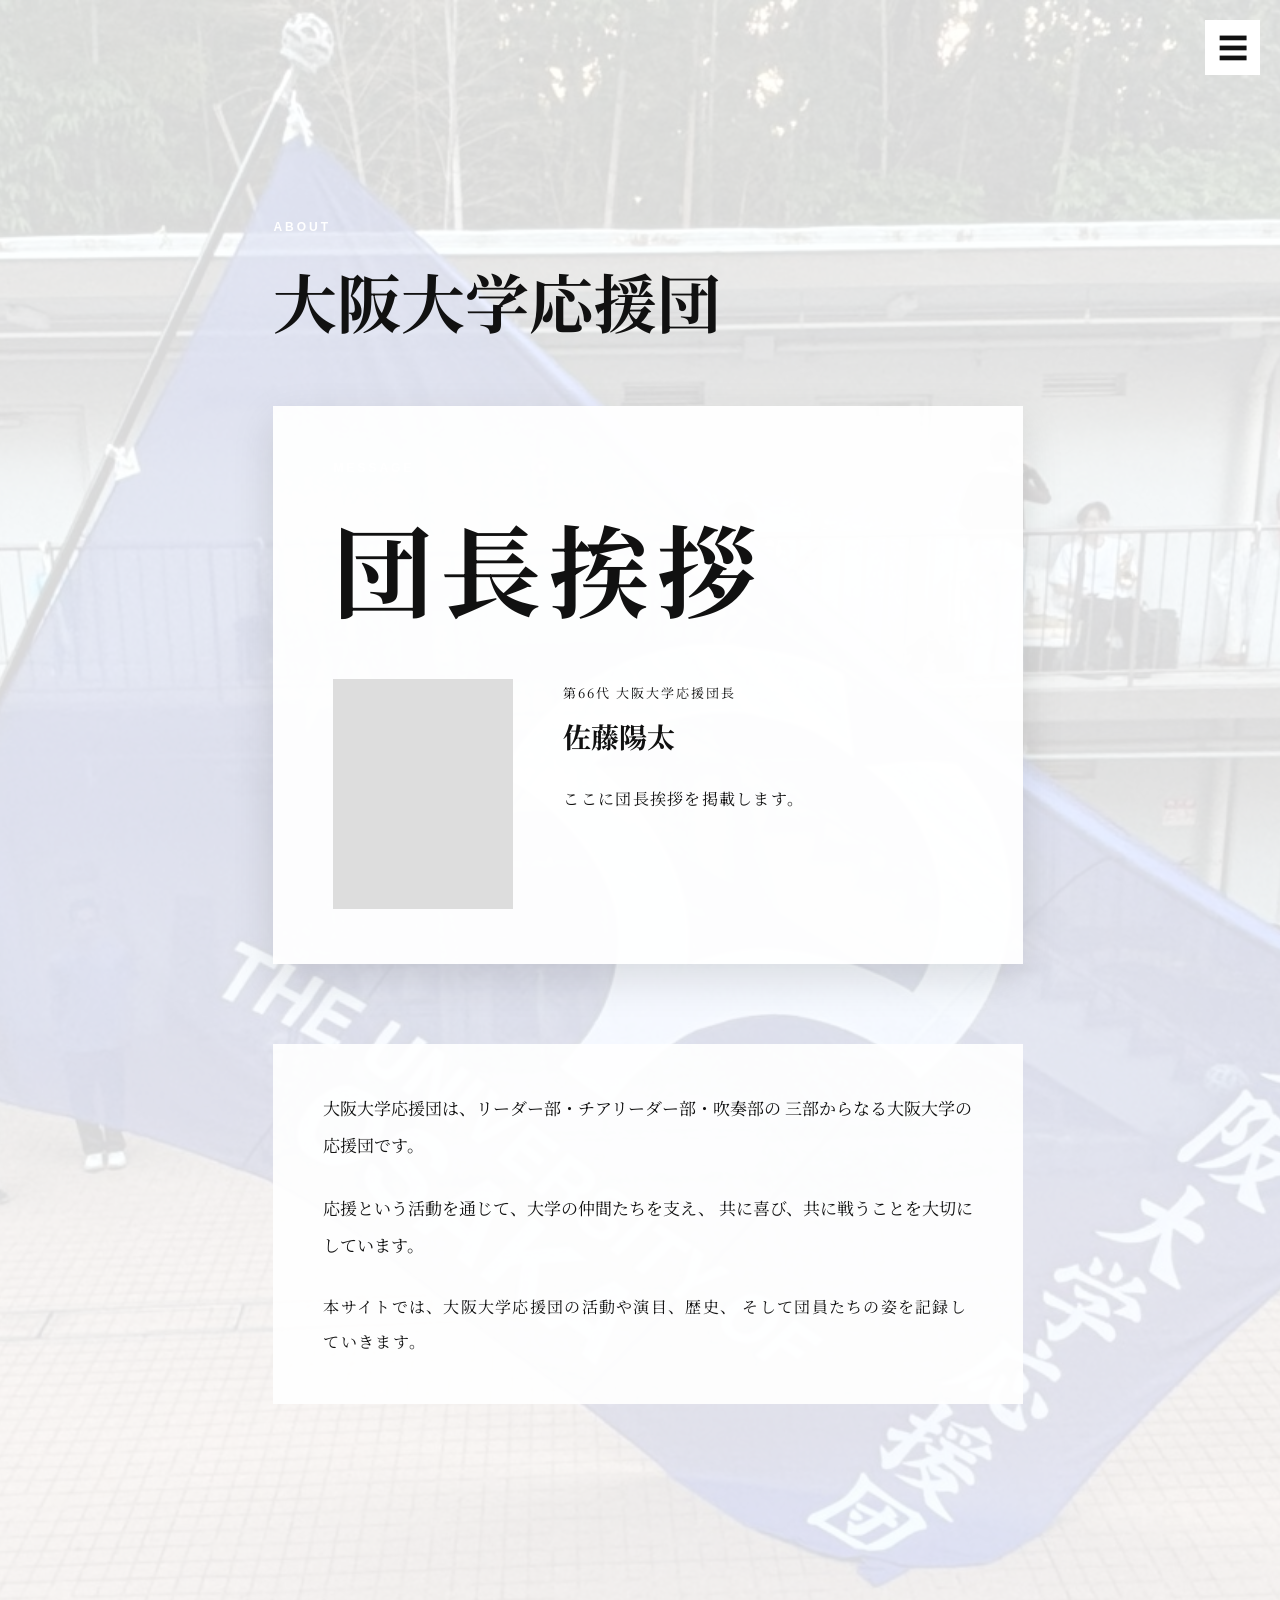
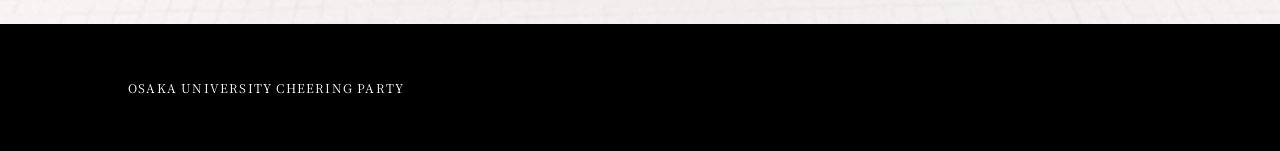
==== about.html @ f6fd3470 "Publish Osaka University Cheering Party site" ====
<!DOCTYPE html>
<html lang="ja">

<head>
    <meta charset="UTF-8">
    <meta name="viewport" content="width=device-width, initial-scale=1.0">

    <title>ABOUT | 大阪大学応援団 ARCHIVE</title>

    <link rel="stylesheet" href="css/style.css">

    <link rel="preconnect" href="https://fonts.googleapis.com">
    <link rel="preconnect" href="https://fonts.gstatic.com" crossorigin>
    <link href="https://fonts.googleapis.com/css2?family=Noto+Serif+JP:wght@400;500;600;700;800;900&display=swap" rel="stylesheet">
</head>

<body>

    <button class="menu-button" id="menuButton">
        ☰
    </button>

    <nav class="menu" id="menu" aria-label="サイトメニュー">
        <a href="index.html">HOME</a>
        <div class="menu-group">
            <button class="menu-submenu-toggle" type="button" aria-expanded="false" aria-controls="aboutSubmenu">ABOUT <span aria-hidden="true">＋</span></button>
            <div class="menu-submenu" id="aboutSubmenu" hidden>
                <a href="about.html">ABOUT</a>
                <a href="leader.html">LEADER</a>
                <a href="cheer.html">CHEER</a>
                <a href="band.html">BAND</a>
            </div>
        </div>
        <a href="member.html">MEMBER</a>
        <a href="performance.html">PERFORMANCE</a>
        <a href="history.html">HISTORY</a>
        <a href="activity.html">活動記録</a>
        <a href="welcome.html">高校生・新入生の方へ</a>
        <a href="links.html">LINKS</a>
        <a href="contact.html">CONTACT</a>
    </nav>

    <main>
<section class="about-hero">

    <img src="images/hata.jpg" alt="大阪大学応援団">

    <div class="about-content">

        <p class="section-label">ABOUT</p>

        <h1>大阪大学応援団</h1>


        <!-- 団長挨拶 -->

        <div class="leader-message">

            <div class="leader-message-header">

                <p class="section-label">MESSAGE</p>

                <h2>団長挨拶</h2>

            </div>


            <div class="leader-message-body">

                <div class="leader-message-photo">
                    <!--
                    <img src="images/leader.jpg" alt="第66代団長">
                    -->
                </div>


                <div class="leader-message-text">

                    <p class="leader-title">
                        第66代 大阪大学応援団長
                    </p>

                    <h3>佐藤陽太</h3>

                    <p>
                        ここに団長挨拶を掲載します。
                    </p>

                

                </div>

            </div>

        </div>


        <!-- ABOUT本文 -->

        <div class="about-description">

            <p>
                大阪大学応援団は、リーダー部・チアリーダー部・吹奏部の
                三部からなる大阪大学の応援団です。
            </p>

            <p>
                応援という活動を通じて、大学の仲間たちを支え、
                共に喜び、共に戦うことを大切にしています。
            </p>

            <p>
                本サイトでは、大阪大学応援団の活動や演目、歴史、
                そして団員たちの姿を記録していきます。
            </p>

        </div>

    </div>

</section>
      
    </main>

    <footer>
        <p>OSAKA UNIVERSITY CHEERING PARTY</p>
     
    </footer>

    <script src="js/script.js"></script>

</body>
</html>
---- css/style.css ----
* {
    box-sizing: border-box;
}

body {
    margin: 0;
    background-color: #ffffff;
    color: #111111;
    font-family: sans-serif;
}

/* ヘッダー */

header {
    position: absolute;
    top: 0;
    left: 0;
    width: 100%;
    padding: 30px 40px;
    z-index: 10;
}

.logo {
    font-size: 14px;
    font-weight: bold;
    letter-spacing: 2px;
    line-height: 1.5;
}

/* ハンバーガーメニュー */

.menu-button {
    position: fixed;
    top: 20px;
    right: 20px;
    z-index: 1000;
    font-size: 30px;
    background: none;
    border: none;
    color: white;
    cursor: pointer;

    /* 背景色に応じて自動的に反転 */
    mix-blend-mode: difference;
}

.menu {
    position: fixed;
    top: 0;
    right: 0;
    width: 300px;
    height: 100vh;
    z-index: 999;

   background-color: rgba(255, 255, 255, 0.12);
    backdrop-filter: blur(8px);

    display: flex;
    flex-direction: column;
    padding: 100px 40px;

    transform: translateX(100%);
    transition: transform 0.6s ease;
}

.menu.open {
    transform: translateX(0);
}

.menu a {
    color: black;
    text-decoration: none;
    font-size: 20px;
    margin-bottom: 30px;
    transition: color 0.2s ease;
}


.menu a:hover {
    opacity: 0.6;
}

/* メインビジュアル */

/* =========================
   HOME HERO
   ========================= */

.hero {
    position: relative;
    height: 100vh;
    min-height: 700px;
    overflow: hidden;

    background-color: #111111;
    color: white;
}


/* =========================
   背景写真
   ========================= */

.hero-background {
    position: absolute;

    inset: 0;

    background-image:
        linear-gradient(
            rgba(0, 0, 0, 0.58),
            rgba(0, 0, 0, 0.58)
        ),
        url("../images/ouendan.jpg");

    background-size: cover;
    background-position: center;

    opacity: 0.55;

    transform: scale(1.03);

    transition:
        opacity 1.2s ease,
        transform 1.5s ease;
}


/* =========================
   最初のタイトル
   ========================= */

.hero-intro {
    position: absolute;

    z-index: 2;

    left: 12%;
    top: 50%;

    transform: translateY(-50%);

    transition:
        opacity 0.8s ease,
        transform 1s ease;
}

.hero-small {
    font-size: 13px;
    letter-spacing: 5px;

    margin-bottom: 25px;
}

.hero-intro h1 {
    font-family: "Noto Serif JP", serif;

    font-size: 82px;
    line-height: 1.15;

    margin: 0;

    color: white;
}

.hero-scroll {
    margin-top: 60px;

    font-size: 11px;

    letter-spacing: 5px;

    opacity: 0.8;
}


/* =========================
   燦革
   ========================= */

.san-kaku {
    position: absolute;

    inset: 0;

    z-index: 3;

    display: flex;

    justify-content: center;
    align-items: center;

    opacity: 0;

    transform: scale(0.75);

    pointer-events: none;

    transition:
        opacity 1s ease,
        transform 1.2s cubic-bezier(0.2, 0.8, 0.2, 1);
}


/* スクロール後 */

.hero.scrolled .hero-background {
    opacity: 0.18;
    transform: scale(1);
}

.hero.scrolled .hero-intro {
    opacity: 0;

    transform:
        translateY(-65%);
}

.hero.scrolled .san-kaku {
    opacity: 1;

    transform: translateY(28px) scale(1);
}


/* =========================
   盾
   ========================= */

.shield {
    position: relative;

    width: 420px;
    height: 520px;

    display: flex;

    flex-direction: column;

    align-items: center;
    justify-content: center;

    color: #D4AF37;

    border: 3px solid #D4AF37;

    clip-path: polygon(
        8% 0,
        92% 0,
        100% 8%,
        100% 62%,
        94% 75%,
        82% 87%,
        50% 100%,
        18% 87%,
        6% 75%,
        0 62%,
        0 8%
    );

    background-color: rgba(20, 20, 20, 0.65);

    box-shadow:
        0 0 0 1px rgba(212, 175, 55, 0.25),
        0 30px 80px rgba(0, 0, 0, 0.4);
}


/* =========================
   盾の文字
   ========================= */

.shield-small {
    font-size: 12px;

    letter-spacing: 5px;

    margin: 0 0 15px;
}

.brush-text {
    font-family: "Yuji Boku", serif;

    font-size: 150px;

    line-height: 1;

    white-space: nowrap;

    text-shadow:
        3px 3px 0 rgba(0, 0, 0, 0.25);
}

.shield-reading {
    margin-top: 30px;

    font-size: 14px;

    letter-spacing: 8px;
}


/* =========================
   スマートフォン
   ========================= */

@media (max-width: 700px) {

    .hero.scrolled .san-kaku {
        transform: translateY(16px) scale(1);
    }

    .hero-intro {
        left: 8%;
    }

    .hero-intro h1 {
        font-size: 52px;
    }

    .hero-small {
        font-size: 10px;
        letter-spacing: 3px;
    }

    .shield {
        width: 290px;
        height: 380px;
    }

    .brush-text {
        font-size: 105px;
    }
}

/* ABOUTの三部サブメニュー */
.menu .menu-group {
    width: 100%;
    margin-bottom: 1.25rem;
}

.menu .menu-submenu-toggle {
    display: flex;
    align-items: center;
    justify-content: space-between;
    width: 100%;
    padding: 0;
    border: 0;
    background: transparent;
    color: #111111;
    font: inherit;
    font-size: 20px;
    text-align: left;
    cursor: pointer;
}

.menu .menu-submenu-toggle:hover {
    opacity: 0.5;
    transform: translateX(5px);
}

.menu .menu-submenu {
    display: flex;
    flex-direction: column;
    gap: 0.85rem;
    margin: 1rem 0 0 1rem;
    padding-left: 1rem;
    border-left: 1px solid #cccccc;
}

.menu .menu-submenu[hidden] {
    display: none;
}

.menu .menu-submenu a {
    margin: 0;
    font-size: 16px;
}

/* 各セクション */

.about,
.parts,
.performance,
.history {
    padding: 120px 10%;
}

.section-label {
    font-size: 12px;
    letter-spacing: 4px;
    font-weight: bold;
    margin-bottom: 20px;
}

section h2 {
    font-size: 48px;
    margin-top: 0;
    margin-bottom: 40px;
}

/* ABOUT */

.about {
    background-color: white;
}

.about p:not(.section-label) {
    max-width: 700px;
    line-height: 2;
    font-size: 17px;
}

/* PARTS */

.parts {
    background-color: #f2f2f2;
}

.parts-container {
    display: flex;
    gap: 30px;
}

.part {
    flex: 1;
    padding: 50px 30px;
    background-color: white;
    color: #111111;
    text-decoration: none;
    display: block;
    transition: 0.3s;
}

.part:hover {
    transform: translateY(-5px);
}

.part h3 {
    font-size: 28px;
    margin-top: 0;
    margin-bottom: 15px;
}

.part p {
    margin: 0;
    font-size: 16px;
}

/* PERFORMANCE */

.performance {
    background-color: black;
    color: white;
}

.performance p:not(.section-label) {
    max-width: 700px;
    line-height: 2;
    font-size: 17px;
}

/* HISTORY */

.history {
    background-color: white;
}

.history p:not(.section-label) {
    line-height: 2;
    font-size: 17px;
}

/* フッター */

footer {
    padding: 50px 10%;
    background-color: #111111;
    color: white;
    font-size: 12px;
}

footer p {
    margin: 5px 0;
}

/* スマホ */

@media (max-width: 700px) {

    .hero h1 {
        font-size: 50px;
    }

    section h2 {
        font-size: 36px;
    }

    .parts-container {
        flex-direction: column;
    }

    .about,
    .parts,
    .performance,
    .history {
        padding: 80px 7%;
    }

    .menu {
        width: 80%;
    }
}
/* 明朝体にする部分 */
h1,
h2,
h3,
.menu a {
    font-family: "Noto Serif JP", serif;
}
.about-hero {
    position: relative;
    min-height: 100vh;
    overflow: hidden;
    display: flex;
    align-items: center;
    padding: 120px 10%;
}

.about-hero > img {
    position: absolute;
    top: 0;
    left: 0;

    width: 100%;
    height: 100%;

    object-fit: cover;

    opacity: 0.15;

    z-index: 0;
}

.about-content {
    position: relative;
    z-index: 1;

    max-width: 800px;
}

.about-content h1 {
    font-family: "Noto Serif JP", serif;
    font-size: 60px;
    margin: 0 0 50px;
}

.about-content p:not(.section-label) {
    font-size: 17px;
    line-height: 2.2;
    margin-bottom: 25px;
}
.link-section {
    margin-top: 80px;
    max-width: 900px;
}

.link-category {
    font-family: "Noto Serif JP", serif;
    font-size: 32px;
    font-weight: 700;
    border-bottom: 2px solid #111;
    padding-bottom: 15px;
    margin-bottom: 0;
}

.link-item {
    display: flex;
    justify-content: space-between;
    align-items: center;
    padding: 25px 10px;
    border-bottom: 1px solid #ccc;
    color: #111;
    text-decoration: none;
    font-size: 17px;
}

.link-item:hover {
    opacity: 0.5;
}

.link-item span:last-child {
    font-size: 20px;
}
.links-page {
    padding-left: 15%;
}

/* 高校生・新入生向けページ */
.welcome-page {
    min-height: 100vh;
    background: #f4f2ed;
    color: #111;
}

.welcome-hero {
    padding: clamp(8rem, 17vw, 13rem) var(--page-gutter, 10%) clamp(4rem, 8vw, 6rem);
    background: #20251f;
    color: #fff;
}

.welcome-hero .section-label,
.welcome-section-heading .section-label {
    margin: 0 0 1rem;
    color: #d4af37;
    letter-spacing: 0.24em;
}

.welcome-hero h1 {
    max-width: 1000px;
    margin: 0;
    font-family: "Noto Serif JP", serif;
    font-size: clamp(2.6rem, 7vw, 6rem);
    line-height: 1.3;
    letter-spacing: 0.05em;
}

.welcome-hero > p:last-child {
    max-width: 720px;
    margin: 1.5rem 0 0;
    line-height: 2;
    letter-spacing: 0.05em;
}

.welcome-intro {
    display: grid;
    grid-template-columns: repeat(2, minmax(0, 1fr));
    gap: clamp(2rem, 8vw, 7rem);
    padding: clamp(4rem, 9vw, 7rem) var(--page-gutter, 10%);
    background: #fff;
}

.welcome-intro article + article {
    padding-left: clamp(1.5rem, 5vw, 4rem);
    border-left: 1px solid #c9c4b5;
}

.welcome-intro .section-label {
    margin: 0 0 1rem;
    color: #927928;
    font-size: 0.75rem;
    letter-spacing: 0.17em;
}

.welcome-intro h2,
.welcome-section-heading h2 {
    margin: 0;
    font-family: "Noto Serif JP", serif;
    font-size: clamp(1.7rem, 3vw, 2.6rem);
    line-height: 1.45;
}

.welcome-intro article > p:not(.section-label) {
    line-height: 2;
}

.welcome-text-link,
.welcome-post-link {
    display: inline-flex;
    gap: 0.8rem;
    align-items: center;
    margin-top: 0.75rem;
    color: #1b211b;
    font-weight: 700;
    text-decoration-thickness: 1px;
    text-underline-offset: 0.3em;
}

.welcome-posts-section {
    display: grid;
    grid-template-columns: minmax(12rem, 0.7fr) minmax(0, 1.3fr);
    gap: clamp(2rem, 7vw, 6rem);
    padding: clamp(4rem, 9vw, 7rem) var(--page-gutter, 10%);
}

.welcome-section-heading .section-label {
    color: #927928;
}

.welcome-posts {
    display: grid;
    gap: 1rem;
}

.welcome-empty,
.welcome-post-card {
    margin: 0;
    padding: clamp(1.3rem, 3vw, 2rem);
    border: 1px solid #d5d0c4;
    background: rgba(255, 255, 255, 0.76);
    line-height: 1.9;
}

.welcome-post-card h3 {
    margin: 0.35rem 0 0.7rem;
    font-family: "Noto Serif JP", serif;
    font-size: clamp(1.25rem, 2.5vw, 1.75rem);
}

.welcome-post-date,
.welcome-post-location {
    margin: 0;
    color: #746532;
    font-size: 0.9rem;
    font-weight: 700;
}

.welcome-post-body {
    margin: 0.75rem 0 0;
    white-space: pre-wrap;
    overflow-wrap: anywhere;
}

.welcome-admin {
    padding: 0 var(--page-gutter, 10%) 4rem;
    text-align: right;
}

.welcome-admin > button,
.welcome-admin-panel button {
    padding: 0.8rem 1.25rem;
    border: 1px solid #222;
    background: #222;
    color: #fff;
    font: inherit;
    cursor: pointer;
}

.welcome-admin-overlay {
    position: fixed;
    z-index: 10000;
    inset: 0;
    display: none;
    overflow-y: auto;
    padding: 1rem;
    background: rgba(0, 0, 0, 0.62);
}

.welcome-admin-overlay.open {
    display: grid;
    place-items: center;
}

.welcome-admin-panel {
    position: relative;
    width: min(100%, 760px);
    max-height: calc(100vh - 2rem);
    overflow-y: auto;
    padding: clamp(1.5rem, 5vw, 3rem);
    background: #fff;
}

.welcome-admin-panel h2,
.welcome-admin-panel h3 {
    font-family: "Noto Serif JP", serif;
}

.welcome-admin-panel h2 {
    margin-top: 0;
}

.welcome-admin-close {
    position: absolute;
    top: 0.75rem;
    right: 0.75rem;
    padding: 0.25rem 0.65rem !important;
    border: 0 !important;
    background: transparent !important;
    color: #111 !important;
    font-size: 2rem !important;
}

.welcome-admin-panel input,
.welcome-admin-panel textarea {
    box-sizing: border-box;
    display: block;
    width: 100%;
    margin: 0.45rem 0 1rem;
    padding: 0.8rem;
    border: 1px solid #c9c4b5;
    background: #fcfbf8;
    color: #111;
    font: inherit;
}

.welcome-admin-panel textarea {
    resize: vertical;
}

.welcome-admin-panel label {
    display: block;
    font-weight: 700;
}

.welcome-form-actions,
.welcome-admin-actions {
    display: flex;
    flex-wrap: wrap;
    gap: 0.6rem;
}

.welcome-form-actions button + button,
.welcome-admin-actions .welcome-delete-button {
    border-color: #9b3930;
    background: #fff;
    color: #9b3930;
}

.welcome-admin-message {
    min-height: 1.5em;
    color: #725d1b;
}

.welcome-admin-list-wrap {
    margin-top: 2rem;
    padding-top: 1.5rem;
    border-top: 1px solid #ddd;
}

.welcome-admin-post {
    display: flex;
    align-items: center;
    justify-content: space-between;
    gap: 1rem;
    padding: 0.85rem 0;
    border-bottom: 1px solid #e3e0d8;
}

.welcome-admin-post > span {
    overflow-wrap: anywhere;
}

.welcome-admin-actions button {
    padding: 0.5rem 0.75rem;
}

@media (max-width: 760px) {
    .welcome-intro,
    .welcome-posts-section {
        grid-template-columns: 1fr;
    }

    .welcome-intro article + article {
        padding: 2rem 0 0;
        border-top: 1px solid #c9c4b5;
        border-left: 0;
    }

    .welcome-admin-post {
        align-items: flex-start;
        flex-direction: column;
    }
}
/* 各部紹介ページを少し右にずらす */

.leader-page,
.leader-greeting,
.leader-activity,
.leader-training,
.leader-instagram,

.cheer-page,
.cheer-greeting,
.cheer-activity,
.cheer-training,
.cheer-instagram,

.band-page,
.band-greeting,
.band-activity,
.band-training,
.band-instagram {
    padding-left: 15%;
}
.member-page,
.member-year {
    padding-left: 12%;
}
/* =========================
   MEMBER
   ========================= */

.member-page {
    padding: 120px 10% 80px 12%;
}

.member-page h1 {
    font-family: "Noto Serif JP", serif;
    font-size: 60px;
    margin: 0 0 35px;
}

.member-intro {
    font-size: 17px;
    line-height: 2;
    max-width: 700px;
}


/* 学年ごとのセクション */

.member-year {
    padding: 80px 10% 100px 12%;
}

.member-year:nth-of-type(even) {
    background-color: #f2f2f2;
}

.member-year h2 {
    font-family: "Noto Serif JP", serif;
    font-size: 48px;
    margin: 0 0 50px;
}


/* 団員一覧 */

.member-list {
    max-width: 900px;
}


/* 一人分 */

.member-card {
    display: flex;
    align-items: center;
    gap: 40px;

    padding: 30px 0;

    border-bottom: 1px solid #d0d0d0;
}


/* 写真 */

.member-photo {
    width: 130px;
    height: 130px;

    flex-shrink: 0;

    background-color: #e8e8e8;

    overflow: hidden;
}


/* 写真が入った場合 */

.member-photo img {
    width: 100%;
    height: 100%;

    object-fit: cover;

    display: block;
}


/* 個人情報 */

.member-info {
    flex: 1;
}

.member-info h3 {
    font-family: "Noto Serif JP", serif;

    font-size: 27px;

    margin: 0 0 15px;
}

.member-info p {
    margin: 5px 0;

    font-size: 15px;

    line-height: 1.8;
}


/* スマートフォン */

@media (max-width: 700px) {

    .member-page {
        padding: 100px 7% 60px;
    }

    .member-page h1 {
        font-size: 42px;
    }

    .member-year {
        padding: 70px 7%;
    }

    .member-year h2 {
        font-size: 36px;
    }

    .member-card {
        gap: 25px;
    }

    .member-photo {
        width: 100px;
        height: 100px;
    }

    .member-info h3 {
        font-size: 22px;
    }

    .member-info p {
        font-size: 14px;
    }

}
/* =========================
   ABOUT
   ========================= */

.about-hero {
    position: relative;

    min-height: 100vh;

    overflow: hidden;

    padding: 140px 10% 140px 12%;
}


/* 背景写真 */

.about-hero > img {
    position: absolute;

    top: 0;
    left: 0;

    width: 100%;
    height: 100%;

    object-fit: cover;

    opacity: 0.15;

    z-index: 0;
}


/* ABOUT全体 */

.about-content {
    position: relative;

    z-index: 1;

    max-width: 1100px;
}


/* ABOUTタイトル */

.about-content > h1 {
    font-family: "Noto Serif JP", serif;

    font-size: 64px;

    margin: 0 0 60px;
}


/* =========================
   団長挨拶カード
   ========================= */

.leader-message {
    background-color: rgba(255, 255, 255, 0.95);

    color: #111111;

    padding: 55px 60px;

    margin-bottom: 80px;

    box-shadow: 0 15px 40px rgba(0, 0, 0, 0.12);
}


/* MESSAGEタイトル */

.leader-message-header {
    margin-bottom: 40px;
}

.leader-message-header .section-label {
    margin-bottom: 10px;
}

.leader-message-header h2 {
    font-family: "Noto Serif JP", serif;

    font-size: 40px;

    margin: 0;
}


/* 写真＋文章 */

.leader-message-body {
    display: flex;

    align-items: flex-start;

    gap: 50px;
}


/* 団長写真 */

.leader-message-photo {
    width: 180px;
    height: 230px;

    flex-shrink: 0;

    background-color: #dddddd;

    overflow: hidden;
}

.leader-message-photo img {
    width: 100%;
    height: 100%;

    object-fit: cover;

    display: block;
}


/* 団長挨拶本文 */

.leader-message-text {
    flex: 1;

    max-width: 650px;
}

.leader-title {
    font-size: 13px !important;

    letter-spacing: 2px;

    margin: 0 0 8px !important;
}

.leader-message-text h3 {
    font-family: "Noto Serif JP", serif;

    font-size: 28px;

    margin: 0 0 25px;
}

.leader-message-text p {
    font-size: 16px;

    line-height: 2;

    margin-bottom: 20px;
}


/* =========================
   ABOUT本文
   ========================= */

.about-description {
    max-width: 750px;

    color: #111111;

    background-color: rgba(255, 255, 255, 0.92);

    padding: 45px 50px;
}

.about-description p {
    font-size: 17px;

    line-height: 2.2;

    margin: 0 0 20px;
}

.about-description p:last-child {
    margin-bottom: 0;
}


/* =========================
   スマートフォン
   ========================= */

@media (max-width: 700px) {

    .about-hero {
        padding: 100px 7%;
    }

    .about-content > h1 {
        font-size: 44px;
    }

    .leader-message {
        padding: 35px 30px;

        margin-bottom: 50px;
    }

    .leader-message-header h2 {
        font-size: 32px;
    }

    .leader-message-body {
        flex-direction: column;

        gap: 30px;
    }

    .leader-message-photo {
        width: 150px;
        height: 190px;
    }

    .about-description {
        padding: 30px;
    }

}
/* =========================
   HISTORY
   ========================= */


/* =========================
   HISTORY HERO
   ========================= */

.history-hero {
    min-height: 75vh;

    display: flex;

    align-items: flex-end;

    padding: 120px 10% 100px 12%;

    background-color: #111111;

    color: white;
}

.history-hero-content {
    max-width: 900px;
}

.history-hero h1 {
    font-family: "Noto Serif JP", serif;

    font-size: 72px;

    line-height: 1.2;

    margin: 0 0 40px;
}

.history-lead {
    font-size: 17px;

    letter-spacing: 2px;
}



/* =========================
   HISTORY TIMELINE
   ========================= */

.history-timeline {
    padding: 120px 10% 140px 12%;
    background-color: #f2f2f2;
}

.history-title {
    margin-bottom: 80px;
}

.history-title h2 {
    font-family: "Noto Serif JP", serif;
    font-size: 52px;
    margin: 0;
}


/* タイムライン全体 */

.timeline {
    max-width: 1000px;
    position: relative;
    padding-left: 180px;
}


/* 縦線 */

.timeline::before {
    content: "";

    position: absolute;

    /* 点の位置に合わせる */
    left: 330px;
    top: 0;
    bottom: 0;

    width: 2px;

    background-color: #999999;
}


/* 1つの歴史 */

.timeline-item {
    position: relative;

    display: grid;
    grid-template-columns: 120px 1fr;

    gap: 50px;

    padding-bottom: 100px;

    /* 最初は少し下に隠す */
    opacity: 0;
    transform: translateY(50px);

    transition:
        opacity 0.8s ease,
        transform 0.8s ease;
}


/* スクロールで表示された後 */

.timeline-item.show {
    opacity: 1;
    transform: translateY(0);
}


/* 年 */

.timeline-year {
    font-family: "Noto Serif JP", serif;

    font-size: 30px;
    font-weight: 700;

    text-align: right;

    white-space: nowrap;
}


/* 丸 */

.timeline-item::before {
    content: "";

    position: absolute;

    left: 144px;
    top: 5px;

    width: 13px;
    height: 13px;

    background-color: #111111;

    border-radius: 50%;

    z-index: 2;
}


/* 内容 */

.timeline-content {
    padding-left: 20px;
}

.timeline-label {
    font-size: 11px !important;

    letter-spacing: 3px;

    font-weight: bold;

    margin: 0 0 12px !important;
}

.timeline-content h3 {
    font-family: "Noto Serif JP", serif;

    font-size: 30px;

    margin: 0 0 20px;
}

.timeline-content p {
    font-size: 16px;

    line-height: 2;

    max-width: 650px;
}


/* =========================
   ARCHIVE NOTE
   ========================= */

.history-note {
    padding: 120px 10% 140px 12%;

    background-color: white;
}

.history-note h2 {
    font-family: "Noto Serif JP", serif;

    font-size: 48px;

    margin: 0 0 40px;
}

.history-note p:not(.section-label) {
    max-width: 700px;

    font-size: 17px;

    line-height: 2.2;

    margin-bottom: 20px;
}


/* =========================
   MOBILE
   ========================= */

@media (max-width: 700px) {

    .history-timeline {
        padding: 90px 7% 100px;
    }

    .history-title h2 {
        font-size: 40px;
    }

    .timeline {
        padding-left: 95px;
    }

    .timeline::before {
        left: 70px;
        width: 2px;
    }

    .timeline-item {
        grid-template-columns: 80px 1fr;
        gap: 25px;
        padding-bottom: 70px;
    }

    .timeline-year {
        font-size: 21px;
    }

    .timeline-item::before {
        left: 70px;
        width: 12px;
        height: 12px;
        transform: translateX(-50%);
    }

    .timeline-content {
        padding-left: 10px;
    }

    .timeline-content h3 {
        font-size: 23px;
    }

    .history-note {
        padding: 90px 7%;
    }

    .history-note h2 {
        font-size: 38px;
    }
}

/* =========================
   HOME SECTION LINK
   ========================= */

.home-section-link {
    display: block;
    color: inherit;
    text-decoration: none;
}

.home-section-link:hover h2 {
    opacity: 0.6;
    transform: translateX(8px);
}

.home-section-link h2 {
    transition: 0.3s ease;
}
/* =========================
   PERFORMANCE PAGE
   ========================= */

.performance-page {
    padding: 140px 10% 100px 12%;
    background-color: white;
}

.performance-page h1 {
    font-family: "Noto Serif JP", serif;
    font-size: 64px;
    margin: 0 0 35px;
}

.performance-intro {
    max-width: 700px;
    font-size: 17px;
    line-height: 2;
}


/* =========================
   PERFORMANCE CATEGORY
   ========================= */

.performance-category {
    padding: 100px 10% 120px 12%;
    background-color: #f2f2f2;
}

.performance-category h2 {
    font-family: "Noto Serif JP", serif;
    font-size: 48px;
    margin: 0 0 60px;
}


/* =========================
   SONG LIST
   ========================= */

.song-item {
    width: 100%;
    display: flex;
    align-items: center;
    padding: 30px 10px;
    border: none;
    border-bottom: 1px solid #c8c8c8;
    background: transparent;
    color: #111;
    font-family: inherit;
    text-align: left;
    cursor: pointer;
    transition: 0.3s ease;
}

.lyrics-board {
    max-height: 0;
    overflow: hidden;
    margin-left: 80px;
    background-color: #eeeeeb;
    color: #222;
    padding: 0 50px;
    opacity: 0;
    border-left: 3px solid #222;
    transition:
        max-height 0.7s ease,
        padding 0.6s ease,
        opacity 0.4s ease;
}

.lyrics-board.open {
    padding: 45px 50px;
    opacity: 1;
}

.lyrics-title {
    font-family: "Noto Serif JP", serif;
    font-size: 24px;
    font-weight: 700;
    margin: 0 0 30px;
}

.lyrics {
    white-space: pre-line;
    font-size: 17px;
    line-height: 2.3;
    max-width: 700px;
}

.song-item.active .song-arrow {
    transform: rotate(90deg);
}

.song-item:hover {
    padding-left: 25px;
    background-color: white;
}

.song-item:hover .song-arrow {
    transform: translateX(8px);
}

.song-item.active {
    background-color: white;
}

/* =========================
   OTHER
   ========================= */

.performance-other {
    background-color: white;
}

.performance-other p:not(.section-label) {
    max-width: 700px;

    font-size: 17px;

    line-height: 2;
}


/* =========================
   MOBILE
   ========================= */

@media (max-width: 700px) {

    .performance-page {
        padding: 100px 7% 80px;
    }

    .performance-page h1 {
        font-size: 48px;
    }

    .performance-category {
        padding: 80px 7% 100px;
    }

    .performance-category h2 {
        font-size: 38px;
    }

    .song-number {
        width: 55px;
        font-size: 15px;
    }

    .song-info h3 {
        font-size: 21px;
    }

    .song-arrow {
        font-size: 20px;
    }
}
/* =========================
   LYRICS BOARD
   ========================= */

.song-item {
    width: 100%;
    border: none;
    font-family: inherit;
    text-align: left;
    cursor: pointer;
}

.lyrics-board {
    max-height: 0;
    overflow: hidden;
    background-color: #111111;
    color: white;

    /* 左側を少し削る */
    margin-left: 80px;

    padding: 0 50px;

    opacity: 0;
    transition:
        max-height 0.6s ease,
        padding 0.6s ease,
        opacity 0.4s ease;
}

.lyrics-board.open {
    max-height: 800px;
    padding: 45px 50px;
    opacity: 1;
}

.lyrics-board.open {
    max-height: 800px;

    padding: 45px 50px;

    opacity: 1;
}

.lyrics-title {
    font-family: "Noto Serif JP", serif;

    font-size: 24px;
    font-weight: 700;

    margin: 0 0 30px;
}

.lyrics {
    white-space: pre-line;

    font-size: 17px;

    line-height: 2.3;

    max-width: 700px;
}


/* 開いているときの矢印 */

.song-item.active .song-arrow {
    transform: rotate(90deg);
}

.song-item.active {
    background-color: white;
}


/* スマホ */

@media (max-width: 700px) {

    .lyrics-board.open {
        padding: 35px 25px;
    }

    .lyrics-title {
        font-size: 20px;
    }

    .lyrics {
        font-size: 15px;
        line-height: 2.1;
    }
}
.lyrics-credit {
    margin: -15px 0 30px;
    font-size: 14px;
    color: #777;
}

.youtube-link {
    display: inline-block;
    margin-top: 35px;
    padding: 12px 20px;
    border: 1px solid #777;
    color: white;
    text-decoration: none;
    font-size: 14px;
    transition: 0.3s ease;
}

.youtube-link:hover {
    background-color: white;
    color: #111;
}

/* =========================
   MEMBER 集合写真
   ========================= */

.member-photo-hero {
    position: relative;
    width: 100%;
    max-width: 1100px;
    height: 420px;
    margin-bottom: 70px;
    overflow: hidden;
}

.member-photo-hero img {
    width: 100%;
    height: 100%;
    object-fit: cover;
    display: block;
}

.member-photo-overlay {
    position: absolute;
    inset: 0;

    display: flex;
    flex-direction: column;
    justify-content: center;
    align-items: center;

    background: rgba(0, 0, 0, 0.38);
    color: white;

    text-align: center;
}

.member-photo-overlay .section-label {
    color: white;
    margin-bottom: 15px;
}

.member-photo-overlay h2 {
    margin: 0;
    font-family: "Noto Serif JP", serif;
    font-size: 64px;
    font-weight: 700;
}

/* 個人写真との間隔 */
.member-photo-hero + .member-list {
    margin-top: 0;
}


/* スマートフォン */
@media (max-width: 700px) {

    .member-photo-hero {
        height: 300px;
        margin-bottom: 50px;
    }

    .member-photo-overlay h2 {
        font-size: 44px;
    }

}
.member-ichikisei .member-photo-hero {
    overflow: hidden;
}

.member-ichikisei .member-photo-hero img {
    width: 120%;
    max-width: none;
    height: 100%;
    object-fit: cover;
    object-position: right top;
    transform: translateX(-16.67%);
}
/* =========================
   HOME PERFORMANCE
========================= */

.performance {
    position: relative;
    min-height: 600px;
    overflow: hidden;
    color: white;
}

.performance-background {
    position: absolute;
    inset: 0;

    background-image:
        linear-gradient(
            rgba(0, 0, 0, 0.45),
            rgba(0, 0, 0, 0.55)
        ),
        url("../images/ouentyuu.jpg");

    background-size: cover;
    background-position: center;
    background-repeat: no-repeat;

    transition: transform 0.8s ease;
}

.performance-content {
    position: relative;
    z-index: 2;

    min-height: 600px;

    display: flex;
    flex-direction: column;
    justify-content: center;

    padding: 80px 12%;
}

.home-about-link {
    display: block;
    color: inherit;
    text-decoration: none;
}

.home-about-link h2 {
    transition: transform 0.4s ease;
}

.home-about-link:hover h2 {
    transform: translateX(0.5rem);
}

.home-about-activity-link {
    display: inline-flex;
    align-items: center;
    gap: 1rem;
    align-self: flex-start;
    margin-top: 1.5rem;
    padding-bottom: 0.65rem;
    border-bottom: 1px solid rgba(255, 255, 255, 0.75);
    color: #fff;
    font-size: clamp(0.95rem, 2vw, 1.125rem);
    letter-spacing: 0.08em;
    text-decoration: none;
    transition: gap 0.3s ease, color 0.3s ease;
}

.home-about-activity-link:hover {
    gap: 1.4rem;
    color: #e0c76f;
}

.activity-page {
    min-height: 100vh;
    background: #f4f2ed;
    color: #111;
}

.activity-hero {
    position: relative;
    overflow: hidden;

    padding: clamp(7rem, 16vw, 12rem) var(--page-gutter, 10%) clamp(3rem, 8vw, 5rem);

    background:
        linear-gradient(
            rgba(0, 0, 0, 0.55),
            rgba(0, 0, 0, 0.65)
        ),
        url("../images/activity.jpg");

    background-size: cover;
    background-position: center;
    background-repeat: no-repeat;

    color: #fff;
}

.activity-hero .section-label {
    margin: 0 0 1.25rem;
    color: #d4af37;
    letter-spacing: 0.3em;
}

.activity-hero h1 {
    margin: 0;
    font-family: "Noto Serif JP", serif;
    font-size: clamp(3rem, 9vw, 7rem);
    line-height: 1.15;
    letter-spacing: 0.08em;
}

.activity-hero > p:last-child {
    margin: 1.5rem 0 0;
    font-size: clamp(0.95rem, 2vw, 1.125rem);
    line-height: 1.8;
    letter-spacing: 0.08em;
}

.activity-report-list {
    display: grid;
    grid-template-columns: minmax(12rem, 0.7fr) minmax(0, 1.3fr);
    gap: clamp(2rem, 7vw, 6rem);
    min-height: 340px;
    padding: clamp(4rem, 9vw, 7rem) var(--page-gutter, 10%);
    background: #f4f2ed;
}

.activity-report-heading .section-label {
    margin: 0 0 1rem;
    color: #927928;
    letter-spacing: 0.25em;
}

.activity-report-heading h2 {
    margin: 0;
    font-family: "Noto Serif JP", serif;
    font-size: clamp(2rem, 5vw, 3.5rem);
    line-height: 1.35;
}

.activity-report-empty {
    align-self: center;
    padding: 2rem 0 2rem clamp(1.5rem, 4vw, 3rem);
    border-left: 1px solid #b8aa83;
}

.activity-report-empty > span {
    color: #b8aa83;
    font-family: "Noto Serif JP", serif;
    font-size: 2rem;
}

.activity-report-empty p {
    margin: 1rem 0 0;
    line-height: 1.9;
    letter-spacing: 0.04em;
}

@media (max-width: 760px) {
    .activity-report-list {
        grid-template-columns: 1fr;
    }

    .activity-report-empty {
        padding-block: 1rem;
    }
}

.performance-content .section-label {
    color: white;
    margin-bottom: 20px;
}

.performance-content h2 {
    font-family: "Noto Serif JP", serif;
    font-size: clamp(55px, 8vw, 100px);
    margin: 0 0 25px;
    letter-spacing: 0.08em;

    transition: transform 0.4s ease;
}

.performance-content p:last-child {
    font-size: 16px;
    letter-spacing: 0.08em;
    margin: 0;
}


/* マウスを乗せたとき */

.performance:hover .performance-background {
    transform: scale(1.04);
}

.performance:hover .performance-content h2 {
    transform: translateX(10px);
}


/* スマホ */

@media (max-width: 700px) {

    .performance {
        min-height: 480px;
    }

    .performance-content {
        min-height: 480px;
        padding: 60px 10%;
    }

    .performance-content h2 {
        font-size: 55px;
    }

}
.history {
    position: relative;
    min-height: 600px;
    overflow: hidden;
    color: white;
}

.history-background {
    position: absolute;
    inset: 0;

    background-image:
        linear-gradient(
            rgba(0, 0, 0, 0.45),
            rgba(0, 0, 0, 0.55)
        ),
        url("../images/hata2.jpg");

    background-size: cover;
    background-position: center;
    background-repeat: no-repeat;

    transition: transform 0.8s ease;
}

.history-content {
    position: relative;
    z-index: 2;

    min-height: 600px;

    display: flex;
    flex-direction: column;
    justify-content: center;

    padding: 80px 12%;
}

.history-content .section-label {
    color: white;
    margin-bottom: 20px;
}

.history-content h2 {
    font-family: "Noto Serif JP", serif;
    font-size: clamp(55px, 8vw, 100px);
    margin: 0 0 25px;
    letter-spacing: 0.08em;

    transition: transform 0.4s ease;
}

.history-content p:last-child {
    font-size: 16px;
    letter-spacing: 0.08em;
    margin: 0;
}

.history:hover .history-background {
    transform: scale(1.04);
}

.history:hover .history-content h2 {
    transform: translateX(10px);
}


@media (max-width: 700px) {
    .history {
        min-height: 480px;
    }

    .history-content {
        min-height: 480px;
        padding: 60px 10%;
    }

    .history-content h2 {
        font-size: 55px;
    }
}
* {
    box-sizing: border-box;
}

body {
    margin: 0;
    background: #ffffff;
    color: #111111;
    font-family: "Noto Serif JP", serif;
}


/* =========================
   MENU
   ========================= */
   /* =========================
   ARCHIVE HOME BUTTON
   ========================= */

.archive-home {
    position: fixed;

    top: 28px;
    left: 30px;

    z-index: 1000;

    color: white;

    text-decoration: none;

    font-family: "Noto Serif JP", serif;

    font-size: 16px;
    font-weight: 700;

    letter-spacing: 0.12em;

    mix-blend-mode: difference;

    transition: opacity 0.2s ease;
}

.archive-home:hover {
    opacity: 0.6;
}

/* =========================
   共通ハンバーガーメニュー
   白背景＋黒文字
   ========================= */

.menu-button {
    position: fixed;
    top: 25px;
    right: 25px;
    z-index: 1000;

    width: 55px;
    height: 55px;

    background: #ffffff;
    color: #111111;

    border: none;
    font-size: 28px;
    line-height: 55px;
    text-align: center;

    cursor: pointer;
    mix-blend-mode: normal;
}


/* 開いたメニュー */

.menu {
    position: fixed;

    top: 0;
    right: 0;

    width: 300px;
    height: 100vh;

    z-index: 999;

    /* 白地 */
    background: #ffffff;

    /* 透過・ぼかしは使わない */
    backdrop-filter: none;

    display: flex;
    flex-direction: column;
    justify-content: center;

    padding: 80px 45px;

    transform: translateX(100%);

    transition: transform 0.5s ease;
}


/* 開いた状態 */

.menu.open {
    transform: translateX(0);
}


/* メニュー文字 */

.menu a {
    color: #111111 !important;
    text-decoration: none;
    font-size: 20px;
    margin-bottom: 30px;
    font-family: "Noto Serif JP", serif;
    transition: opacity 0.2s ease, transform 0.2s ease;

    /* メニュー内では常に黒 */
    mix-blend-mode: normal !important;
}

.menu a:hover {
    color: #111111 !important;
    opacity: 0.5;
    transform: translateX(5px);
}


/* マウスを乗せたとき */

.menu a:hover {
    opacity: 0.5;

    transform: translateX(5px);
}


/* =========================
   HERO
   ========================= */

.leader-hero {
    position: relative;

    height: 100vh;
    min-height: 650px;

    overflow: hidden;

    color: white;
}


/* 写真 */

.leader-hero-image {
    position: absolute;

    inset: 0;

    background-image: url("../images/ri-da-1.jpg");

    background-size: cover;
    background-position: center;

    transform: scale(1.02);
}


/* 黒いオーバーレイ */

.leader-hero-overlay {
    position: absolute;

    inset: 0;

    background:
        linear-gradient(
            to right,
            rgba(0, 0, 0, 0.75),
            rgba(0, 0, 0, 0.25)
        );
}


/* HERO文字 */

.leader-hero-content {
    position: absolute;

    left: 9%;
    bottom: 14%;

    z-index: 2;
}

.leader-label {
    margin: 0 0 20px;

    font-family: Arial, sans-serif;

    font-size: 13px;
    letter-spacing: 0.25em;
}

.leader-part {
    margin: 0;

    font-family: Arial, sans-serif;

    font-size: clamp(50px, 9vw, 130px);

    font-weight: 900;

    letter-spacing: 0.05em;

    line-height: 0.9;
}

.leader-hero h1 {
    margin: 35px 0 0;

    font-size: clamp(25px, 4vw, 55px);

    line-height: 1.5;

    font-weight: 700;
}


/* 目標 */

.leader-motto {
    margin-top: 45px;
}

.leader-motto p {
    margin: 0;

    font-size: clamp(32px, 5vw, 65px);

    font-weight: 900;

    letter-spacing: 0.15em;
}

.leader-motto span {
    display: block;

    margin-top: 8px;

    font-size: 18px;

    letter-spacing: 0.18em;
}


/* SCROLL */

.leader-scroll {
    position: absolute;

    right: 7%;
    bottom: 8%;

    z-index: 2;

    font-family: Arial, sans-serif;

    font-size: 11px;

    letter-spacing: 0.2em;
}

.leader-scroll span {
    display: block;

    margin-top: 10px;

    font-size: 20px;

    text-align: center;
}


/* =========================
   SECTIONS
   ========================= */

.leader-section {
    min-height: 600px;

    padding: 140px 12%;

    display: flex;
    flex-direction: column;
    justify-content: center;
}

.leader-section.dark {
    background: #111111;
    color: white;
}

.section-label {
    margin: 0 0 20px;

    font-family: Arial, sans-serif;

    font-size: 12px;

    letter-spacing: 0.25em;
}

.leader-section h2 {
    margin: 0;

    font-size: clamp(50px, 8vw, 100px);

    font-weight: 700;

    letter-spacing: 0.08em;
}

.section-text {
    margin-top: 35px;

    font-size: 18px;

    line-height: 2;

    letter-spacing: 0.08em;
}


/* =========================
   FOOTER
   ========================= */

footer {
    padding: 50px 10%;

    background: #000000;

    color: white;

    font-size: 12px;

    letter-spacing: 0.1em;
}


/* =========================
   MOBILE
   ========================= */

@media (max-width: 700px) {

    .leader-hero-content {
        left: 8%;
        right: 8%;
        bottom: 13%;
    }

    .leader-part {
        font-size: 55px;
    }

    .leader-hero h1 {
        font-size: 25px;
    }

    .leader-motto p {
        font-size: 36px;
    }

    .leader-motto span {
        font-size: 13px;
    }

    .leader-section {
        min-height: 500px;

        padding: 100px 8%;
    }

    .menu {
        width: 80%;
    }
}
.archive-home {
    top: 22px;
    left: 20px;
    font-size: 13px;
}
/* =========================
   HOME ABOUT / PARTS
========================= */

/* ABOUTとPARTSを左右半分ずつにする */
.about-parts {
    display: grid;
    grid-template-columns: 1fr 1fr;
    width: 100%;
}

/* 左：ABOUT */
.about-parts > .about {
    min-width: 0;
    min-height: 650px;
    padding: 0;
}

/* 右：PARTS */
.about-parts > .parts {
    min-width: 0;
    min-height: 650px;
    padding: 80px 40px;
}

/* 3つの部を横一列 */
.about-parts .parts-container {
    display: grid;
    grid-template-columns: repeat(3, minmax(0, 1fr));
    gap: 16px;
    width: 100%;
    margin-top: 40px;
}

/* 各部カード */
.about-parts .part {
    position: relative;
    width: 100%;
    min-width: 0;
    height: 360px;
    overflow: hidden;

    display: flex;
    align-items: flex-end;

    color: white;
    text-decoration: none;

    background-size: cover;
    background-position: center;

    transition: transform 0.4s ease;
}

/* 各部の写真 */

.part-leader {
    background-image: url("../images/ri-da-1.jpg");
}

.part-cheer {
    background-image: url("../images/tia1.jpg");
}

.part-band {
    background-image: url("../images/suisou1.jpg");
}

/* 写真の上の暗いフィルター */

.part-overlay {
    position: absolute;
    inset: 0;

    background: linear-gradient(
        to top,
        rgba(0, 0, 0, 0.75),
        rgba(0, 0, 0, 0.15)
    );

    transition: background 0.4s ease;
}

/* 文字 */

.part-content {
    position: relative;
    z-index: 2;

    padding: 30px;
}

.part-content h3 {
    margin: 0 0 8px;

    font-family: "Noto Serif JP", serif;
    font-size: 32px;
    letter-spacing: 0.08em;
}

.part-content p {
    margin: 0;
    font-size: 14px;
    letter-spacing: 0.1em;
}

/* ホバー */

.part:hover {
    transform: translateY(-5px);
}

.part:hover .part-overlay {
    background: linear-gradient(
        to top,
        rgba(0, 0, 0, 0.85),
        rgba(0, 0, 0, 0.25)
    );
}

/* スマホ */

@media (max-width: 700px) {
    .about-parts {
        grid-template-columns: 1fr;
    }

    .about-parts > .about,
    .about-parts > .parts {
        min-height: auto;
    }

    .about-parts > .parts {
        padding: 70px 7%;
    }

    .about-parts .parts-container {
        grid-template-columns: 1fr;
    }

    .about-parts .part {
        height: 280px;
    }
}
/* =========================
   PERFORMANCE HERO
========================= */

.performance-hero {
    position: relative;
    min-height: 650px;
    overflow: hidden;
    color: white;
}

.performance-hero-background {
    position: absolute;
    inset: 0;

    background-image:
        linear-gradient(
            rgba(0, 0, 0, 0.4),
            rgba(0, 0, 0, 0.6)
        ),
        url("../images/daiti-nana.png" );

    background-size: cover;
    background-position: center;
    background-repeat: no-repeat;

    transition: transform 0.8s ease;
}

.performance-hero-content {
    position: relative;
    z-index: 2;

    min-height: 650px;

    display: flex;
    flex-direction: column;
    justify-content: center;

    padding: 80px 12%;
}

.performance-hero-content .section-label {
    color: white;
    margin-bottom: 20px;
}

.performance-hero-content h1 {
    margin: 0 0 25px;

    font-family: "Noto Serif JP", serif;
    font-size: clamp(70px, 10vw, 140px);
    letter-spacing: 0.08em;
}

.performance-hero-content p:last-child {
    margin: 0;

    font-size: 16px;
    letter-spacing: 0.08em;
}

.performance-hero:hover .performance-hero-background {
    transform: scale(1.04);
}
.about {
    position: relative;
    min-height: 600px;
    overflow: hidden;
    color: white;
}

.about-background {
    position: absolute;
    inset: 0;

    background-image:
        linear-gradient(
            rgba(0, 0, 0, 0.4),
            rgba(0, 0, 0, 0.6)
        ),
        url("../images/daisan1.png");

    background-size: cover;
    background-position: center;
    background-repeat: no-repeat;

    transition: transform 0.8s ease;
}

.about-content {
    position: relative;
    z-index: 2;

    min-height: 600px;

    display: flex;
    flex-direction: column;
    justify-content: center;

    padding: 80px 12%;
}

.about-content .section-label {
    color: white;
    margin-bottom: 20px;
}

.about-content h2 {
    font-family: "Noto Serif JP", serif;
    font-size: clamp(55px, 8vw, 100px);
    margin: 0 0 25px;
    letter-spacing: 0.08em;

    transition: transform 0.4s ease;
}

.about-content p:last-child {
    font-size: 16px;
    letter-spacing: 0.08em;
    margin: 0;
}

.about:hover .about-background {
    transform: scale(1.04);
}

.about:hover .about-content h2 {
    transform: translateX(10px);
}
/* =========================================================
   CHEER PAGE
========================================================= */


/* =========================
   HERO
========================= */

.cheer-page {
    position: relative;
    min-height: 100vh;
    overflow: hidden;
    color: white;
}

.cheer-hero-background {
    position: absolute;
    inset: 0;

    background-image:
        linear-gradient(
            rgba(0, 0, 0, 0.42),
            rgba(0, 0, 0, 0.68)
        ),
        url("../images/tia1.jpg");

    background-size: cover;
    background-position: center;
    background-repeat: no-repeat;

    transform: scale(1.02);

    transition: transform 0.8s ease;
}

.cheer-page:hover .cheer-hero-background {
    transform: scale(1.05);
}


.cheer-hero-content {
    position: relative;
    z-index: 2;

    min-height: 100vh;

    display: flex;
    flex-direction: column;
    justify-content: flex-end;

    padding: 100px 12% 120px;
}


.cheer-hero-content .section-label {
    color: white;
    margin-bottom: 20px;
}


.cheer-hero-content h1 {
    margin: 0;

    font-family: "Noto Serif JP", serif;

    font-size: clamp(
        55px,
        8vw,
        110px
    );

    font-weight: 700;

    letter-spacing: 0.08em;

    line-height: 1.2;
}


/* 活動目標 */

.cheer-motto {
    margin-top: 45px;
}


.cheer-motto span {
    display: block;

    font-size: 12px;

    letter-spacing: 0.25em;

    margin-bottom: 8px;
}


.cheer-motto strong {
    display: block;

    font-family: "Noto Serif JP", serif;

    font-size: clamp(
        65px,
        9vw,
        120px
    );

    line-height: 1;

    font-weight: 700;

    letter-spacing: 0.08em;
}


.cheer-intro {
    margin: 35px 0 0;

    font-size: 16px;

    letter-spacing: 0.08em;
}


/* =========================
   共通セクション
========================= */

.cheer-section-inner {
    max-width: 1100px;

    margin: 0 auto;

    padding: 130px 0;
}


.cheer-section-inner h2 {
    font-family: "Noto Serif JP", serif;

    font-size: clamp(
        45px,
        6vw,
        72px
    );

    margin: 0 0 70px;

    letter-spacing: 0.08em;
}


/* =========================
   MESSAGE
========================= */

.cheer-greeting {
    background: #ffffff;

    color: #111111;
}


.cheer-message {
    display: grid;

    grid-template-columns: 280px 1fr;

    gap: 70px;

    align-items: center;
}


.cheer-message-photo {
    width: 280px;
    height: 360px;

    background: #eeeeee;

    display: flex;

    align-items: center;

    justify-content: center;

    color: #999999;

    font-size: 12px;

    letter-spacing: 0.2em;
}


.cheer-message-text {
    max-width: 650px;
}


.cheer-message-text p {
    font-size: 17px;

    line-height: 2.2;

    margin: 0 0 25px;
}


.cheer-placeholder {
    font-size: 18px !important;
}


.cheer-note {
    color: #888888;

    font-size: 13px !important;

    letter-spacing: 0.05em;
}


/* =========================
   MOTTO
========================= */

.cheer-motto-section {
    min-height: 600px;

    background: #111111;

    color: white;

    display: flex;

    align-items: center;
}


.cheer-motto-inner {
    width: 100%;

    max-width: 1100px;

    margin: 0 auto;

    padding: 120px 0;
}


.cheer-motto-inner .section-label {
    margin-bottom: 25px;
}


.cheer-motto-inner h2 {
    margin: 0;

    font-family: "Noto Serif JP", serif;

    font-size: clamp(
        120px,
        20vw,
        280px
    );

    line-height: 0.9;

    font-weight: 700;

    letter-spacing: 0.05em;
}


.cheer-motto-inner > p:last-child {
    margin-top: 45px;

    font-size: 16px;

    letter-spacing: 0.12em;
}


/* =========================
   ACTIVITY
========================= */

.cheer-activity {
    background: #f2f2f2;

    color: #111111;
}


.cheer-activity-grid {
    display: grid;

    grid-template-columns: 1.2fr 0.8fr;

    gap: 70px;

    align-items: center;
}


.cheer-activity-photo {
    width: 100%;

    height: 500px;

    overflow: hidden;
}


.cheer-activity-photo img {
    width: 100%;

    height: 100%;

    object-fit: cover;

    display: block;

    transition: transform 0.8s ease;
}


.cheer-activity-photo:hover img {
    transform: scale(1.04);
}


.cheer-activity-text {
    max-width: 500px;
}


.cheer-activity-text p {
    font-size: 17px;

    line-height: 2.2;
}


/* =========================
   TRAINING
========================= */

.cheer-training {
    background: white;

    color: #111111;
}


.training-list {
    border-top: 1px solid #cccccc;
}


.training-item {
    display: grid;

    grid-template-columns: 100px 1fr;

    gap: 40px;

    padding: 45px 0;

    border-bottom: 1px solid #cccccc;
}


.training-number {
    font-family: Arial, sans-serif;

    font-size: 13px;

    letter-spacing: 0.15em;

    color: #777777;
}


.training-item h3 {
    margin: 0 0 15px;

    font-family: "Noto Serif JP", serif;

    font-size: 28px;
}


.training-item p {
    margin: 0;

    font-size: 16px;

    line-height: 2;
}


/* =========================
   INSTAGRAM
========================= */

.cheer-instagram {
    background: #111111;

    color: white;
}


.cheer-instagram-inner {
    max-width: 1100px;

    margin: 0 auto;

    padding: 130px 0;
}


.cheer-instagram-inner h2 {
    margin: 0 0 60px;

    font-family: "Noto Serif JP", serif;

    font-size: clamp(
        50px,
        7vw,
        85px
    );

    letter-spacing: 0.08em;
}


.instagram-link {
    display: flex;

    justify-content: space-between;

    align-items: center;

    max-width: 800px;

    padding: 25px 0;

    border-top: 1px solid #666666;

    border-bottom: 1px solid #666666;

    color: white;

    text-decoration: none;

    font-size: 16px;

    letter-spacing: 0.08em;

    transition:
        opacity 0.3s ease,
        padding 0.3s ease;
}


.instagram-link:hover {
    opacity: 0.6;

    padding-left: 10px;
}


.instagram-arrow {
    font-size: 25px;

    transition: transform 0.3s ease;
}


.instagram-link:hover .instagram-arrow {
    transform: translateX(8px);
}


/* =========================
   MOBILE
========================= */

@media (max-width: 700px) {

    .cheer-hero-content {
        padding: 80px 8% 90px;
    }


    .cheer-hero-content h1 {
        font-size: 52px;
    }


    .cheer-motto strong {
        font-size: 80px;
    }


    .cheer-section-inner {
        padding: 90px 8%;
    }


    .cheer-section-inner h2 {
        font-size: 42px;

        margin-bottom: 50px;
    }


    .cheer-message {
        grid-template-columns: 1fr;

        gap: 35px;
    }


    .cheer-message-photo {
        width: 180px;

        height: 230px;
    }


    .cheer-motto-inner {
        padding: 100px 8%;
    }


    .cheer-motto-inner h2 {
        font-size: 150px;
    }


    .cheer-activity-grid {
        grid-template-columns: 1fr;

        gap: 40px;
    }


    .cheer-activity-photo {
        height: 350px;
    }


    .training-item {
        grid-template-columns: 55px 1fr;

        gap: 20px;
    }


    .training-item h3 {
        font-size: 23px;
    }


    .cheer-instagram-inner {
        padding: 90px 8%;
    }


    .cheer-instagram-inner h2 {
        font-size: 50px;
    }

}
/* =========================================================
   BAND PAGE
========================================================= */


/* =========================
   HERO
========================= */

.band-page {
    position: relative;
    min-height: 100vh;
    overflow: hidden;
    color: white;
}

.band-hero-background {
    position: absolute;
    inset: 0;

    background-image:
        linear-gradient(
            rgba(0, 0, 0, 0.42),
            rgba(0, 0, 0, 0.68)
        ),
        url("../images/suisou1.jpg");

    background-size: cover;
    background-position: center;
    background-repeat: no-repeat;

    transform: scale(1.02);

    transition: transform 0.8s ease;
}

.band-page:hover .band-hero-background {
    transform: scale(1.05);
}


.band-hero-content {
    position: relative;
    z-index: 2;

    min-height: 100vh;

    display: flex;
    flex-direction: column;
    justify-content: flex-end;

    padding: 100px 12% 120px;
}


.band-hero-content .section-label {
    color: white;
    margin-bottom: 20px;
}


.band-hero-content h1 {
    margin: 0;

    font-family: "Noto Serif JP", serif;

    font-size: clamp(
        55px,
        8vw,
        110px
    );

    font-weight: 700;

    letter-spacing: 0.08em;

    line-height: 1.2;
}


/* =========================
   活動目標
========================= */

.band-motto {
    margin-top: 45px;
}


.band-motto span {
    display: block;

    font-size: 12px;

    letter-spacing: 0.25em;

    margin-bottom: 8px;
}


.band-motto strong {
    display: block;

    font-family: "Noto Serif JP", serif;

    font-size: clamp(
        65px,
        9vw,
        120px
    );

    line-height: 1;

    font-weight: 700;

    letter-spacing: 0.08em;
}


.band-intro {
    margin: 35px 0 0;

    font-size: 16px;

    letter-spacing: 0.08em;
}


/* =========================
   共通セクション
========================= */

.band-section-inner {
    max-width: 1100px;

    margin: 0 auto;

    padding: 130px 0;
}


.band-section-inner h2 {
    font-family: "Noto Serif JP", serif;

    font-size: clamp(
        45px,
        6vw,
        72px
    );

    margin: 0 0 70px;

    letter-spacing: 0.08em;
}


/* =========================
   MESSAGE
========================= */

.band-greeting {
    background: #ffffff;

    color: #111111;
}


.band-message {
    display: grid;

    grid-template-columns: 280px 1fr;

    gap: 70px;

    align-items: center;
}


.band-message-photo {
    width: 280px;
    height: 360px;

    background: #eeeeee;

    display: flex;

    align-items: center;

    justify-content: center;

    color: #999999;

    font-size: 12px;

    letter-spacing: 0.2em;
}


.band-message-text {
    max-width: 650px;
}


.band-message-text p {
    font-size: 17px;

    line-height: 2.2;

    margin: 0 0 25px;
}


.band-note {
    color: #888888;

    font-size: 13px !important;

    letter-spacing: 0.05em;
}


/* =========================
   MOTTO
========================= */

.band-motto-section {
    min-height: 600px;

    background: #111111;

    color: white;

    display: flex;

    align-items: center;
}


.band-motto-inner {
    width: 100%;

    max-width: 1100px;

    margin: 0 auto;

    padding: 120px 0;
}


.band-motto-inner .section-label {
    margin-bottom: 25px;
}


.band-motto-inner h2 {
    margin: 0;

    font-family: "Noto Serif JP", serif;

    font-size: clamp(
        150px,
        25vw,
        330px
    );

    line-height: 0.9;

    font-weight: 700;

    letter-spacing: 0.05em;
}


.band-motto-inner > p:last-child {
    margin-top: 45px;

    font-size: 16px;

    letter-spacing: 0.12em;
}


/* =========================
   ACTIVITY
========================= */

.band-activity {
    background: #f2f2f2;

    color: #111111;
}


.band-activity-grid {
    display: grid;

    grid-template-columns: 1.2fr 0.8fr;

    gap: 70px;

    align-items: center;
}


.band-activity-photo {
    width: 100%;

    height: 500px;

    overflow: hidden;
}


.band-activity-photo img {
    width: 100%;

    height: 100%;

    object-fit: cover;

    display: block;

    transition: transform 0.8s ease;
}


.band-activity-photo:hover img {
    transform: scale(1.04);
}


.band-activity-text {
    max-width: 500px;
}


.band-activity-text p {
    font-size: 17px;

    line-height: 2.2;
}


/* =========================
   TRAINING
========================= */

.band-training {
    background: white;

    color: #111111;
}


.band-training-list {
    border-top: 1px solid #cccccc;
}


.band-training-item {
    display: grid;

    grid-template-columns: 100px 1fr;

    gap: 40px;

    padding: 45px 0;

    border-bottom: 1px solid #cccccc;
}


.band-training-number {
    font-family: Arial, sans-serif;

    font-size: 13px;

    letter-spacing: 0.15em;

    color: #777777;
}


.band-training-item h3 {
    margin: 0 0 15px;

    font-family: "Noto Serif JP", serif;

    font-size: 28px;
}


.band-training-item p {
    margin: 0;

    font-size: 16px;

    line-height: 2;
}


/* =========================
   INSTAGRAM
========================= */

.band-instagram {
    background: #111111;

    color: white;
}


.band-instagram-inner {
    max-width: 1100px;

    margin: 0 auto;

    padding: 130px 0;
}


.band-instagram-inner h2 {
    margin: 0 0 60px;

    font-family: "Noto Serif JP", serif;

    font-size: clamp(
        50px,
        7vw,
        85px
    );

    letter-spacing: 0.08em;
}


.band-instagram-link {
    display: flex;

    justify-content: space-between;

    align-items: center;

    max-width: 800px;

    padding: 25px 0;

    border-top: 1px solid #666666;

    border-bottom: 1px solid #666666;

    color: white;

    text-decoration: none;

    font-size: 16px;

    letter-spacing: 0.08em;

    transition:
        opacity 0.3s ease,
        padding 0.3s ease;
}


.band-instagram-link:hover {
    opacity: 0.6;

    padding-left: 10px;
}


.band-instagram-arrow {
    font-size: 25px;

    transition: transform 0.3s ease;
}


.band-instagram-link:hover .band-instagram-arrow {
    transform: translateX(8px);
}


/* =========================
   MOBILE
========================= */

@media (max-width: 700px) {

    .band-hero-content {
        padding: 80px 8% 90px;
    }


    .band-hero-content h1 {
        font-size: 52px;
    }


    .band-motto strong {
        font-size: 80px;
    }


    .band-section-inner {
        padding: 90px 8%;
    }


    .band-section-inner h2 {
        font-size: 42px;

        margin-bottom: 50px;
    }


    .band-message {
        grid-template-columns: 1fr;

        gap: 35px;
    }


    .band-message-photo {
        width: 180px;

        height: 230px;
    }


    .band-motto-inner {
        padding: 100px 8%;
    }


    .band-motto-inner h2 {
        font-size: 180px;
    }


    .band-activity-grid {
        grid-template-columns: 1fr;

        gap: 40px;
    }


    .band-activity-photo {
        height: 350px;
    }


    .band-training-item {
        grid-template-columns: 55px 1fr;

        gap: 20px;
    }


    .band-training-item h3 {
        font-size: 23px;
    }


    .band-instagram-inner {
        padding: 90px 8%;
    }


    .band-instagram-inner h2 {
        font-size: 50px;
    }

}
/* =========================
   RELATED LINKS
========================= */

.links-related {
    padding: 50px 12%;
}

.links-related h2 {
    font-family: "Noto Serif JP", serif;
    font-size: 32px;
    margin: 2em 0 25px;
    letter-spacing: 0.08em;
}

.related-links-list {
    display: flex;
    gap: 15px;
}

.related-link {
    display: flex;
    align-items: center;
    justify-content: center;
    width: 150px;
    height: 60px;
    border: 1px solid #222;
    color: #111;
    text-decoration: none;
    font-family: "Noto Serif JP", serif;
    font-size: 16px;
    letter-spacing: 0.05em;
    transition: all 0.3s ease;
}

.related-link:hover {
    background: #111;
    color: #fff;
}

@media (max-width: 700px) {

    .links-related {
        padding: 40px 7%;
    }

    .related-links-list {
        flex-direction: column;
        gap: 10px;
    }

    .related-link {
        width: 100%;
        height: 55px;
    }

}
/* =========================
   CONTACT PAGE
========================= */

.contact-page {
    padding: 160px 12% 100px;
    min-height: 70vh;
}

.contact-page h1 {
    font-family: "Noto Serif JP", serif;
    font-size: 42px;
    margin: 0 0 50px;
    letter-spacing: 0.08em;
}

.contact-details {
    display: flex;
    gap: 100px;
    border-top: 1px solid #222;
    padding-top: 40px;
}

.contact-item h2 {
    font-family: "Noto Serif JP", serif;
    font-size: 18px;
    margin: 0 0 15px;
}

.contact-item p {
    margin: 0;
    font-size: 15px;
    line-height: 2;
}

.contact-email {
    color: inherit;
    text-underline-offset: 0.2em;
}

.contact-email:hover {
    opacity: 0.65;
}


@media (max-width: 700px) {

    .contact-page {
        padding: 120px 7% 70px;
    }

    .contact-page h1 {
        font-size: 34px;
        margin-bottom: 40px;
    }

    .contact-details {
        flex-direction: column;
        gap: 40px;
    }

}/* =========================================================
   RESPONSIVE LAYOUT LAYER
   Fluid sizing with breakpoint-based layout changes.
   ========================================================= */

:root {
    --page-gutter: clamp(1.25rem, 6vw, 7.5rem);
}


body {
    overflow-x: clip;
}

img,
video {
    max-width: 100%;
}

.menu {
    width: min(300px, 88vw);
    max-height: 100vh;
    max-height: 100dvh;
    overflow-y: auto;
    padding: clamp(5rem, 12vh, 7rem) clamp(1.5rem, 7vw, 2.5rem);
}

.menu-button {
    top: clamp(0.75rem, 2.5vw, 1.25rem);
    right: clamp(0.75rem, 2.5vw, 1.25rem);
    font-size: clamp(1.5rem, 6vw, 1.875rem);
}



@media (max-width: 760px) {
    /* Replace legacy desktop offsets on narrow screens. */
    .links-page,
    .leader-page,
    .leader-greeting,
    .leader-activity,
    .leader-training,
    .leader-instagram,
    .cheer-page,
    .cheer-greeting,
    .cheer-activity,
    .cheer-training,
    .cheer-instagram,
    .band-page,
    .band-greeting,
    .band-activity,
    .band-training,
    .band-instagram {
        padding-left: 0;
    }

    .links-page {
        padding-inline: var(--page-gutter);
    }

    header {
        padding: 1.25rem var(--page-gutter);
    }

    .hero {
        height: 100svh;
        min-height: 34rem;
    }

    .hero-intro {
        left: var(--page-gutter);
        right: var(--page-gutter);
        width: auto;
    }

    .hero-intro h1 {
        font-size: clamp(2.75rem, 12vw, 4.5rem);
        line-height: 1.05;
    }

    .hero-scroll {
        margin-top: clamp(1.5rem, 6vh, 3.75rem);
    }

    .about-hero,
    .history-hero,
    .performance-hero,
    .cheer-page,
    .band-page {
        min-height: 100svh;
    }

    .cheer-hero-content h1,
    .band-hero-content h1 {
        font-size: clamp(2.75rem, 12vw, 4.5rem);
    }

    .cheer-motto-inner h2,
    .band-motto-inner h2 {
        font-size: clamp(6rem, 28vw, 11rem);
        letter-spacing: 0.02em;
    }
    .about-content,
    .history-hero-content,
    .performance-hero-content,
    .cheer-hero-content,
    .band-hero-content {
        width: 100%;
        padding: clamp(5rem, 12vh, 7rem) var(--page-gutter);
    }

    .about-parts,
    .about-parts-grid,
    .about-values,
    .member-grid,
    .performance-grid {
        grid-template-columns: minmax(0, 1fr);
    }

    .member-card {
        gap: clamp(1rem, 4vw, 1.5rem);
    }

    .member-photo {
        flex: 0 0 clamp(5.5rem, 24vw, 8rem);
        width: clamp(5.5rem, 24vw, 8rem);
        height: clamp(5.5rem, 24vw, 8rem);
    }

    .timeline {
        margin-left: 0;
    }

    .timeline-item {
        grid-template-columns: minmax(4.5rem, 0.25fr) minmax(0, 1fr);
        gap: clamp(0.75rem, 3vw, 1.25rem);
    }

    .contact-details {
        flex-direction: column;
        gap: clamp(1.5rem, 5vw, 2.5rem);
    }

    .related-links-list {
        flex-wrap: wrap;
    }

    .related-link {
        flex: 1 1 10rem;
        min-width: 0;
    }

    .leader-page,
    .cheer-page,
    .band-page {
        min-height: 100svh;
    }

    .leader-greeting,
    .leader-activity,
    .leader-training,
    .leader-instagram,
    .cheer-greeting,
    .cheer-activity,
    .cheer-training,
    .cheer-instagram,
    .band-greeting,
    .band-activity,
    .band-training,
    .band-instagram {
        padding-block: clamp(3.5rem, 10vw, 6rem);
        padding-inline: var(--page-gutter);
    }

    .section-label {
        font-size: clamp(0.6875rem, 2.6vw, 0.8125rem);
        letter-spacing: clamp(0.12em, 0.8vw, 0.25em);
    }

    footer {
        padding: 2rem var(--page-gutter);
        overflow-wrap: break-word;
    }
}

@media (max-width: 480px) {
    :root {
        --page-gutter: 1.25rem;
    }

    .menu a {
        font-size: clamp(1rem, 5vw, 1.25rem);
        margin-bottom: clamp(1rem, 5vw, 1.5rem);
    }

    .member-card {
        align-items: flex-start;
    }

    .member-info h3 {
        font-size: clamp(1.125rem, 5vw, 1.5rem);
    }

    .timeline-item {
        grid-template-columns: 3.75rem minmax(0, 1fr);
    }

    .related-link {
        flex-basis: 100%;
    }

    .performance-category,
    .links-page,
    .contact-page {
        overflow-wrap: break-word;
    }
}







/* =========================================================
   TEXT FIT AND NATURAL WRAPPING
   ========================================================= */

html {
    line-break: strict;
}

body {
    word-break: normal;
    overflow-wrap: break-word;
}

main,
main * {
    min-width: 0;
}

h1,
h2,
h3,
h4,
p,
li,
a,
button {
    max-width: 100%;
    word-break: normal;
    line-break: strict;
    overflow-wrap: break-word;
}

@media (max-width: 760px) {
    .hero-intro h1,
    .about-content h1,
    .history-title h2,
    .history-hero h1,
    .performance-content h2,
    .history-content h2,
    .performance-page h1,
    .performance-category h2,
    .member-page h1,
    .member-year h2,
    .member-photo-overlay h2,
    .contact-page h1 {
        font-size: clamp(1.875rem, 8.5vw, 3.5rem);
        line-height: 1.2;
        letter-spacing: clamp(0.01em, 0.6vw, 0.06em);
    }

    .part-content h3 {
        font-size: clamp(1.125rem, 5.5vw, 1.75rem);
        line-height: 1.25;
    }

    .link-item {
        gap: 0.75rem;
    }

    .link-item span:first-child {
        flex: 1 1 auto;
    }

    .link-item span:last-child {
        flex: 0 0 auto;
    }

    .cheer-section-inner h2,
    .band-section-inner h2,
    .cheer-instagram-inner h2,
    .band-instagram-inner h2 {
        font-size: clamp(1.875rem, 8.5vw, 3.125rem);
        line-height: 1.2;
    }
}

@media (max-width: 480px) {
    .shield {
        width: min(290px, 86vw);
    }

    .brush-text {
        font-size: clamp(3.5rem, 25vw, 5.8rem);
        white-space: nowrap;
    }

    .shield-reading {
        letter-spacing: 0.35em;
    }
}
/* =========================================================
   PAGE-SPECIFIC ALIGNMENT AND SMALL-SCREEN FIXES
   ========================================================= */

/* Keep each song row on the same three-column alignment. */
.song-item {
    display: grid;
    grid-template-columns: 3.5rem minmax(0, 1fr) 1.5rem;
    gap: clamp(0.75rem, 3vw, 1.5rem);
    align-items: center;
}

.song-number {
    width: auto;
    flex: none;
    text-align: left;
}

.song-info {
    min-width: 0;
}

.song-info .song-type {
    margin: 0 0 0.35rem;
    font-size: 0.8125rem;
    line-height: 1.4;
}

.song-info h3 {
    margin: 0;
    font-size: clamp(1rem, 2vw, 1.35rem);
    line-height: 1.5;
}

.song-arrow {
    justify-self: end;
}

@media (min-width: 701px) {
    .timeline {
        --timeline-year-width: 7.5rem;
        --timeline-column-gap: 3.25rem;
        padding-left: 0;
    }

    .timeline::before {
        left: calc(var(--timeline-year-width) + var(--timeline-column-gap) / 2);
    }

    .timeline-item {
        grid-template-columns: var(--timeline-year-width) minmax(0, 1fr);
        gap: var(--timeline-column-gap);
    }

    .timeline-item::before {
        left: calc(var(--timeline-year-width) + var(--timeline-column-gap) / 2 - 11px);
        top: 0.1rem;
        width: 22px;
        height: 22px;
        background-color: transparent;
        background-image: url("../images/ityou.svg");
        background-repeat: no-repeat;
        background-position: center;
        background-size: contain;
        border-radius: 0;
    }

    .timeline-content {
        padding-left: 1.25rem;
    }
}

@media (max-width: 760px) {
    .cheer-hero-content h1 {
        max-width: 100%;
        white-space: nowrap;
        font-size: clamp(1.75rem, 8vw, 3.5rem);
        letter-spacing: 0.04em;
    }

    .leader-message-header h2 {
        max-width: 100%;
        white-space: nowrap;
        font-size: clamp(1.125rem, 8vw, 2rem);
        line-height: 1.25;
    }

    .song-item {
        grid-template-columns: 2.75rem minmax(0, 1fr) 1.25rem;
        gap: clamp(0.5rem, 3vw, 1rem);
        padding-inline: 0.25rem;
    }

    .song-info h3 {
        font-size: clamp(0.9375rem, 4.2vw, 1.25rem);
        line-height: 1.45;
    }

    .song-item:hover {
        padding-left: 0.25rem;
    }

    .lyrics-board {
        width: 100%;
        margin-left: 0;
        padding-inline: clamp(1rem, 5vw, 1.5rem);
    }

    .lyrics-board.open {
        padding: 1.5rem clamp(1rem, 5vw, 1.5rem);
    }

    .lyrics-title {
        font-size: clamp(1.125rem, 5vw, 1.375rem);
        line-height: 1.5;
    }

    .lyrics {
        max-width: 100%;
        font-size: clamp(0.72rem, 3.4vw, 0.88rem);
        line-height: 2;
        letter-spacing: 0;
        white-space: pre-line;
        overflow-wrap: anywhere;
    }

    .history-timeline {
        padding: clamp(4rem, 12vw, 5.5rem) var(--page-gutter);
    }

    .history-title {
        margin-bottom: clamp(2rem, 8vw, 3.5rem);
    }

    .timeline {
        padding-left: 0;
        margin-left: 0;
    }

    .timeline::before {
        left: calc(-1 * var(--page-gutter) + 0.4rem);
    }

    .timeline-item {
        grid-template-columns: minmax(0, 1fr);
        gap: 0.5rem;
        padding-bottom: clamp(2rem, 8vw, 3rem);
    }

    .timeline-item::before {
        left: calc(-1 * var(--page-gutter) + 0.4rem - 11px);
        top: 0.1rem;
        transform: none;
    }

    .timeline-year {
        text-align: left;
        font-size: clamp(1.125rem, 5vw, 1.375rem);
        line-height: 1.4;
    }

    .timeline-content {
        padding-left: 0;
    }

    .timeline-content h3 {
        font-size: clamp(1.125rem, 5vw, 1.5rem);
        line-height: 1.45;
        margin-bottom: 0.75rem;
    }

    .timeline-content p {
        font-size: 0.9375rem;
        line-height: 1.8;
    }
}


/* =========================================================
   MEMBER PHOTO POPUPS
   ========================================================= */

.member-photo-hero {
    cursor: pointer;
}

.member-photo-overlay {
    appearance: none;
    width: 100%;
    padding: 1rem;
    border: 0;
    font: inherit;
    cursor: pointer;
    transition: background-color 0.25s ease;
}

.member-photo-hero:hover .member-photo-overlay {
    background-color: rgba(0, 0, 0, 0.52);
}

.member-photo-overlay:focus-visible {
    outline: 4px solid #d4af37;
    outline-offset: -8px;
}

.member-photo-overlay .section-label {
    display: block;
}

.member-photo-overlay-title {
    display: block;
    font-family: "Noto Serif JP", serif;
    font-size: clamp(2.75rem, 7vw, 4rem);
    font-weight: 700;
    line-height: 1.25;
}

.member-modal[hidden] {
    display: none;
}

.member-modal {
    position: fixed;
    inset: 0;
    z-index: 2000;
    display: grid;
    place-items: center;
    padding: clamp(0.75rem, 3vw, 2rem);
}

.member-modal-backdrop {
    position: absolute;
    inset: 0;
    background: rgba(0, 0, 0, 0.72);
    backdrop-filter: blur(3px);
}

.member-modal-dialog {
    position: relative;
    z-index: 1;
    display: flex;
    flex-direction: column;
    width: min(900px, 100%);
    max-height: 90vh;
    max-height: 90dvh;
    overflow: hidden;
    background: #fff;
    color: #111;
    box-shadow: 0 24px 80px rgba(0, 0, 0, 0.35);
}

.member-modal-header {
    display: flex;
    flex: 0 0 auto;
    align-items: center;
    justify-content: space-between;
    gap: 1rem;
    padding: 1rem clamp(1rem, 3vw, 2rem);
    border-bottom: 1px solid #ddd;
    background: #fff;
}

.member-modal-header h2 {
    margin: 0;
    font-family: "Noto Serif JP", serif;
    font-size: clamp(1.25rem, 4vw, 2rem);
    line-height: 1.35;
}

.member-modal-close {
    display: grid;
    flex: 0 0 2.75rem;
    place-items: center;
    width: 2.75rem;
    height: 2.75rem;
    padding: 0;
    border: 0;
    border-radius: 50%;
    background: #111;
    color: #fff;
    font-size: 1.75rem;
    line-height: 1;
    cursor: pointer;
}

.member-modal-close:hover {
    background: #444;
}

.member-modal-close:focus-visible {
    outline: 3px solid #d4af37;
    outline-offset: 3px;
}

.member-modal-scroll {
    min-height: 0;
    overflow-y: auto;
    overscroll-behavior: contain;
    -webkit-overflow-scrolling: touch;
    padding: 0 clamp(1rem, 3vw, 2rem);
}

.member-modal-scroll .member-list {
    width: 100%;
    max-width: 900px;
    margin: 0 auto;
}

body.member-modal-open {
    overflow: hidden;
}

/* HOME: 演目セクションのトーンで三つの部を縦に見せる */
.hero,
.about,
.parts,
.performance,
.history {
    border-bottom: 7px solid #0a1b36;
}

.parts {
    padding: 0;
    overflow: hidden;
    background: #111;
    color: #fff;
}

.parts > .section-label {
    margin: 0;
    padding: 5.5rem 12% 1rem;
    color: #d4af37;
    text-align: center;
}

.parts > .home-parts-title {
    margin: 0;
    padding: 0 12% 3rem;
    font-family: "Noto Serif JP", serif;
    font-size: clamp(2.5rem, 6vw, 4.5rem);
    letter-spacing: 0.08em;
    text-align: center;
}

.home-parts-reveal {
    display: grid;
    gap: 3px;
    overflow: hidden;
    border: 6px solid #0a1b36;
    background: #0a1b36;
}

.home-part-panel {
    position: relative;
    display: flex;
    min-height: 560px;
    align-items: center;
    justify-content: center;
    overflow: hidden;
    padding: clamp(3rem, 9vw, 8rem) 12%;
    text-align: center;
    color: #fff;
    text-decoration: none;
    isolation: isolate;
    opacity: 0;
    transition:
        opacity 0.9s ease,
        transform 1s cubic-bezier(0.2, 0.75, 0.25, 1),
        filter 0.9s ease;
    filter: blur(5px);
    will-change: opacity, transform, filter;
}

.home-part-panel:nth-child(odd) {
    transform: translateX(-7%);
}

.home-part-panel:nth-child(even) {
    transform: translateX(7%);
}

.home-part-panel:nth-child(2) {
    transition-delay: 0.12s;
}

.home-part-panel:nth-child(3) {
    transition-delay: 0.24s;
}

.home-part-panel.show {
    opacity: 1;
    transform: translateX(0);
    filter: blur(0);
}

.home-part-background,
.home-part-overlay {
    position: absolute;
    inset: 0;
    z-index: -1;
}

.home-part-background {
    background-size: cover;
    background-position: center;
    transition: transform 1.1s cubic-bezier(0.2, 0.75, 0.25, 1);
}

.part-leader .home-part-background {
    background-image: url("../images/ri-da-1.jpg");
    background-position: center 38%;
}

/* 歌詞ボード末尾のYouTubeリンクが切れないよう下余白を確保 */
.lyrics-board.open {
    padding-bottom: 4rem;
}

@media (max-width: 760px) {
    .lyrics-board.open {
        padding-bottom: 3rem;
    }
}

.part-cheer .home-part-background {
    background-image: url("../images/tia1.jpg");
}

.part-band .home-part-background {
    background-image: url("../images/suisou1.jpg");
}

.home-part-panel.part-leader,
.home-part-panel.part-cheer,
.home-part-panel.part-band {
    background-image: none;
}

.home-part-overlay {
    background: linear-gradient(90deg, rgba(0, 0, 0, 0.76), rgba(0, 0, 0, 0.2));
    transition: background 0.4s ease;
}

.home-part-panel:nth-child(even) .home-part-overlay {
    background: linear-gradient(270deg, rgba(0, 0, 0, 0.76), rgba(0, 0, 0, 0.2));
}

.home-part-content {
    position: relative;
    z-index: 1;
}

.home-part-content .section-label {
    margin: 0 0 1.5rem;
    color: #e0c76f;
    font-size: 0.75rem;
    letter-spacing: 0.32em;
}

.home-part-content h3 {
    margin: 0;
    font-family: "Noto Serif JP", serif;
    font-size: clamp(4rem, 10vw, 9rem);
    font-weight: 800;
    line-height: 0.98;
    letter-spacing: 0.04em;
    transition: transform 0.45s ease;
}

.home-part-content > p:last-child {
    margin: 1.4rem 0 0;
    font-size: clamp(1rem, 2vw, 1.25rem);
    letter-spacing: 0.2em;
}

.home-part-arrow {
    position: absolute;
    left: 50%;
    bottom: 3rem;
    z-index: 1;
    color: #e0c76f;
    font-size: 2rem;
    transition: transform 0.35s ease;
    transform: translateX(-50%);
}

.home-part-panel:hover .home-part-background {
    transform: scale(1.045);
}

.home-part-panel:hover .home-part-content h3 {
    transform: translateX(0.4rem);
}

.home-part-panel:hover .home-part-arrow {
    transform: translate(-50%, -0.3rem);
}

@media (max-width: 760px) {
    .parts > .section-label {
        padding: 4rem var(--page-gutter) 0.75rem;
    }

    .parts > h2 {
        padding: 0 var(--page-gutter) 2rem;
    }

    .home-part-panel {
        min-height: 430px;
        padding: 3rem var(--page-gutter);
    }

    .home-part-content h3 {
        font-size: clamp(3.5rem, 16vw, 6rem);
    }

    .home-part-arrow {
        left: 50%;
        bottom: 2rem;
    }
}

@media (prefers-reduced-motion: reduce) {
    .home-part-panel,
    .home-part-panel:nth-child(odd),
    .home-part-panel:nth-child(even) {
        opacity: 1;
        transform: none;
        filter: none;
        transition: none;
        will-change: auto;
    }
}

.home-social-links {
    display: flex;
    flex-wrap: wrap;
    gap: 1rem 2.5rem;
    margin-bottom: 2rem;
}

.home-social-links a {
    display: inline-flex;
    align-items: center;
    gap: 1.25rem;
    padding-bottom: 0.6rem;
    border-bottom: 1px solid rgba(255, 255, 255, 0.5);
    color: #fff;
    font-size: 0.9rem;
    letter-spacing: 0.12em;
    text-decoration: none;
    transition: color 0.25s ease, gap 0.25s ease;
}

.home-social-links a:hover {
    gap: 1.65rem;
    color: #e0c76f;
}

@media (max-width: 700px) {
    .member-modal {
        padding: 0.75rem;
    }

    .member-modal-dialog {
        max-height: 92vh;
        max-height: 92dvh;
    }

    .member-modal-header {
        padding-block: 0.75rem;
    }

    .member-modal-scroll {
        padding-inline: 1rem;
    }
}
/* =========================
   ACTIVITY ADMIN
   ========================= */

.activity-admin {
    padding: 50px 12% 80px;
    text-align: right;
}

.activity-admin > button {
    padding: 12px 28px;
    border: 1px solid #222;
    background: transparent;
    color: #222;
    font-family: "Noto Serif JP", serif;
    font-size: 15px;
    letter-spacing: 0.12em;
    cursor: pointer;
    transition: 0.3s ease;
}

.activity-admin > button:hover {
    background: #222;
    color: white;
}


/* オーバーレイ */

.activity-admin-overlay {
    position: fixed;
    inset: 0;
    z-index: 2000;

    display: flex;
    align-items: center;
    justify-content: center;

    padding: 30px;

    background: rgba(0, 0, 0, 0.65);

    opacity: 0;
    visibility: hidden;

    transition:
        opacity 0.3s ease,
        visibility 0.3s ease;
}

.activity-admin-overlay.open {
    opacity: 1;
    visibility: visible;
}


/* 管理パネル */

.activity-admin-panel {
    position: relative;

    width: min(700px, 100%);
    max-height: 90vh;

    overflow-y: auto;

    padding: 60px;

    background: white;
    color: #111;
}


.activity-admin-panel h2 {
    margin: 0 0 25px;

    font-family: "Noto Serif JP", serif;
    font-size: 36px;
    letter-spacing: 0.08em;
}


.activity-admin-panel > div > p:not(.section-label) {
    line-height: 1.9;
}


/* 閉じるボタン */

.activity-admin-close {
    position: absolute;

    top: 18px;
    right: 20px;

    width: 45px;
    height: 45px;

    border: none;
    background: transparent;

    font-size: 30px;
    color: #111;

    cursor: pointer;
}


/* 入力 */

.activity-admin-panel label {
    display: block;

    margin:
        25px 0 8px;

    font-family: "Noto Serif JP", serif;
    font-size: 15px;
    letter-spacing: 0.08em;
}


.activity-admin-panel input,
.activity-admin-panel textarea {
    box-sizing: border-box;

    width: 100%;

    padding: 14px;

    border: 1px solid #ccc;

    background: #fafafa;

    color: #111;

    font-family: inherit;
    font-size: 16px;

    outline: none;
}


.activity-admin-panel textarea {
    resize: vertical;
    line-height: 1.8;
}


.activity-admin-panel input:focus,
.activity-admin-panel textarea:focus {
    border-color: #111;
    background: white;
}


/* ボタン */

.activity-admin-panel button:not(
    .activity-admin-close
) {
    margin-top: 25px;

    padding: 14px 32px;

    border: 1px solid #111;

    background: #111;
    color: white;

    font-family: "Noto Serif JP", serif;
    font-size: 15px;

    letter-spacing: 0.1em;

    cursor: pointer;

    transition: 0.3s ease;
}


.activity-admin-panel button:not(
    .activity-admin-close
):hover {
    background: white;
    color: #111;
}


/* メッセージ */

.activity-admin-error {
    color: #a00000;
}


.activity-admin-message {
    margin-top: 20px;

    line-height: 1.8;
}


/* スマホ */

@media (max-width: 700px) {

    .activity-admin {
        padding:
            40px 7% 60px;
    }

    .activity-admin-panel {
        padding: 45px 25px;
    }

    .activity-admin-panel h2 {
        font-size: 28px;
    }

}
.activity-report-admin-controls {
    display: flex;
    gap: 10px;
    margin-top: 25px;
}

.activity-report-admin-controls button {
    padding: 10px 20px;
    border: 1px solid #222;
    background: #fff;
    color: #222;
    cursor: pointer;
    font-family: "Noto Serif JP", serif;
    transition: 0.2s ease;
}

.activity-report-admin-controls button:hover {
    background: #222;
    color: #fff;
}

.activity-report-delete-button {
    border-color: #999 !important;
}

.activity-report-delete-button:hover {
    background: #555 !important;
}
/* =========================
   ACTIVITY REPORT
========================= */

.activity-report-card {
    border: 1px solid #d8d8d8;
    background: #ffffff;
    padding: 35px;
    margin-bottom: 30px;
}

.activity-report-card:hover {
    border-color: #999999;
}


/* 過去の活動記録 */

.past-activity-reports-button {
    display: block;
    margin: 50px auto 20px;
    padding: 18px 35px;
    background: transparent;
    border: 1px solid #222222;
    color: #222222;
    font-family: "Noto Serif JP", serif;
    font-size: 15px;
    letter-spacing: 0.08em;
    cursor: pointer;
    transition:
        background 0.3s ease,
        color 0.3s ease;
}

.past-activity-reports-button:hover {
    background: #222222;
    color: #ffffff;
}


@media (max-width: 700px) {

    .activity-report-card {
        padding: 25px 20px;
        margin-bottom: 20px;
    }

    .past-activity-reports-button {
        width: 100%;
        margin-top: 35px;
    }

}
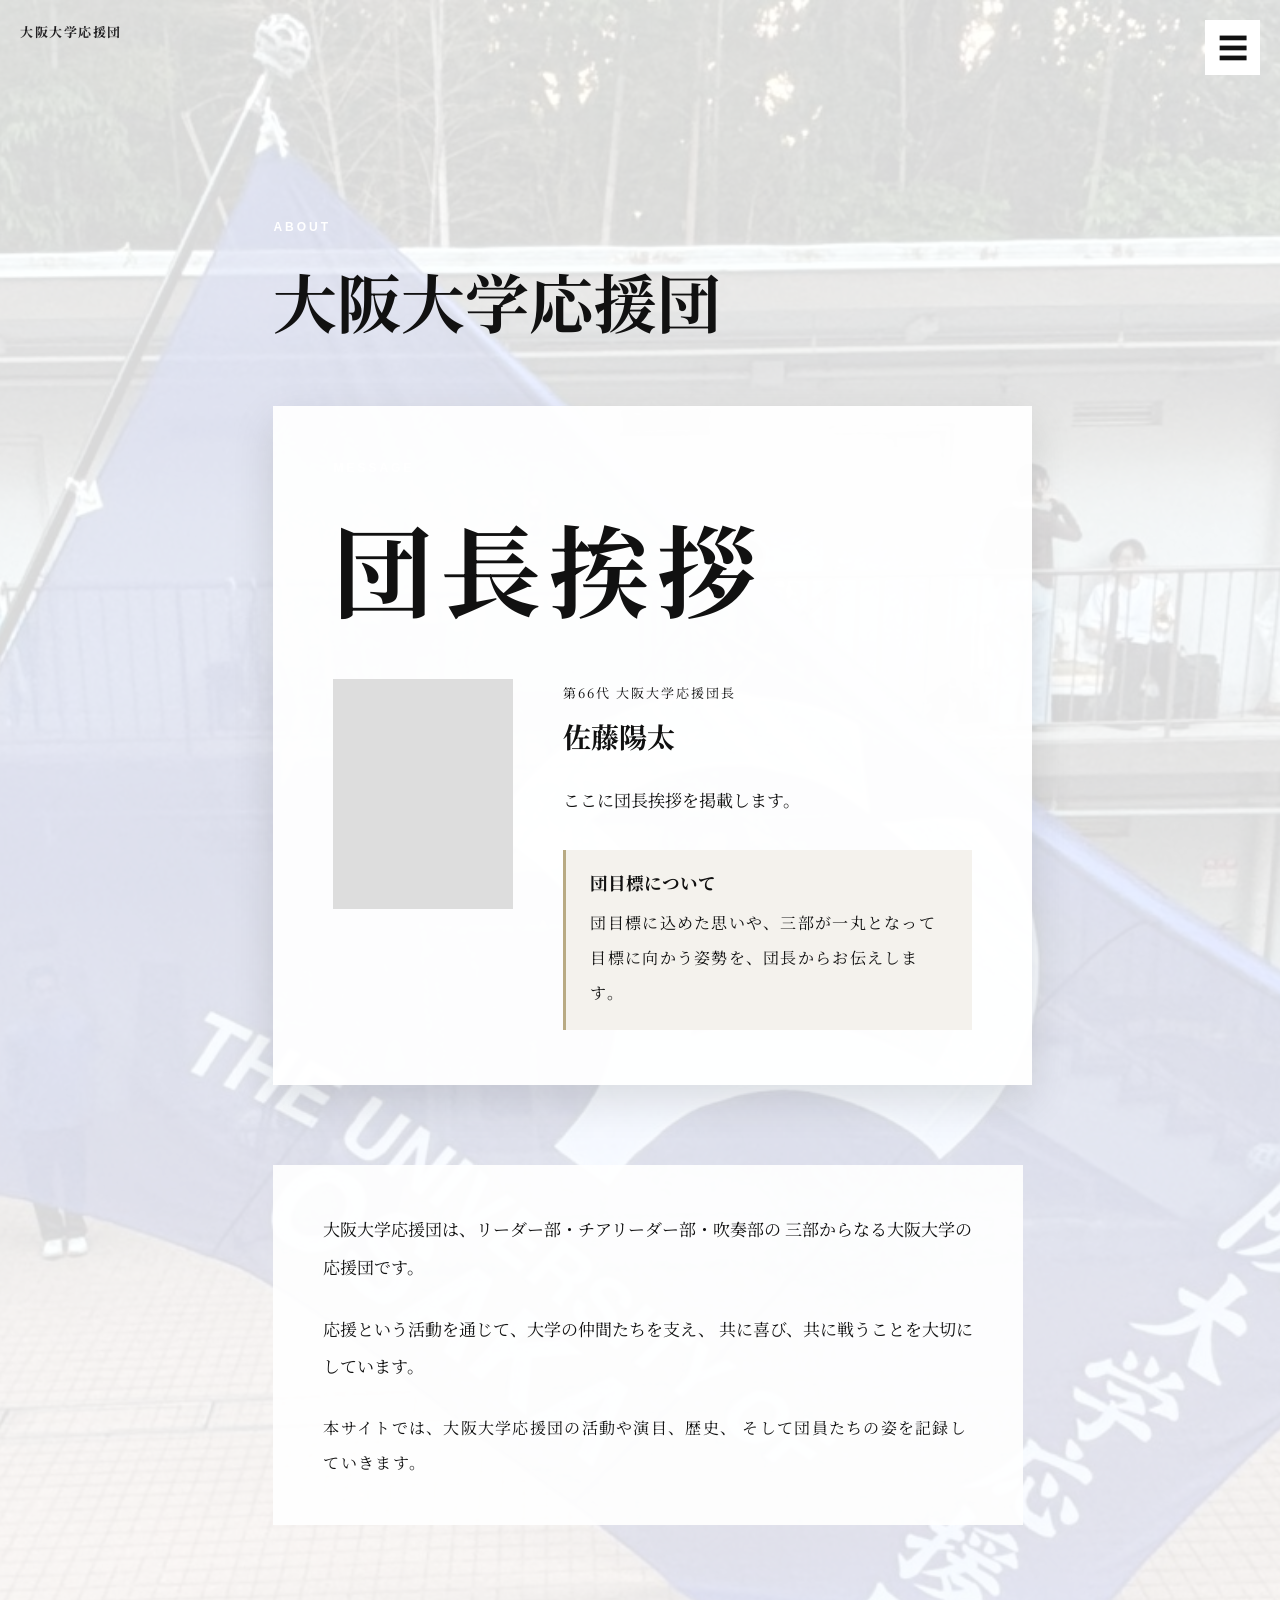
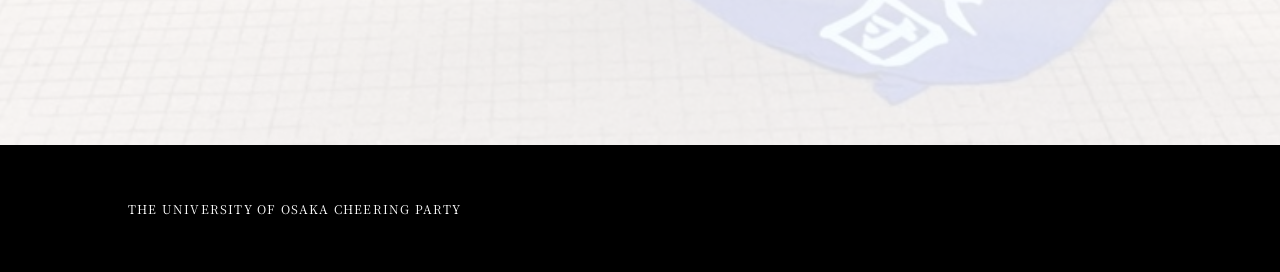
==== commit 04e47149: "サイト更新を保存" ====
--- a/about.html
+++ b/about.html
@@ -15,6 +15,7 @@
 </head>
 
 <body>
+    <a href="index.html" class="archive-home" aria-label="ホームのトップへ戻る">大阪大学応援団</a>
 
     <button class="menu-button" id="menuButton">
         ☰
@@ -27,15 +28,15 @@
             <div class="menu-submenu" id="aboutSubmenu" hidden>
                 <a href="about.html">ABOUT</a>
                 <a href="leader.html">LEADER</a>
-                <a href="cheer.html">CHEER</a>
-                <a href="band.html">BAND</a>
+                <a href="cheer.html">CHEER LEADER</a>
+                <a href="band.html">BRASS</a>
             </div>
         </div>
         <a href="member.html">MEMBER</a>
         <a href="performance.html">PERFORMANCE</a>
         <a href="history.html">HISTORY</a>
         <a href="activity.html">活動記録</a>
-        <a href="welcome.html">高校生・新入生の方へ</a>
+        <a href="welcome.html">新入生・入団希望の皆様へ</a>
         <a href="links.html">LINKS</a>
         <a href="contact.html">CONTACT</a>
     </nav>
@@ -52,7 +53,7 @@
         <h1>大阪大学応援団</h1>
 
 
-        <!-- 団長挨拶 -->
+        
 
         <div class="leader-message">
 
@@ -68,9 +69,7 @@
             <div class="leader-message-body">
 
                 <div class="leader-message-photo">
-                    <!--
-                    <img src="images/leader.jpg" alt="第66代団長">
-                    -->
+                    
                 </div>
 
 
@@ -86,6 +85,11 @@
                         ここに団長挨拶を掲載します。
                     </p>
 
+                    <div class="leader-message-goal">
+                        <h4>団目標について</h4>
+                        <p>団目標に込めた思いや、三部が一丸となって目標に向かう姿勢を、団長からお伝えします。</p>
+                    </div>
+
                 
 
                 </div>
@@ -95,7 +99,7 @@
         </div>
 
 
-        <!-- ABOUT本文 -->
+        
 
         <div class="about-description">
 
@@ -123,7 +127,7 @@
     </main>
 
     <footer>
-        <p>OSAKA UNIVERSITY CHEERING PARTY</p>
+        <p>THE UNIVERSITY OF OSAKA CHEERING PARTY</p>
      
     </footer>
 
--- a/css/style.css
+++ b/css/style.css
@@ -9,7 +9,7 @@
     font-family: sans-serif;
 }
 
-/* ヘッダー */
+
 
 header {
     position: absolute;
@@ -27,7 +27,7 @@
     line-height: 1.5;
 }
 
-/* ハンバーガーメニュー */
+
 
 .menu-button {
     position: fixed;
@@ -40,7 +40,7 @@
     color: white;
     cursor: pointer;
 
-    /* 背景色に応じて自動的に反転 */
+    
     mix-blend-mode: difference;
 }
 
@@ -80,11 +80,9 @@
     opacity: 0.6;
 }
 
-/* メインビジュアル */
-
-/* =========================
-   HOME HERO
-   ========================= */
+
+
+
 
 .hero {
     position: relative;
@@ -97,9 +95,7 @@
 }
 
 
-/* =========================
-   背景写真
-   ========================= */
+
 
 .hero-background {
     position: absolute;
@@ -111,14 +107,14 @@
             rgba(0, 0, 0, 0.58),
             rgba(0, 0, 0, 0.58)
         ),
-        url("../images/ouendan.jpg");
+        url("../images/hata3.jpg");
 
     background-size: cover;
-    background-position: center;
+    background-position: center 55%;
 
     opacity: 0.55;
 
-    transform: scale(1.03);
+    transform: scale(1.3);
 
     transition:
         opacity 1.2s ease,
@@ -126,9 +122,7 @@
 }
 
 
-/* =========================
-   最初のタイトル
-   ========================= */
+
 
 .hero-intro {
     position: absolute;
@@ -174,9 +168,7 @@
 }
 
 
-/* =========================
-   燦革
-   ========================= */
+
 
 .san-kaku {
     position: absolute;
@@ -202,11 +194,18 @@
 }
 
 
-/* スクロール後 */
+
 
 .hero.scrolled .hero-background {
     opacity: 0.18;
-    transform: scale(1);
+    transform: scale(1.3);
+}
+
+@media (min-width: 761px) {
+    .hero-background,
+    .hero.scrolled .hero-background {
+        transform: scale(1.55);
+    }
 }
 
 .hero.scrolled .hero-intro {
@@ -223,9 +222,7 @@
 }
 
 
-/* =========================
-   盾
-   ========================= */
+
 
 .shield {
     position: relative;
@@ -266,9 +263,7 @@
 }
 
 
-/* =========================
-   盾の文字
-   ========================= */
+
 
 .shield-small {
     font-size: 12px;
@@ -300,9 +295,7 @@
 }
 
 
-/* =========================
-   スマートフォン
-   ========================= */
+
 
 @media (max-width: 700px) {
 
@@ -333,7 +326,7 @@
     }
 }
 
-/* ABOUTの三部サブメニュー */
+
 .menu .menu-group {
     width: 100%;
     margin-bottom: 1.25rem;
@@ -377,7 +370,7 @@
     font-size: 16px;
 }
 
-/* 各セクション */
+
 
 .about,
 .parts,
@@ -399,7 +392,7 @@
     margin-bottom: 40px;
 }
 
-/* ABOUT */
+
 
 .about {
     background-color: white;
@@ -411,7 +404,7 @@
     font-size: 17px;
 }
 
-/* PARTS */
+
 
 .parts {
     background-color: #f2f2f2;
@@ -447,7 +440,7 @@
     font-size: 16px;
 }
 
-/* PERFORMANCE */
+
 
 .performance {
     background-color: black;
@@ -460,7 +453,7 @@
     font-size: 17px;
 }
 
-/* HISTORY */
+
 
 .history {
     background-color: white;
@@ -471,7 +464,7 @@
     font-size: 17px;
 }
 
-/* フッター */
+
 
 footer {
     padding: 50px 10%;
@@ -484,7 +477,7 @@
     margin: 5px 0;
 }
 
-/* スマホ */
+
 
 @media (max-width: 700px) {
 
@@ -511,7 +504,7 @@
         width: 80%;
     }
 }
-/* 明朝体にする部分 */
+
 h1,
 h2,
 h3,
@@ -596,7 +589,7 @@
     padding-left: 15%;
 }
 
-/* 高校生・新入生向けページ */
+
 .welcome-page {
     min-height: 100vh;
     background: #f4f2ed;
@@ -604,6 +597,11 @@
 }
 
 .welcome-hero {
+    position: relative;
+    top: auto;
+    left: auto;
+    z-index: auto;
+    width: auto;
     padding: clamp(8rem, 17vw, 13rem) var(--page-gutter, 10%) clamp(4rem, 8vw, 6rem);
     background: #20251f;
     color: #fff;
@@ -634,7 +632,7 @@
 
 .welcome-intro {
     display: grid;
-    grid-template-columns: repeat(2, minmax(0, 1fr));
+    grid-template-columns: minmax(0, 1fr);
     gap: clamp(2rem, 8vw, 7rem);
     padding: clamp(4rem, 9vw, 7rem) var(--page-gutter, 10%);
     background: #fff;
@@ -861,7 +859,7 @@
         flex-direction: column;
     }
 }
-/* 各部紹介ページを少し右にずらす */
+
 
 .leader-page,
 .leader-greeting,
@@ -886,9 +884,7 @@
 .member-year {
     padding-left: 12%;
 }
-/* =========================
-   MEMBER
-   ========================= */
+
 
 .member-page {
     padding: 120px 10% 80px 12%;
@@ -907,7 +903,7 @@
 }
 
 
-/* 学年ごとのセクション */
+
 
 .member-year {
     padding: 80px 10% 100px 12%;
@@ -924,14 +920,14 @@
 }
 
 
-/* 団員一覧 */
+
 
 .member-list {
     max-width: 900px;
 }
 
 
-/* 一人分 */
+
 
 .member-card {
     display: flex;
@@ -944,7 +940,7 @@
 }
 
 
-/* 写真 */
+
 
 .member-photo {
     width: 130px;
@@ -958,7 +954,7 @@
 }
 
 
-/* 写真が入った場合 */
+
 
 .member-photo img {
     width: 100%;
@@ -970,7 +966,7 @@
 }
 
 
-/* 個人情報 */
+
 
 .member-info {
     flex: 1;
@@ -993,7 +989,7 @@
 }
 
 
-/* スマートフォン */
+
 
 @media (max-width: 700px) {
 
@@ -1031,9 +1027,7 @@
     }
 
 }
-/* =========================
-   ABOUT
-   ========================= */
+
 
 .about-hero {
     position: relative;
@@ -1046,7 +1040,7 @@
 }
 
 
-/* 背景写真 */
+
 
 .about-hero > img {
     position: absolute;
@@ -1065,7 +1059,7 @@
 }
 
 
-/* ABOUT全体 */
+
 
 .about-content {
     position: relative;
@@ -1076,7 +1070,7 @@
 }
 
 
-/* ABOUTタイトル */
+
 
 .about-content > h1 {
     font-family: "Noto Serif JP", serif;
@@ -1087,9 +1081,7 @@
 }
 
 
-/* =========================
-   団長挨拶カード
-   ========================= */
+
 
 .leader-message {
     background-color: rgba(255, 255, 255, 0.95);
@@ -1104,7 +1096,7 @@
 }
 
 
-/* MESSAGEタイトル */
+
 
 .leader-message-header {
     margin-bottom: 40px;
@@ -1123,7 +1115,7 @@
 }
 
 
-/* 写真＋文章 */
+
 
 .leader-message-body {
     display: flex;
@@ -1134,7 +1126,7 @@
 }
 
 
-/* 団長写真 */
+
 
 .leader-message-photo {
     width: 180px;
@@ -1157,7 +1149,7 @@
 }
 
 
-/* 団長挨拶本文 */
+
 
 .leader-message-text {
     flex: 1;
@@ -1189,10 +1181,25 @@
     margin-bottom: 20px;
 }
 
-
-/* =========================
-   ABOUT本文
-   ========================= */
+.leader-message-goal {
+    margin-top: 2rem;
+    padding: 1.25rem 1.5rem;
+    border-left: 3px solid #b8aa83;
+    background: #f4f2ed;
+}
+
+.leader-message-goal h4 {
+    margin: 0 0 0.6rem;
+    font-family: "Noto Serif JP", serif;
+    font-size: 1.1rem;
+}
+
+.leader-message-goal p {
+    margin: 0;
+}
+
+
+
 
 .about-description {
     max-width: 750px;
@@ -1217,9 +1224,7 @@
 }
 
 
-/* =========================
-   スマートフォン
-   ========================= */
+
 
 @media (max-width: 700px) {
 
@@ -1257,14 +1262,10 @@
     }
 
 }
-/* =========================
-   HISTORY
-   ========================= */
-
-
-/* =========================
-   HISTORY HERO
-   ========================= */
+
+
+
+
 
 .history-hero {
     min-height: 75vh;
@@ -1302,9 +1303,7 @@
 
 
 
-/* =========================
-   HISTORY TIMELINE
-   ========================= */
+
 
 .history-timeline {
     padding: 120px 10% 140px 12%;
@@ -1322,7 +1321,7 @@
 }
 
 
-/* タイムライン全体 */
+
 
 .timeline {
     max-width: 1000px;
@@ -1331,14 +1330,14 @@
 }
 
 
-/* 縦線 */
+
 
 .timeline::before {
     content: "";
 
     position: absolute;
 
-    /* 点の位置に合わせる */
+    
     left: 330px;
     top: 0;
     bottom: 0;
@@ -1349,7 +1348,7 @@
 }
 
 
-/* 1つの歴史 */
+
 
 .timeline-item {
     position: relative;
@@ -1361,7 +1360,7 @@
 
     padding-bottom: 100px;
 
-    /* 最初は少し下に隠す */
+    
     opacity: 0;
     transform: translateY(50px);
 
@@ -1371,7 +1370,7 @@
 }
 
 
-/* スクロールで表示された後 */
+
 
 .timeline-item.show {
     opacity: 1;
@@ -1379,7 +1378,7 @@
 }
 
 
-/* 年 */
+
 
 .timeline-year {
     font-family: "Noto Serif JP", serif;
@@ -1393,7 +1392,7 @@
 }
 
 
-/* 丸 */
+
 
 .timeline-item::before {
     content: "";
@@ -1414,7 +1413,7 @@
 }
 
 
-/* 内容 */
+
 
 .timeline-content {
     padding-left: 20px;
@@ -1447,9 +1446,7 @@
 }
 
 
-/* =========================
-   ARCHIVE NOTE
-   ========================= */
+
 
 .history-note {
     padding: 120px 10% 140px 12%;
@@ -1476,9 +1473,7 @@
 }
 
 
-/* =========================
-   MOBILE
-   ========================= */
+
 
 @media (max-width: 700px) {
 
@@ -1533,9 +1528,7 @@
     }
 }
 
-/* =========================
-   HOME SECTION LINK
-   ========================= */
+
 
 .home-section-link {
     display: block;
@@ -1551,9 +1544,7 @@
 .home-section-link h2 {
     transition: 0.3s ease;
 }
-/* =========================
-   PERFORMANCE PAGE
-   ========================= */
+
 
 .performance-page {
     padding: 140px 10% 100px 12%;
@@ -1573,9 +1564,7 @@
 }
 
 
-/* =========================
-   PERFORMANCE CATEGORY
-   ========================= */
+
 
 .performance-category {
     padding: 100px 10% 120px 12%;
@@ -1589,9 +1578,7 @@
 }
 
 
-/* =========================
-   SONG LIST
-   ========================= */
+
 
 .song-item {
     width: 100%;
@@ -1659,9 +1646,7 @@
     background-color: white;
 }
 
-/* =========================
-   OTHER
-   ========================= */
+
 
 .performance-other {
     background-color: white;
@@ -1675,12 +1660,43 @@
     line-height: 2;
 }
 
-
-/* =========================
-   MOBILE
-   ========================= */
+.performance-clap-list {
+    display: grid;
+    grid-template-columns: repeat(2, minmax(0, 1fr));
+    gap: 1rem;
+    max-width: 900px;
+    margin: 2rem 0 0;
+    padding: 0;
+    list-style: none;
+}
+
+.performance-clap-list li {
+    min-height: 6rem;
+    padding: 1.25rem 1.5rem;
+    border: 1px solid #d8d2c4;
+    background: #f4f2ed;
+}
+
+.performance-clap-list strong {
+    display: block;
+    margin-bottom: 0.45rem;
+    font-family: "Noto Serif JP", serif;
+    font-size: 1.2rem;
+}
+
+.performance-clap-list span {
+    display: block;
+    line-height: 1.7;
+}
+
+
+
 
 @media (max-width: 700px) {
+
+    .performance-clap-list {
+        grid-template-columns: 1fr;
+    }
 
     .performance-page {
         padding: 100px 7% 80px;
@@ -1711,9 +1727,7 @@
         font-size: 20px;
     }
 }
-/* =========================
-   LYRICS BOARD
-   ========================= */
+
 
 .song-item {
     width: 100%;
@@ -1729,7 +1743,7 @@
     background-color: #111111;
     color: white;
 
-    /* 左側を少し削る */
+    
     margin-left: 80px;
 
     padding: 0 50px;
@@ -1775,7 +1789,7 @@
 }
 
 
-/* 開いているときの矢印 */
+
 
 .song-item.active .song-arrow {
     transform: rotate(90deg);
@@ -1786,7 +1800,7 @@
 }
 
 
-/* スマホ */
+
 
 @media (max-width: 700px) {
 
@@ -1825,9 +1839,7 @@
     color: #111;
 }
 
-/* =========================
-   MEMBER 集合写真
-   ========================= */
+
 
 .member-photo-hero {
     position: relative;
@@ -1872,13 +1884,13 @@
     font-weight: 700;
 }
 
-/* 個人写真との間隔 */
+
 .member-photo-hero + .member-list {
     margin-top: 0;
 }
 
 
-/* スマートフォン */
+
 @media (max-width: 700px) {
 
     .member-photo-hero {
@@ -1890,22 +1902,100 @@
         font-size: 44px;
     }
 
+    .member-photo-hero img {
+        object-position: center center;
+    }
+
+    .member-ichikisei .member-photo-hero img {
+        width: 100%;
+        max-width: 100%;
+        transform: none;
+        object-position: center 55%;
+    }
+
 }
 .member-ichikisei .member-photo-hero {
     overflow: hidden;
 }
 
 .member-ichikisei .member-photo-hero img {
-    width: 120%;
+    width: 125%;
     max-width: none;
     height: 100%;
     object-fit: cover;
-    object-position: right top;
-    transform: translateX(-16.67%);
-}
-/* =========================
-   HOME PERFORMANCE
-========================= */
+    object-position: right 55%;
+    transform: translateX(-15%);
+}
+
+@media (max-width: 700px) {
+    .performance-background,
+    .history-background,
+    .leader-hero-background,
+    .cheer-hero-background,
+    .band-hero-background,
+    .performance-hero-background,
+    .home-part-background {
+        background-size: contain;
+        background-repeat: no-repeat;
+        background-color: #111;
+    }
+
+    .activity-hero {
+        background-size: auto, contain;
+        background-position: center, 44% center;
+        background-repeat: no-repeat;
+        background-color: #111;
+    }
+
+    .member-photo-hero img,
+    .member-ichikisei .member-photo-hero img {
+        width: 100%;
+        max-width: 100%;
+        object-fit: contain;
+        object-position: center center;
+        transform: none;
+    }
+
+    .member-ichikisei .member-photo-hero img {
+        object-fit: cover;
+        object-position: center 55%;
+        transform: scale(1.08) translateX(0%);
+        transform-origin: center center;
+    }
+
+    .cheer-activity-photo img,
+    .band-activity-photo img {
+        object-fit: contain;
+        object-position: center center;
+    }
+
+    .welcome-hero {
+        padding-top: 7rem;
+        padding-bottom: 3rem;
+    }
+
+    .welcome-hero h1 {
+        font-size: clamp(2rem, 9vw, 3rem);
+        line-height: 1.35;
+        overflow-wrap: anywhere;
+    }
+
+    .welcome-hero > p:last-child,
+    .welcome-intro article > p:not(.section-label) {
+        line-height: 1.9;
+        overflow-wrap: anywhere;
+    }
+
+    .welcome-posts-section {
+        min-width: 0;
+    }
+
+    .welcome-posts,
+    .welcome-post-card {
+        min-width: 0;
+    }
+}
+
 
 .performance {
     position: relative;
@@ -2048,6 +2138,101 @@
     line-height: 1.35;
 }
 
+.activity-report-results {
+    min-width: 0;
+}
+
+.activity-report-browse {
+    margin-bottom: 2rem;
+    padding: 1.25rem 1.5rem;
+    border: 1px solid #d8d2c4;
+    background: rgba(255, 255, 255, 0.72);
+}
+
+.activity-filter-heading {
+    margin: 0 0 0.6rem;
+    color: #77662b;
+    font-size: 0.85rem;
+    letter-spacing: 0.12em;
+}
+
+.activity-report-filters,
+.activity-tag-picker {
+    min-width: 0;
+    margin: 0;
+    padding: 0;
+    border: 0;
+}
+
+.activity-report-filters legend,
+.activity-tag-picker legend {
+    margin-bottom: 0.75rem;
+    font-size: 0.9rem;
+    font-weight: 700;
+}
+
+.activity-filter-category-options {
+    display: flex;
+    flex-wrap: wrap;
+    gap: 0.65rem;
+}
+
+.activity-filter-options,
+.activity-tag-options {
+    display: grid;
+    grid-template-columns: repeat(4, minmax(0, 1fr));
+    gap: 0.55rem;
+    margin-top: 1.1rem;
+    padding-top: 1.1rem;
+    border-top: 1px solid #b8aa83;
+}
+
+.activity-filter-options label,
+.activity-filter-category-options label,
+.activity-tag-options label,
+.activity-tag-general {
+    display: inline-flex;
+    align-items: center;
+    gap: 0.4rem;
+    padding: 0.45rem 0.7rem;
+    border: 1px solid #d4d0c6;
+    border-radius: 999px;
+    background: #fff;
+    font-size: 0.82rem;
+    line-height: 1.4;
+    cursor: pointer;
+}
+
+.activity-filter-options label {
+    justify-content: center;
+    text-align: center;
+}
+
+.activity-filter-options input,
+.activity-filter-category-options input,
+.activity-tag-options input,
+.activity-tag-general input {
+    width: auto;
+    margin: 0;
+    accent-color: #756329;
+}
+
+#activityFilterClear {
+    margin-top: 0.85rem;
+    padding: 0.35rem 0;
+    border: 0;
+    background: transparent;
+    color: #655522;
+    text-decoration: underline;
+    cursor: pointer;
+}
+
+.activity-filter-no-results {
+    padding: 1.5rem;
+    border-left: 1px solid #b8aa83;
+    line-height: 1.8;
+}
+
 .activity-report-empty {
     align-self: center;
     padding: 2rem 0 2rem clamp(1.5rem, 4vw, 3rem);
@@ -2074,6 +2259,18 @@
     .activity-report-empty {
         padding-block: 1rem;
     }
+
+    .activity-report-browse {
+        padding: 1rem;
+    }
+
+    .activity-filter-options {
+        grid-template-columns: repeat(2, minmax(0, 1fr));
+    }
+
+    .activity-custom-tag-entry {
+        flex-direction: column;
+    }
 }
 
 .performance-content .section-label {
@@ -2097,7 +2294,7 @@
 }
 
 
-/* マウスを乗せたとき */
+
 
 .performance:hover .performance-background {
     transform: scale(1.04);
@@ -2108,7 +2305,7 @@
 }
 
 
-/* スマホ */
+
 
 @media (max-width: 700px) {
 
@@ -2219,12 +2416,8 @@
 }
 
 
-/* =========================
-   MENU
-   ========================= */
-   /* =========================
-   ARCHIVE HOME BUTTON
-   ========================= */
+
+   
 
 .archive-home {
     position: fixed;
@@ -2254,10 +2447,7 @@
     opacity: 0.6;
 }
 
-/* =========================
-   共通ハンバーガーメニュー
-   白背景＋黒文字
-   ========================= */
+
 
 .menu-button {
     position: fixed;
@@ -2281,7 +2471,7 @@
 }
 
 
-/* 開いたメニュー */
+
 
 .menu {
     position: fixed;
@@ -2294,10 +2484,10 @@
 
     z-index: 999;
 
-    /* 白地 */
+    
     background: #ffffff;
 
-    /* 透過・ぼかしは使わない */
+    
     backdrop-filter: none;
 
     display: flex;
@@ -2312,14 +2502,14 @@
 }
 
 
-/* 開いた状態 */
+
 
 .menu.open {
     transform: translateX(0);
 }
 
 
-/* メニュー文字 */
+
 
 .menu a {
     color: #111111 !important;
@@ -2329,7 +2519,7 @@
     font-family: "Noto Serif JP", serif;
     transition: opacity 0.2s ease, transform 0.2s ease;
 
-    /* メニュー内では常に黒 */
+    
     mix-blend-mode: normal !important;
 }
 
@@ -2340,7 +2530,7 @@
 }
 
 
-/* マウスを乗せたとき */
+
 
 .menu a:hover {
     opacity: 0.5;
@@ -2349,9 +2539,7 @@
 }
 
 
-/* =========================
-   HERO
-   ========================= */
+
 
 .leader-hero {
     position: relative;
@@ -2365,14 +2553,14 @@
 }
 
 
-/* 写真 */
+
 
 .leader-hero-image {
     position: absolute;
 
     inset: 0;
 
-    background-image: url("../images/ri-da-1.jpg");
+    background-image: url("../images/leader2.jpg");
 
     background-size: cover;
     background-position: center;
@@ -2381,7 +2569,7 @@
 }
 
 
-/* 黒いオーバーレイ */
+
 
 .leader-hero-overlay {
     position: absolute;
@@ -2397,7 +2585,7 @@
 }
 
 
-/* HERO文字 */
+
 
 .leader-hero-content {
     position: absolute;
@@ -2442,7 +2630,7 @@
 }
 
 
-/* 目標 */
+
 
 .leader-motto {
     margin-top: 45px;
@@ -2469,7 +2657,7 @@
 }
 
 
-/* SCROLL */
+
 
 .leader-scroll {
     position: absolute;
@@ -2497,9 +2685,7 @@
 }
 
 
-/* =========================
-   SECTIONS
-   ========================= */
+
 
 .leader-section {
     min-height: 600px;
@@ -2547,9 +2733,7 @@
 }
 
 
-/* =========================
-   FOOTER
-   ========================= */
+
 
 footer {
     padding: 50px 10%;
@@ -2564,9 +2748,7 @@
 }
 
 
-/* =========================
-   MOBILE
-   ========================= */
+
 
 @media (max-width: 700px) {
 
@@ -2607,32 +2789,30 @@
     left: 20px;
     font-size: 13px;
 }
-/* =========================
-   HOME ABOUT / PARTS
-========================= */
-
-/* ABOUTとPARTSを左右半分ずつにする */
+
+
+
 .about-parts {
     display: grid;
     grid-template-columns: 1fr 1fr;
     width: 100%;
 }
 
-/* 左：ABOUT */
+
 .about-parts > .about {
     min-width: 0;
     min-height: 650px;
     padding: 0;
 }
 
-/* 右：PARTS */
+
 .about-parts > .parts {
     min-width: 0;
     min-height: 650px;
     padding: 80px 40px;
 }
 
-/* 3つの部を横一列 */
+
 .about-parts .parts-container {
     display: grid;
     grid-template-columns: repeat(3, minmax(0, 1fr));
@@ -2641,7 +2821,7 @@
     margin-top: 40px;
 }
 
-/* 各部カード */
+
 .about-parts .part {
     position: relative;
     width: 100%;
@@ -2661,21 +2841,21 @@
     transition: transform 0.4s ease;
 }
 
-/* 各部の写真 */
+
 
 .part-leader {
-    background-image: url("../images/ri-da-1.jpg");
+    background-image: url("../images/leader2.jpg");
 }
 
 .part-cheer {
-    background-image: url("../images/tia1.jpg");
+    background-image: url("../images/cheer2.jpg");
 }
 
 .part-band {
-    background-image: url("../images/suisou1.jpg");
-}
-
-/* 写真の上の暗いフィルター */
+    background-image: url("../images/suisou2.jpg");
+}
+
+
 
 .part-overlay {
     position: absolute;
@@ -2690,7 +2870,7 @@
     transition: background 0.4s ease;
 }
 
-/* 文字 */
+
 
 .part-content {
     position: relative;
@@ -2713,7 +2893,7 @@
     letter-spacing: 0.1em;
 }
 
-/* ホバー */
+
 
 .part:hover {
     transform: translateY(-5px);
@@ -2727,7 +2907,7 @@
     );
 }
 
-/* スマホ */
+
 
 @media (max-width: 700px) {
     .about-parts {
@@ -2751,9 +2931,7 @@
         height: 280px;
     }
 }
-/* =========================
-   PERFORMANCE HERO
-========================= */
+
 
 .performance-hero {
     position: relative;
@@ -2818,7 +2996,8 @@
 }
 .about {
     position: relative;
-    min-height: 600px;
+    min-height: 100vh;
+    min-height: 100svh;
     overflow: hidden;
     color: white;
 }
@@ -2832,11 +3011,12 @@
             rgba(0, 0, 0, 0.4),
             rgba(0, 0, 0, 0.6)
         ),
-        url("../images/daisan1.png");
-
-    background-size: cover;
-    background-position: center;
-    background-repeat: no-repeat;
+        url("../images/dan.JPG"),
+        url("../images/hata2.jpg");
+
+    background-size: auto, 85% auto, cover;
+    background-position: center, center, center;
+    background-repeat: no-repeat, no-repeat, no-repeat;
 
     transition: transform 0.8s ease;
 }
@@ -2845,7 +3025,8 @@
     position: relative;
     z-index: 2;
 
-    min-height: 600px;
+    min-height: 100vh;
+    min-height: 100svh;
 
     display: flex;
     flex-direction: column;
@@ -2881,14 +3062,10 @@
 .about:hover .about-content h2 {
     transform: translateX(10px);
 }
-/* =========================================================
-   CHEER PAGE
-========================================================= */
-
-
-/* =========================
-   HERO
-========================= */
+
+
+
+
 
 .cheer-page {
     position: relative;
@@ -2906,7 +3083,7 @@
             rgba(0, 0, 0, 0.42),
             rgba(0, 0, 0, 0.68)
         ),
-        url("../images/tia1.jpg");
+        url("../images/cheer2.jpg");
 
     background-size: cover;
     background-position: center;
@@ -2961,7 +3138,7 @@
 }
 
 
-/* 活動目標 */
+
 
 .cheer-motto {
     margin-top: 45px;
@@ -3007,9 +3184,7 @@
 }
 
 
-/* =========================
-   共通セクション
-========================= */
+
 
 .cheer-section-inner {
     max-width: 1100px;
@@ -3035,9 +3210,7 @@
 }
 
 
-/* =========================
-   MESSAGE
-========================= */
+
 
 .cheer-greeting {
     background: #ffffff;
@@ -3105,9 +3278,7 @@
 }
 
 
-/* =========================
-   MOTTO
-========================= */
+
 
 .cheer-motto-section {
     min-height: 600px;
@@ -3143,11 +3314,7 @@
 
     font-family: "Noto Serif JP", serif;
 
-    font-size: clamp(
-        120px,
-        20vw,
-        280px
-    );
+    font-size: clamp(2.5rem, 8vw, 5rem);
 
     line-height: 0.9;
 
@@ -3166,9 +3333,7 @@
 }
 
 
-/* =========================
-   ACTIVITY
-========================= */
+
 
 .cheer-activity {
     background: #f2f2f2;
@@ -3204,6 +3369,8 @@
 
     object-fit: cover;
 
+    object-position: 60% center;
+
     display: block;
 
     transition: transform 0.8s ease;
@@ -3227,9 +3394,7 @@
 }
 
 
-/* =========================
-   TRAINING
-========================= */
+
 
 .cheer-training {
     background: white;
@@ -3285,9 +3450,7 @@
 }
 
 
-/* =========================
-   INSTAGRAM
-========================= */
+
 
 .cheer-instagram {
     background: #111111;
@@ -3368,9 +3531,7 @@
 }
 
 
-/* =========================
-   MOBILE
-========================= */
+
 
 @media (max-width: 700px) {
 
@@ -3421,7 +3582,7 @@
 
 
     .cheer-motto-inner h2 {
-        font-size: 150px;
+        font-size: clamp(2rem, 9vw, 3.25rem);
     }
 
 
@@ -3459,14 +3620,10 @@
     }
 
 }
-/* =========================================================
-   BAND PAGE
-========================================================= */
-
-
-/* =========================
-   HERO
-========================= */
+
+
+
+
 
 .band-page {
     position: relative;
@@ -3484,7 +3641,7 @@
             rgba(0, 0, 0, 0.42),
             rgba(0, 0, 0, 0.68)
         ),
-        url("../images/suisou1.jpg");
+        url("../images/suisou2.jpg");
 
     background-size: cover;
     background-position: center;
@@ -3539,9 +3696,7 @@
 }
 
 
-/* =========================
-   活動目標
-========================= */
+
 
 .band-motto {
     margin-top: 45px;
@@ -3587,9 +3742,7 @@
 }
 
 
-/* =========================
-   共通セクション
-========================= */
+
 
 .band-section-inner {
     max-width: 1100px;
@@ -3615,9 +3768,7 @@
 }
 
 
-/* =========================
-   MESSAGE
-========================= */
+
 
 .band-greeting {
     background: #ffffff;
@@ -3680,9 +3831,7 @@
 }
 
 
-/* =========================
-   MOTTO
-========================= */
+
 
 .band-motto-section {
     min-height: 600px;
@@ -3718,11 +3867,7 @@
 
     font-family: "Noto Serif JP", serif;
 
-    font-size: clamp(
-        150px,
-        25vw,
-        330px
-    );
+    font-size: clamp(2.5rem, 8vw, 5rem);
 
     line-height: 0.9;
 
@@ -3741,9 +3886,7 @@
 }
 
 
-/* =========================
-   ACTIVITY
-========================= */
+
 
 .band-activity {
     background: #f2f2f2;
@@ -3802,9 +3945,7 @@
 }
 
 
-/* =========================
-   TRAINING
-========================= */
+
 
 .band-training {
     background: white;
@@ -3860,9 +4001,7 @@
 }
 
 
-/* =========================
-   INSTAGRAM
-========================= */
+
 
 .band-instagram {
     background: #111111;
@@ -3943,9 +4082,7 @@
 }
 
 
-/* =========================
-   MOBILE
-========================= */
+
 
 @media (max-width: 700px) {
 
@@ -3996,7 +4133,7 @@
 
 
     .band-motto-inner h2 {
-        font-size: 180px;
+        font-size: clamp(2rem, 9vw, 3.25rem);
     }
 
 
@@ -4034,9 +4171,7 @@
     }
 
 }
-/* =========================
-   RELATED LINKS
-========================= */
+
 
 .links-related {
     padding: 50px 12%;
@@ -4091,9 +4226,7 @@
     }
 
 }
-/* =========================
-   CONTACT PAGE
-========================= */
+
 
 .contact-page {
     padding: 160px 12% 100px;
@@ -4152,10 +4285,7 @@
         gap: 40px;
     }
 
-}/* =========================================================
-   RESPONSIVE LAYOUT LAYER
-   Fluid sizing with breakpoint-based layout changes.
-   ========================================================= */
+}
 
 :root {
     --page-gutter: clamp(1.25rem, 6vw, 7.5rem);
@@ -4188,7 +4318,7 @@
 
 
 @media (max-width: 760px) {
-    /* Replace legacy desktop offsets on narrow screens. */
+    
     .links-page,
     .leader-page,
     .leader-greeting,
@@ -4251,8 +4381,8 @@
 
     .cheer-motto-inner h2,
     .band-motto-inner h2 {
-        font-size: clamp(6rem, 28vw, 11rem);
-        letter-spacing: 0.02em;
+        font-size: clamp(2rem, 9vw, 3.25rem);
+        letter-spacing: 0.04em;
     }
     .about-content,
     .history-hero-content,
@@ -4376,9 +4506,7 @@
 
 
 
-/* =========================================================
-   TEXT FIT AND NATURAL WRAPPING
-   ========================================================= */
+
 
 html {
     line-break: strict;
@@ -4466,11 +4594,9 @@
         letter-spacing: 0.35em;
     }
 }
-/* =========================================================
-   PAGE-SPECIFIC ALIGNMENT AND SMALL-SCREEN FIXES
-   ========================================================= */
-
-/* Keep each song row on the same three-column alignment. */
+
+
+
 .song-item {
     display: grid;
     grid-template-columns: 3.5rem minmax(0, 1fr) 1.5rem;
@@ -4644,9 +4770,7 @@
 }
 
 
-/* =========================================================
-   MEMBER PHOTO POPUPS
-   ========================================================= */
+
 
 .member-photo-hero {
     cursor: pointer;
@@ -4778,7 +4902,7 @@
     overflow: hidden;
 }
 
-/* HOME: 演目セクションのトーンで三つの部を縦に見せる */
+
 .hero,
 .about,
 .parts,
@@ -4875,11 +4999,12 @@
 }
 
 .part-leader .home-part-background {
-    background-image: url("../images/ri-da-1.jpg");
-    background-position: center 38%;
-}
-
-/* 歌詞ボード末尾のYouTubeリンクが切れないよう下余白を確保 */
+    background-image: url("../images/leader2.jpg");
+    background-position: center 52%;
+    transform: scale(1.12);
+}
+
+
 .lyrics-board.open {
     padding-bottom: 4rem;
 }
@@ -4891,11 +5016,11 @@
 }
 
 .part-cheer .home-part-background {
-    background-image: url("../images/tia1.jpg");
+    background-image: url("../images/cheer2.jpg");
 }
 
 .part-band .home-part-background {
-    background-image: url("../images/suisou1.jpg");
+    background-image: url("../images/suisou2.jpg");
 }
 
 .home-part-panel.part-leader,
@@ -4954,6 +5079,10 @@
 
 .home-part-panel:hover .home-part-background {
     transform: scale(1.045);
+}
+
+.home-part-panel.part-leader:hover .home-part-background {
+    transform: scale(1.16);
 }
 
 .home-part-panel:hover .home-part-content h3 {
@@ -5043,9 +5172,7 @@
         padding-inline: 1rem;
     }
 }
-/* =========================
-   ACTIVITY ADMIN
-   ========================= */
+
 
 .activity-admin {
     padding: 50px 12% 80px;
@@ -5070,7 +5197,7 @@
 }
 
 
-/* オーバーレイ */
+
 
 .activity-admin-overlay {
     position: fixed;
@@ -5099,7 +5226,7 @@
 }
 
 
-/* 管理パネル */
+
 
 .activity-admin-panel {
     position: relative;
@@ -5130,7 +5257,7 @@
 }
 
 
-/* 閉じるボタン */
+
 
 .activity-admin-close {
     position: absolute;
@@ -5151,7 +5278,7 @@
 }
 
 
-/* 入力 */
+
 
 .activity-admin-panel label {
     display: block;
@@ -5166,7 +5293,8 @@
 
 
 .activity-admin-panel input,
-.activity-admin-panel textarea {
+.activity-admin-panel textarea,
+.activity-admin-panel select {
     box-sizing: border-box;
 
     width: 100%;
@@ -5193,13 +5321,14 @@
 
 
 .activity-admin-panel input:focus,
-.activity-admin-panel textarea:focus {
+.activity-admin-panel textarea:focus,
+.activity-admin-panel select:focus {
     border-color: #111;
     background: white;
 }
 
 
-/* ボタン */
+
 
 .activity-admin-panel button:not(
     .activity-admin-close
@@ -5232,7 +5361,7 @@
 }
 
 
-/* メッセージ */
+
 
 .activity-admin-error {
     color: #a00000;
@@ -5246,7 +5375,7 @@
 }
 
 
-/* スマホ */
+
 
 @media (max-width: 700px) {
 
@@ -5261,6 +5390,11 @@
 
     .activity-admin-panel h2 {
         font-size: 28px;
+    }
+
+    .activity-admin-panel .activity-tag-options,
+    .activity-admin-panel #activityCustomTags {
+        grid-template-columns: repeat(2, minmax(0, 1fr));
     }
 
 }
@@ -5292,9 +5426,7 @@
 .activity-report-delete-button:hover {
     background: #555 !important;
 }
-/* =========================
-   ACTIVITY REPORT
-========================= */
+
 
 .activity-report-card {
     border: 1px solid #d8d8d8;
@@ -5307,8 +5439,189 @@
     border-color: #999999;
 }
 
-
-/* 過去の活動記録 */
+.activity-report-labels {
+    display: flex;
+    flex-wrap: wrap;
+    gap: 0.45rem;
+    margin: 0.9rem 0 1rem;
+    padding: 0;
+    list-style: none;
+}
+
+.activity-report-labels li {
+    padding: 0.3rem 0.65rem;
+    border-radius: 999px;
+    background: #eee9da;
+    color: #655522;
+    font-size: 0.78rem;
+}
+
+.activity-admin-report-labels {
+    display: block;
+    width: 100%;
+    margin: 0.35rem 0 0.8rem;
+    color: #655522;
+}
+
+.activity-admin-report-item {
+    padding: 1rem 0;
+    border-bottom: 1px solid #d8d2c4;
+}
+
+.activity-admin-report-title {
+    margin: 0;
+    font-weight: 700;
+    line-height: 1.6;
+}
+
+.activity-report-admin-actions {
+    display: flex;
+    flex-wrap: wrap;
+    gap: 0.5rem;
+}
+
+.activity-admin-panel .activity-report-admin-actions button {
+    min-width: 4.5rem;
+    margin: 0;
+    padding: 0.45rem 0.85rem;
+    border: 1px solid #222;
+    border-radius: 2px;
+    background: #222;
+    color: #fff;
+    font-family: inherit;
+    font-size: 0.8rem;
+    letter-spacing: 0.04em;
+    line-height: 1.4;
+    cursor: pointer;
+}
+
+.activity-admin-panel .activity-report-admin-actions .activity-report-delete-button {
+    border-color: #aaa !important;
+    background: #fff;
+    color: #444;
+}
+
+.activity-admin-panel .activity-report-admin-actions button:hover {
+    background: #fff;
+    color: #111;
+}
+
+.activity-admin-panel .activity-report-admin-actions .activity-report-delete-button:hover {
+    border-color: #8a3333 !important;
+    background: #8a3333;
+    color: #fff;
+}
+
+.activity-tag-picker {
+    margin: 1rem 0 1.5rem;
+}
+
+.activity-admin-panel .activity-tag-picker {
+    padding: 1rem;
+    border: 1px solid #c8c8c8;
+    background: #fafafa;
+}
+
+.activity-admin-panel .activity-tag-picker legend {
+    padding: 0 0.4rem;
+}
+
+.activity-admin-panel .activity-tag-options {
+    grid-template-columns: repeat(4, minmax(0, 1fr));
+    margin: 0;
+    padding: 0;
+    border: 0;
+}
+
+.activity-tag-general {
+    margin-top: 0.7rem;
+}
+
+.activity-custom-tag-control {
+    margin-top: 1.1rem;
+}
+
+.activity-custom-tag-control > label {
+    margin: 0 0 0.5rem;
+}
+
+.activity-admin-panel .activity-tag-options label {
+    display: inline-flex;
+    width: auto;
+    align-items: center;
+    gap: 0.4rem;
+    margin: 0;
+    padding: 0.45rem 0.25rem;
+    border: 0;
+    border-radius: 0;
+    background: transparent;
+    font-family: inherit;
+    font-size: 0.82rem;
+    letter-spacing: normal;
+}
+
+.activity-admin-panel .activity-tag-general {
+    display: inline-flex;
+    width: 100%;
+    align-items: center;
+    gap: 0.4rem;
+    margin: 0.9rem 0 0;
+    padding: 0.9rem 0 0;
+    border: 0;
+    border-top: 1px solid #c8c8c8;
+    border-radius: 0;
+    background: transparent;
+    font-family: inherit;
+    font-size: 0.82rem;
+    letter-spacing: normal;
+}
+
+.activity-admin-panel #activityCustomTags {
+    grid-template-columns: repeat(4, minmax(0, 1fr));
+    margin: 0.5rem 0 0;
+    padding: 0;
+    border: 0;
+}
+
+.activity-admin-panel .activity-tag-options input,
+.activity-admin-panel .activity-tag-general input {
+    width: auto;
+    padding: 0;
+    border: 0;
+    background: transparent;
+}
+
+.activity-custom-tag-entry {
+    display: flex;
+    gap: 0.6rem;
+}
+
+.activity-custom-tag-entry input {
+    flex: 1;
+    min-width: 0;
+    width: auto;
+}
+
+.activity-admin-panel .activity-custom-tag-entry button {
+    flex: 0 0 auto;
+    margin-top: 0;
+    padding: 0.65rem 0.9rem;
+    border: 1px solid #222;
+    background: #222;
+    color: white;
+    cursor: pointer;
+}
+
+.activity-custom-tags {
+    margin-top: 0.6rem;
+}
+
+#activitySportsOptions[hidden] {
+    display: none;
+}
+
+
+
 
 .past-activity-reports-button {
     display: block;
@@ -5345,3 +5658,150 @@
     }
 
 }
+
+@media (max-width: 700px) {
+    .performance-hero,
+    .cheer-page,
+    .band-page {
+        min-height: 0;
+        aspect-ratio: 4 / 3;
+    }
+
+    .performance-hero-content,
+    .cheer-hero-content,
+    .band-hero-content {
+        min-height: 0;
+        height: 100%;
+        padding: 4.5rem var(--page-gutter) 1.5rem;
+        justify-content: center;
+    }
+
+    .performance-hero-content h1 {
+        font-size: clamp(3rem, 12vw, 4rem);
+    }
+
+    .about-hero,
+    .history-hero {
+        min-height: auto;
+    }
+
+    .member-photo-hero {
+        height: auto;
+        aspect-ratio: 4 / 3;
+        margin-bottom: 2rem;
+    }
+
+    .home-part-panel {
+        min-height: 0;
+        aspect-ratio: 4 / 3;
+        padding: 2rem var(--page-gutter);
+    }
+
+    .performance {
+        min-height: 0;
+        aspect-ratio: 4 / 3;
+    }
+
+    .performance-content {
+        min-height: 0;
+        height: 100%;
+        padding: 2rem var(--page-gutter);
+    }
+
+    .history {
+        min-height: 0;
+        aspect-ratio: 1 / 1;
+    }
+
+    .history-content {
+        min-height: 0;
+        height: 100%;
+        padding: 2rem var(--page-gutter);
+    }
+
+    .performance-background,
+    .history-background,
+    .cheer-hero-background,
+    .band-hero-background,
+    .performance-hero-background,
+    .home-part-background {
+        background-size: contain;
+        background-repeat: no-repeat;
+        background-color: #111;
+    }
+
+    .activity-hero {
+        padding-top: 5rem;
+        padding-bottom: 1.5rem;
+        background-size: auto, contain;
+        background-position: center, 44% center;
+    }
+
+    .cheer-activity-photo img,
+    .band-activity-photo img {
+        object-fit: contain;
+        object-position: center center;
+    }
+}
+
+@media (max-width: 760px) {
+    .about {
+        min-height: 0;
+        background-color: #111;
+    }
+
+    .about .about-content {
+        min-height: 0;
+        justify-content: flex-start;
+        padding: 2rem var(--page-gutter);
+    }
+
+    .about .about-background {
+        display: block;
+        background-image:
+            linear-gradient(
+                rgba(0, 0, 0, 0.48),
+                rgba(0, 0, 0, 0.68)
+            ),
+            url("../images/hata2.jpg");
+        background-size: auto, cover;
+        background-position: center, center;
+        background-repeat: no-repeat, no-repeat;
+    }
+
+    .history-timeline .timeline-year,
+    .history-timeline .timeline-content {
+        transform: translateX(3px);
+    }
+
+    .history-timeline .timeline {
+        --timeline-marker-size: 24px;
+        --timeline-line-left: calc(-1 * var(--page-gutter) + 0.75rem);
+    }
+
+    .history-timeline .timeline::before {
+        left: var(--timeline-line-left);
+        width: 2px;
+    }
+
+    .history-timeline .timeline-item::before {
+        left: calc(var(--timeline-line-left) - var(--timeline-marker-size) / 2);
+        top: 0.1rem;
+        width: var(--timeline-marker-size);
+        height: var(--timeline-marker-size);
+        transform: none;
+        border-radius: 0;
+        background-color: transparent;
+        background-image: url("../images/ityou.svg");
+        background-repeat: no-repeat;
+        background-position: center;
+        background-size: contain;
+    }
+}
+
+@media (max-width: 760px) {
+    .welcome-intro h2 {
+        margin-bottom: 0.75rem;
+        line-height: 1.7;
+    }
+}
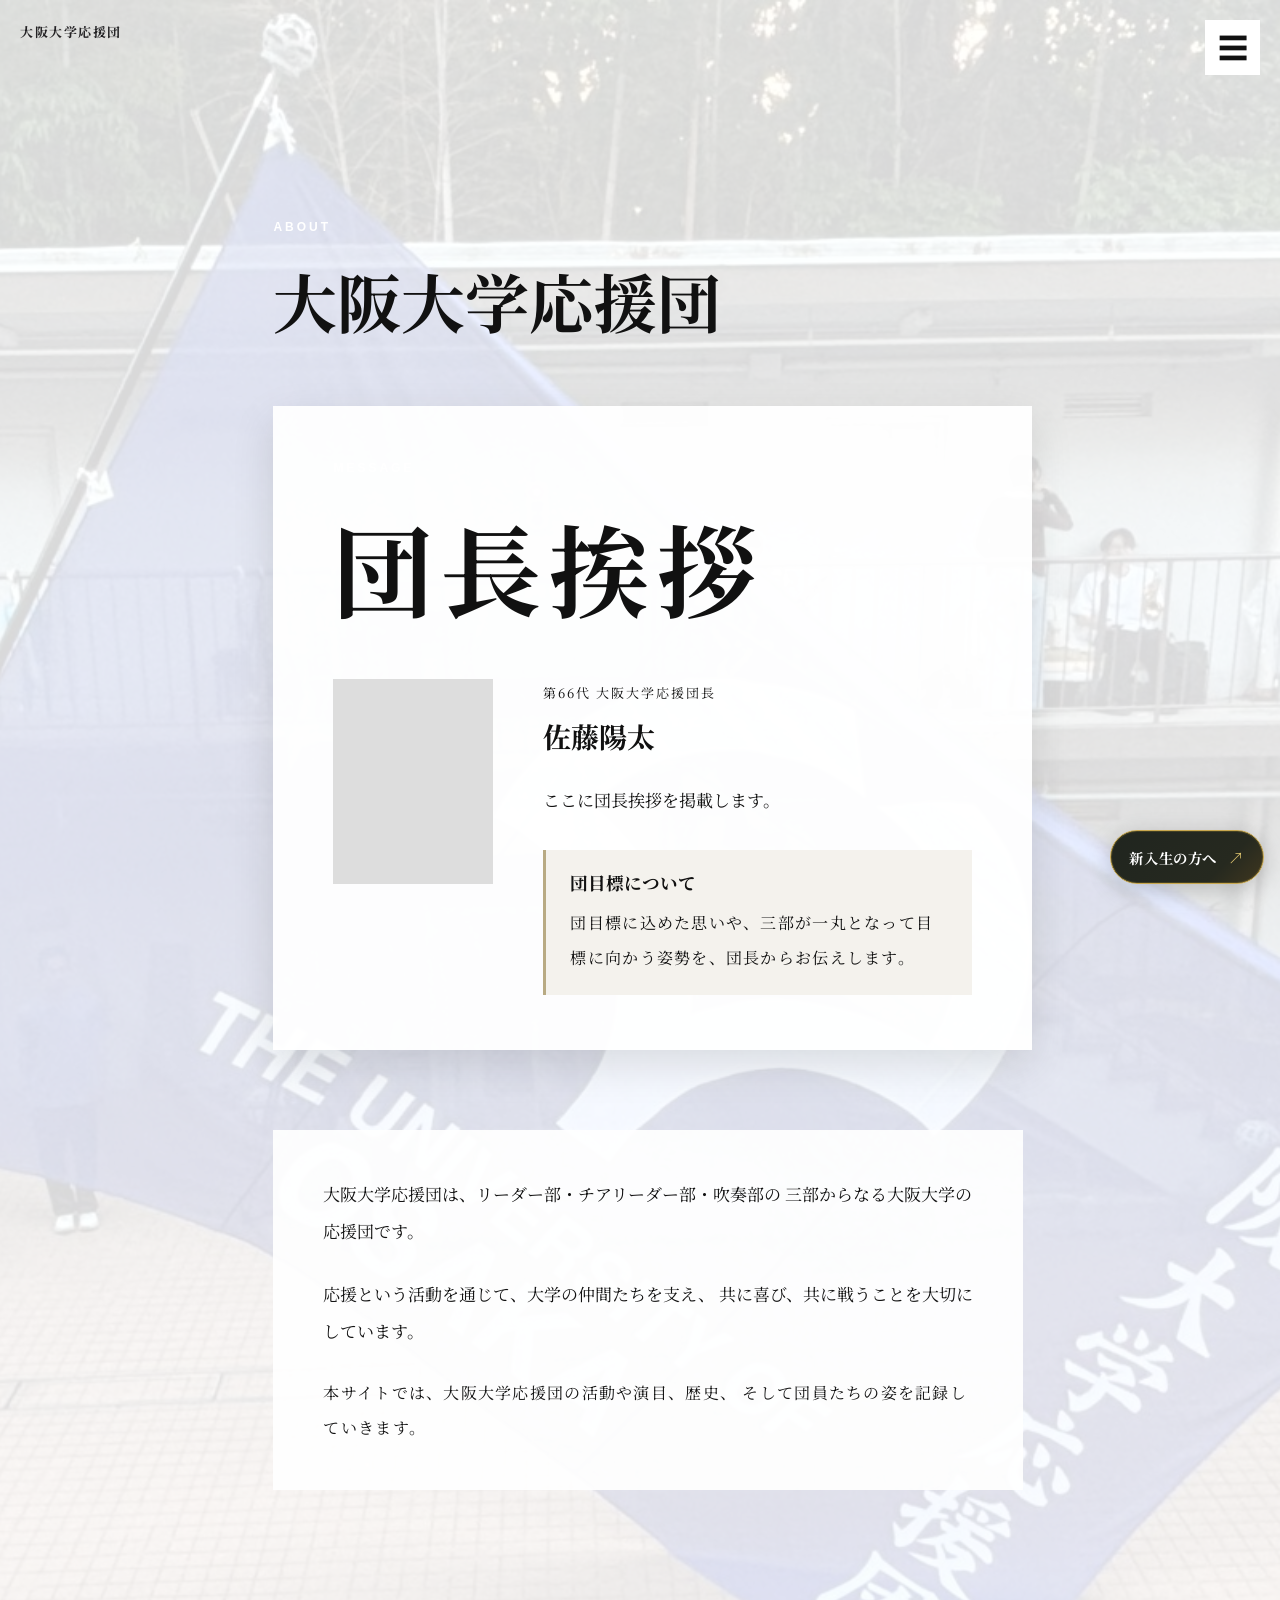
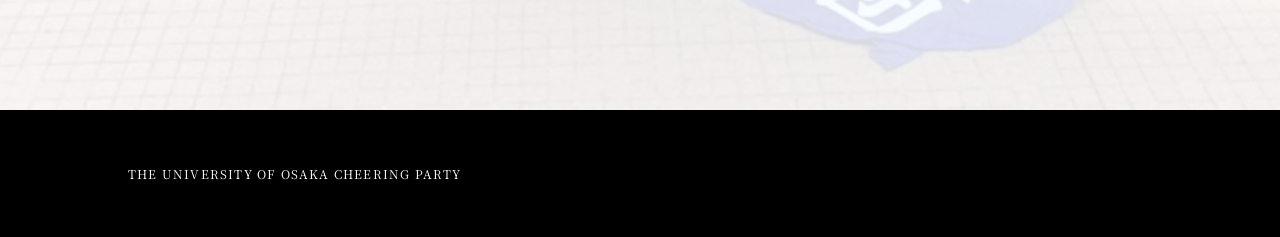
==== commit 06ef077f: "ハンバーガーメニューの変更" ====
--- a/about.html
+++ b/about.html
@@ -5,7 +5,7 @@
     <meta charset="UTF-8">
     <meta name="viewport" content="width=device-width, initial-scale=1.0">
 
-    <title>ABOUT | 大阪大学応援団 ARCHIVE</title>
+    <title>ABOUT | 大阪大学応援団 OFFICIAL</title>
 
     <link rel="stylesheet" href="css/style.css">
 
@@ -22,23 +22,24 @@
     </button>
 
     <nav class="menu" id="menu" aria-label="サイトメニュー">
-        <a href="index.html">HOME</a>
+        <a href="index.html">ホーム</a>
         <div class="menu-group">
-            <button class="menu-submenu-toggle" type="button" aria-expanded="false" aria-controls="aboutSubmenu">ABOUT <span aria-hidden="true">＋</span></button>
-            <div class="menu-submenu" id="aboutSubmenu" hidden>
-                <a href="about.html">ABOUT</a>
-                <a href="leader.html">LEADER</a>
-                <a href="cheer.html">CHEER LEADER</a>
-                <a href="band.html">BRASS</a>
+            <button class="menu-submenu-toggle" type="button" aria-expanded="false" aria-controls="partsSubmenu">三部について <span aria-hidden="true">＋</span></button>
+            <div class="menu-submenu" id="partsSubmenu" hidden>
+                <a href="leader.html">リーダー部</a>
+                <a href="cheer.html">チアリーダー部</a>
+                <a href="band.html">ブラス部</a>
             </div>
         </div>
-        <a href="member.html">MEMBER</a>
-        <a href="performance.html">PERFORMANCE</a>
-        <a href="history.html">HISTORY</a>
+        <a href="about.html">応援団について</a>
+        <a href="about.html#leader-message">団長挨拶</a>
+        <a href="member.html">団員紹介</a>
+        <a href="performance.html">演目</a>
+        <a href="history.html">応援団の歴史</a>
         <a href="activity.html">活動記録</a>
         <a href="welcome.html">新入生・入団希望の皆様へ</a>
-        <a href="links.html">LINKS</a>
-        <a href="contact.html">CONTACT</a>
+        <a href="links.html">関連リンク</a>
+        <a href="contact.html">お問い合わせ</a>
     </nav>
 
     <main>
@@ -55,7 +56,7 @@
 
         
 
-        <div class="leader-message">
+        <div class="leader-message" id="leader-message">
 
             <div class="leader-message-header">
 
--- a/css/style.css
+++ b/css/style.css
@@ -7,6 +7,43 @@
     background-color: #ffffff;
     color: #111111;
     font-family: sans-serif;
+}
+
+.site-newcomer-link {
+    position: fixed;
+    right: max(1rem, env(safe-area-inset-right));
+    bottom: max(1rem, env(safe-area-inset-bottom));
+    z-index: 900;
+    display: inline-flex;
+    align-items: center;
+    gap: 0.7rem;
+    padding: 0.9rem 1.15rem;
+    border: 1px solid #c9a84f;
+    border-radius: 999px;
+    background: linear-gradient(135deg, #20251f 0%, #26291f 72%, #40371f 100%);
+    box-shadow: 0 6px 24px rgba(0, 0, 0, 0.2), inset 0 0 0 1px rgba(212, 175, 55, 0.18);
+    color: #fff;
+    font-size: 0.9rem;
+    font-weight: 700;
+    letter-spacing: 0.04em;
+    text-decoration: none;
+    transition: transform 0.2s ease, background-color 0.2s ease;
+}
+
+.site-newcomer-link:hover,
+.site-newcomer-link:focus-visible {
+    transform: translateY(-3px);
+    background: linear-gradient(135deg, #2a3227 0%, #34372a 72%, #594a24 100%);
+}
+
+.site-newcomer-link span:last-child {
+    color: #e0c76f;
+    font-size: 1.1em;
+}
+
+.site-newcomer-link:focus-visible {
+    outline: 3px solid #d4af37;
+    outline-offset: 3px;
 }
 
 
@@ -50,6 +87,8 @@
     right: 0;
     width: 300px;
     height: 100vh;
+    overflow-y: auto;
+    overscroll-behavior: contain;
     z-index: 999;
 
    background-color: rgba(255, 255, 255, 0.12);
@@ -630,39 +669,173 @@
     letter-spacing: 0.05em;
 }
 
-.welcome-intro {
+.welcome-section-heading h2 {
+    margin: 0;
+    font-family: "Noto Serif JP", serif;
+    font-size: clamp(1.7rem, 3vw, 2.6rem);
+    line-height: 1.45;
+}
+
+.welcome-calendar-section {
     display: grid;
-    grid-template-columns: minmax(0, 1fr);
-    gap: clamp(2rem, 8vw, 7rem);
+    grid-template-columns: minmax(12rem, 0.7fr) minmax(0, 1.3fr);
+    align-items: start;
+    gap: clamp(2rem, 7vw, 6rem);
     padding: clamp(4rem, 9vw, 7rem) var(--page-gutter, 10%);
-    background: #fff;
-}
-
-.welcome-intro article + article {
-    padding-left: clamp(1.5rem, 5vw, 4rem);
-    border-left: 1px solid #c9c4b5;
-}
-
-.welcome-intro .section-label {
+    background: #f4f2ed;
+}
+
+.welcome-calendar-heading .section-label {
     margin: 0 0 1rem;
     color: #927928;
     font-size: 0.75rem;
     letter-spacing: 0.17em;
 }
 
-.welcome-intro h2,
-.welcome-section-heading h2 {
+.welcome-calendar-heading h2 {
     margin: 0;
     font-family: "Noto Serif JP", serif;
     font-size: clamp(1.7rem, 3vw, 2.6rem);
     line-height: 1.45;
 }
 
-.welcome-intro article > p:not(.section-label) {
-    line-height: 2;
-}
-
-.welcome-text-link,
+.welcome-calendar-heading > p:last-child {
+    line-height: 1.8;
+}
+
+.welcome-calendar {
+    min-width: 0;
+    padding: clamp(1rem, 3vw, 1.75rem);
+    border: 1px solid #d5d0c4;
+    background: rgba(255, 255, 255, 0.82);
+}
+
+.welcome-calendar-toolbar {
+    display: grid;
+    grid-template-columns: 2.75rem 1fr 2.75rem;
+    align-items: center;
+    gap: 1rem;
+    margin-bottom: 1rem;
+}
+
+.welcome-calendar-toolbar h3 {
+    margin: 0;
+    font-family: "Noto Serif JP", serif;
+    font-size: 1.35rem;
+    text-align: center;
+}
+
+.welcome-calendar-toolbar button {
+    width: 2.75rem;
+    height: 2.75rem;
+    border: 1px solid #c9c4b5;
+    border-radius: 50%;
+    background: #fff;
+    color: #20251f;
+    font-size: 1.8rem;
+    line-height: 1;
+    cursor: pointer;
+}
+
+.welcome-calendar-toolbar button:hover {
+    background: #f4f2ed;
+}
+
+.welcome-calendar-weekdays,
+.welcome-calendar-grid {
+    display: grid;
+    grid-template-columns: repeat(7, minmax(0, 1fr));
+}
+
+.welcome-calendar-weekdays span {
+    padding: 0.6rem 0.2rem;
+    color: #746532;
+    font-size: 0.8rem;
+    font-weight: 700;
+    text-align: center;
+}
+
+.welcome-calendar-day {
+    display: flex;
+    min-width: 0;
+    min-height: 6.4rem;
+    flex-direction: column;
+    align-items: stretch;
+    gap: 0.25rem;
+    padding: 0.45rem;
+    border: 1px solid #e4e0d7;
+    background: #fff;
+    color: #222;
+    font: inherit;
+    text-align: left;
+}
+
+button.welcome-calendar-day {
+    cursor: pointer;
+}
+
+button.welcome-calendar-day:hover,
+button.welcome-calendar-day:focus-visible {
+    border-color: #927928;
+    background: #faf8f0;
+}
+
+.welcome-calendar-day.is-outside-month {
+    background: #f7f6f2;
+    color: #aaa69d;
+}
+
+.welcome-calendar-day.is-today .welcome-calendar-day-number {
+    color: #8a7023;
+    font-weight: 800;
+}
+
+.welcome-calendar-day-number {
+    align-self: flex-start;
+    font-size: 0.85rem;
+}
+
+.welcome-calendar-event {
+    display: -webkit-box;
+    overflow: hidden;
+    padding: 0.2rem 0.3rem;
+    border-radius: 0.2rem;
+    background: #20251f;
+    color: #fff;
+    font-size: 0.7rem;
+    line-height: 1.35;
+    overflow-wrap: anywhere;
+    -webkit-box-orient: vertical;
+    -webkit-line-clamp: 2;
+}
+
+.welcome-calendar-more {
+    color: #746532;
+    font-size: 0.65rem;
+}
+
+.welcome-calendar-status {
+    min-height: 1.5em;
+    margin: 0.85rem 0 0;
+    color: #5e5849;
+    font-size: 0.85rem;
+}
+
+.welcome-calendar-admin-open {
+    margin-top: 0.35rem;
+    padding: 0.65rem 1rem;
+    border: 1px solid #20251f;
+    background: #20251f;
+    color: #fff;
+    font: inherit;
+    font-size: 0.9rem;
+    cursor: pointer;
+}
+
+.welcome-calendar-admin-open:hover {
+    background: #343b32;
+}
+
 .welcome-post-link {
     display: inline-flex;
     gap: 0.8rem;
@@ -717,6 +890,23 @@
     margin: 0.75rem 0 0;
     white-space: pre-wrap;
     overflow-wrap: anywhere;
+}
+
+.welcome-post-map {
+    margin: 1.25rem 0 0;
+}
+
+.welcome-post-map figcaption {
+    margin-bottom: 0.5rem;
+    font-weight: 700;
+}
+
+.welcome-post-map iframe {
+    display: block;
+    width: 100%;
+    aspect-ratio: 16 / 9;
+    min-height: 18rem;
+    border: 0;
 }
 
 .welcome-admin {
@@ -795,6 +985,13 @@
     resize: vertical;
 }
 
+.welcome-form-hint {
+    margin: -0.6rem 0 1rem;
+    color: #666;
+    font-size: 0.9rem;
+    line-height: 1.6;
+}
+
 .welcome-admin-panel label {
     display: block;
     font-weight: 700;
@@ -843,20 +1040,56 @@
 }
 
 @media (max-width: 760px) {
-    .welcome-intro,
+    .welcome-calendar-section,
     .welcome-posts-section {
         grid-template-columns: 1fr;
     }
 
-    .welcome-intro article + article {
-        padding: 2rem 0 0;
-        border-top: 1px solid #c9c4b5;
-        border-left: 0;
+    .welcome-calendar-day {
+        min-height: 5rem;
+        padding: 0.3rem;
+    }
+
+    .welcome-calendar-event {
+        padding: 0.15rem 0.2rem;
+        font-size: 0.62rem;
+    }
+
+    .welcome-calendar-more {
+        font-size: 0.58rem;
     }
 
     .welcome-admin-post {
         align-items: flex-start;
         flex-direction: column;
+    }
+}
+
+@media (max-width: 480px) {
+    .site-newcomer-link {
+        right: max(0.75rem, env(safe-area-inset-right));
+        bottom: max(0.75rem, env(safe-area-inset-bottom));
+        gap: 0.45rem;
+        padding: 0.75rem 0.9rem;
+        font-size: 0.8rem;
+    }
+
+    .welcome-calendar {
+        padding: 0.65rem;
+    }
+
+    .welcome-calendar-day {
+        min-height: 4.25rem;
+        padding: 0.2rem;
+    }
+
+    .welcome-calendar-day-number {
+        font-size: 0.75rem;
+    }
+
+    .welcome-calendar-event {
+        font-size: 0.55rem;
+        line-height: 1.25;
     }
 }
 
@@ -1129,8 +1362,8 @@
 
 
 .leader-message-photo {
-    width: 180px;
-    height: 230px;
+    width: 160px;
+    height: 205px;
 
     flex-shrink: 0;
 
@@ -1253,8 +1486,8 @@
     }
 
     .leader-message-photo {
-        width: 150px;
-        height: 190px;
+        width: 130px;
+        height: 170px;
     }
 
     .about-description {
@@ -2118,8 +2351,8 @@
 
 .activity-report-list {
     display: grid;
-    grid-template-columns: minmax(12rem, 0.7fr) minmax(0, 1.3fr);
-    gap: clamp(2rem, 7vw, 6rem);
+    grid-template-columns: minmax(0, 1fr);
+    gap: clamp(2rem, 5vw, 4rem);
     min-height: 340px;
     padding: clamp(4rem, 9vw, 7rem) var(--page-gutter, 10%);
     background: #f4f2ed;
@@ -2140,6 +2373,13 @@
 
 .activity-report-results {
     min-width: 0;
+}
+
+#activityReports {
+    display: grid;
+    grid-template-columns: repeat(3, minmax(0, 1fr));
+    direction: rtl;
+    gap: 1.5rem;
 }
 
 .activity-report-browse {
@@ -2228,12 +2468,14 @@
 }
 
 .activity-filter-no-results {
+    grid-column: 1 / -1;
     padding: 1.5rem;
     border-left: 1px solid #b8aa83;
     line-height: 1.8;
 }
 
 .activity-report-empty {
+    grid-column: 1 / -1;
     align-self: center;
     padding: 2rem 0 2rem clamp(1.5rem, 4vw, 3rem);
     border-left: 1px solid #b8aa83;
@@ -2254,6 +2496,10 @@
 @media (max-width: 760px) {
     .activity-report-list {
         grid-template-columns: 1fr;
+    }
+
+    #activityReports {
+        grid-template-columns: repeat(2, minmax(0, 1fr));
     }
 
     .activity-report-empty {
@@ -2438,6 +2684,7 @@
 
     letter-spacing: 0.12em;
 
+    -webkit-mix-blend-mode: difference;
     mix-blend-mode: difference;
 
     transition: opacity 0.2s ease;
@@ -3011,7 +3258,7 @@
             rgba(0, 0, 0, 0.4),
             rgba(0, 0, 0, 0.6)
         ),
-        url("../images/dan.JPG"),
+        
         url("../images/hata2.jpg");
 
     background-size: auto, 85% auto, cover;
@@ -3222,17 +3469,17 @@
 .cheer-message {
     display: grid;
 
-    grid-template-columns: 280px 1fr;
-
-    gap: 70px;
+    grid-template-columns: 160px 1fr;
+
+    gap: 45px;
 
     align-items: center;
 }
 
 
 .cheer-message-photo {
-    width: 280px;
-    height: 360px;
+    width: 160px;
+    height: 205px;
 
     background: #eeeeee;
 
@@ -3570,9 +3817,9 @@
 
 
     .cheer-message-photo {
-        width: 180px;
-
-        height: 230px;
+        width: 130px;
+
+        height: 170px;
     }
 
 
@@ -3780,17 +4027,17 @@
 .band-message {
     display: grid;
 
-    grid-template-columns: 280px 1fr;
-
-    gap: 70px;
+    grid-template-columns: 160px 1fr;
+
+    gap: 45px;
 
     align-items: center;
 }
 
 
 .band-message-photo {
-    width: 280px;
-    height: 360px;
+    width: 160px;
+    height: 205px;
 
     background: #eeeeee;
 
@@ -4121,9 +4368,9 @@
 
 
     .band-message-photo {
-        width: 180px;
-
-        height: 230px;
+        width: 130px;
+
+        height: 170px;
     }
 
 
@@ -4266,6 +4513,48 @@
 
 .contact-email:hover {
     opacity: 0.65;
+}
+
+.contact-lead {
+    max-width: 760px;
+    margin: 0 0 1rem;
+    font-size: 17px;
+    line-height: 2;
+}
+
+.contact-deadline {
+    max-width: 760px;
+    margin: 0 0 2.5rem;
+    line-height: 2;
+}
+
+.contact-action {
+    display: inline-flex;
+    align-items: center;
+    gap: 0.6rem;
+    margin: 0.35rem 0 0.6rem;
+    padding: 0.75rem 1.1rem;
+    border: 1px solid #20251f;
+    background: #20251f;
+    color: #fff;
+    font-weight: 700;
+    text-decoration: none;
+}
+
+.contact-action:hover {
+    border-color: #927928;
+    background: #343b32;
+}
+
+.contact-action span {
+    color: #e0c76f;
+}
+
+.site-credit {
+    margin-top: 1.4rem;
+    color: rgba(255, 255, 255, 0.72);
+    font-size: 0.75rem;
+    letter-spacing: 0.04em;
 }
 
 
@@ -4940,6 +5229,7 @@
     overflow: hidden;
     border: 6px solid #0a1b36;
     background: #0a1b36;
+    margin-bottom: 39px;
 }
 
 .home-part-panel {
@@ -5094,6 +5384,10 @@
 }
 
 @media (max-width: 760px) {
+    .home-part-panel.part-leader .home-part-background {
+        background-image: url("../images/leader3-l.jpg");
+    }
+
     .parts > .section-label {
         padding: 4rem var(--page-gutter) 0.75rem;
     }
@@ -5429,14 +5723,25 @@
 
 
 .activity-report-card {
+    direction: ltr;
     border: 1px solid #d8d8d8;
     background: #ffffff;
     padding: 35px;
-    margin-bottom: 30px;
+    margin: 0;
 }
 
 .activity-report-card:hover {
     border-color: #999999;
+}
+
+.activity-report-pin-badge {
+    display: inline-block;
+    margin-bottom: 0.75rem;
+    padding: 0.25rem 0.65rem;
+    border: 1px solid #b8aa83;
+    color: #655522;
+    font-size: 0.75rem;
+    letter-spacing: 0.08em;
 }
 
 .activity-report-labels {
@@ -5510,6 +5815,16 @@
     border-color: #8a3333 !important;
     background: #8a3333;
     color: #fff;
+}
+
+.activity-admin-panel .activity-report-admin-actions .activity-report-pin-button[aria-pressed="true"] {
+    border-color: #927928;
+    background: #927928;
+}
+
+.activity-admin-panel .activity-report-admin-actions .activity-report-pin-button:disabled {
+    opacity: 0.6;
+    cursor: wait;
 }
 
 .activity-tag-picker {
@@ -5647,9 +5962,12 @@
 
 @media (max-width: 700px) {
 
+    #activityReports {
+        grid-template-columns: 1fr;
+    }
+
     .activity-report-card {
         padding: 25px 20px;
-        margin-bottom: 20px;
     }
 
     .past-activity-reports-button {
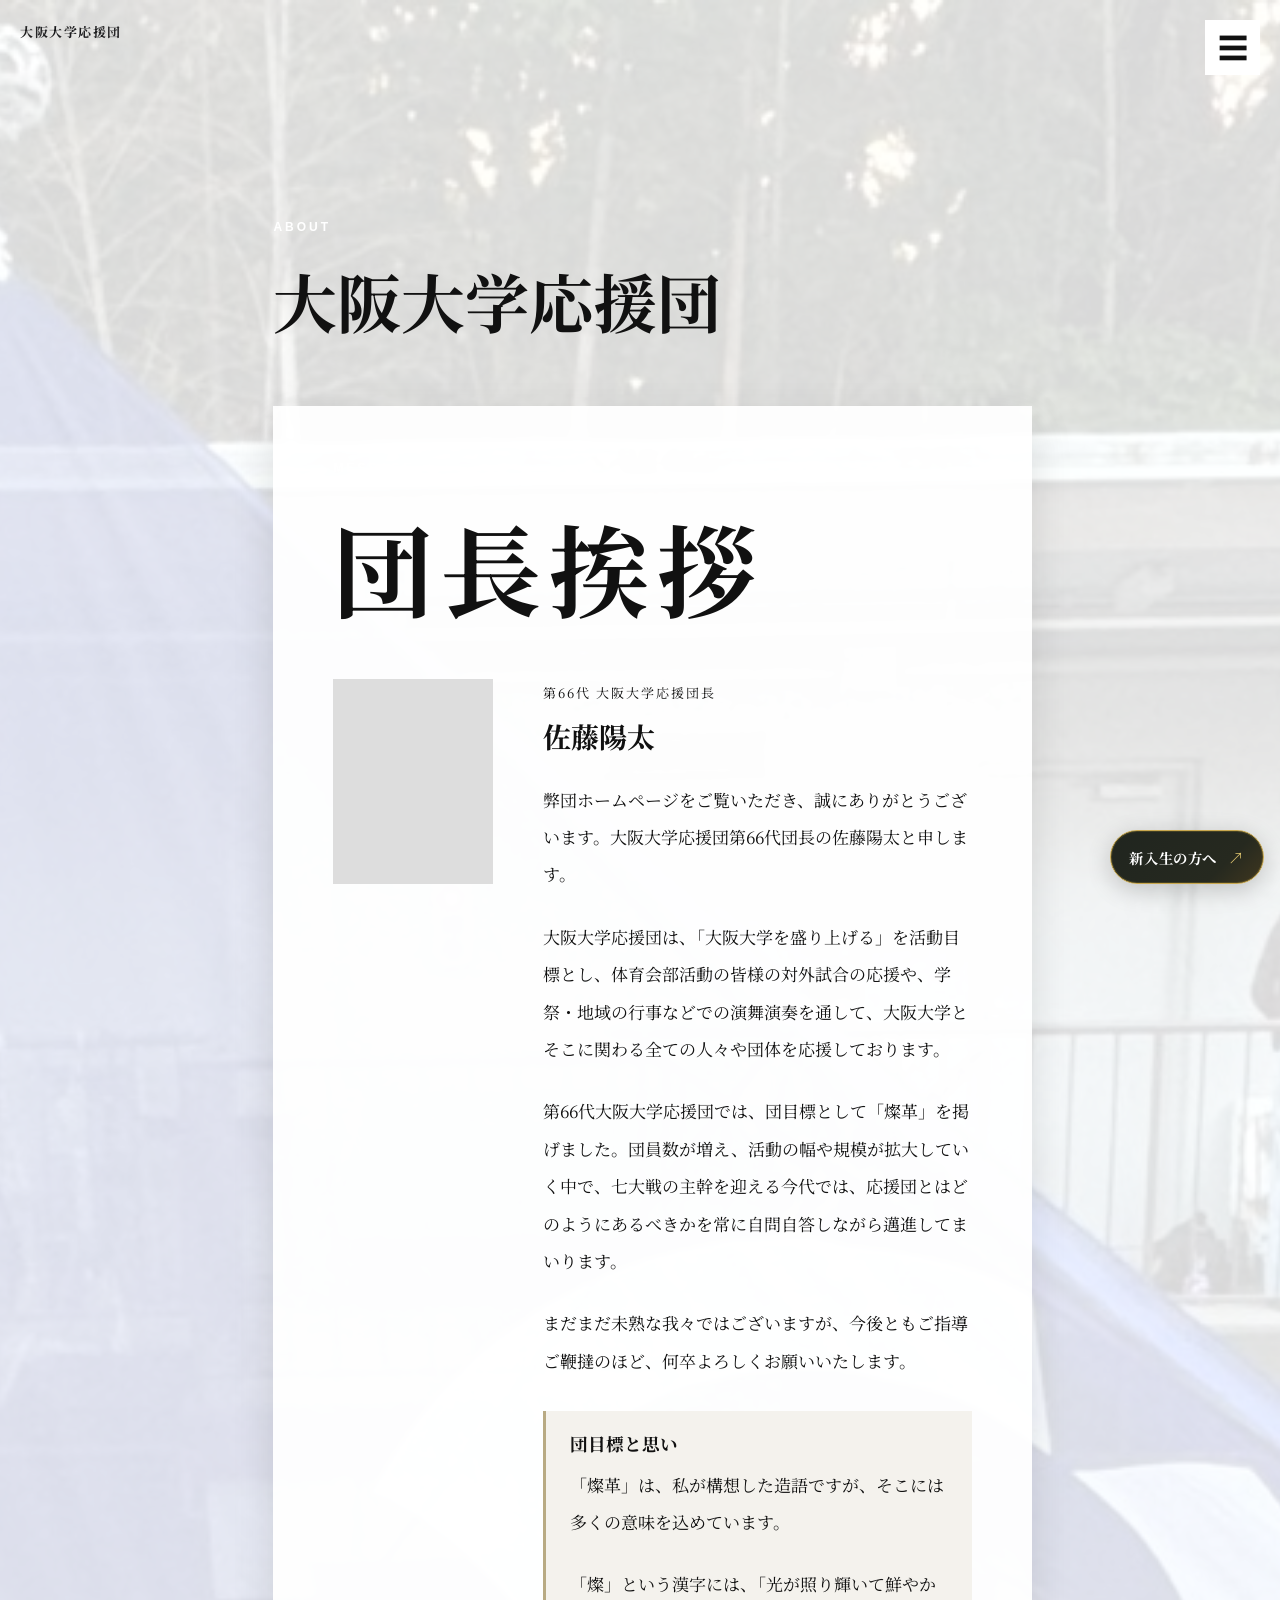
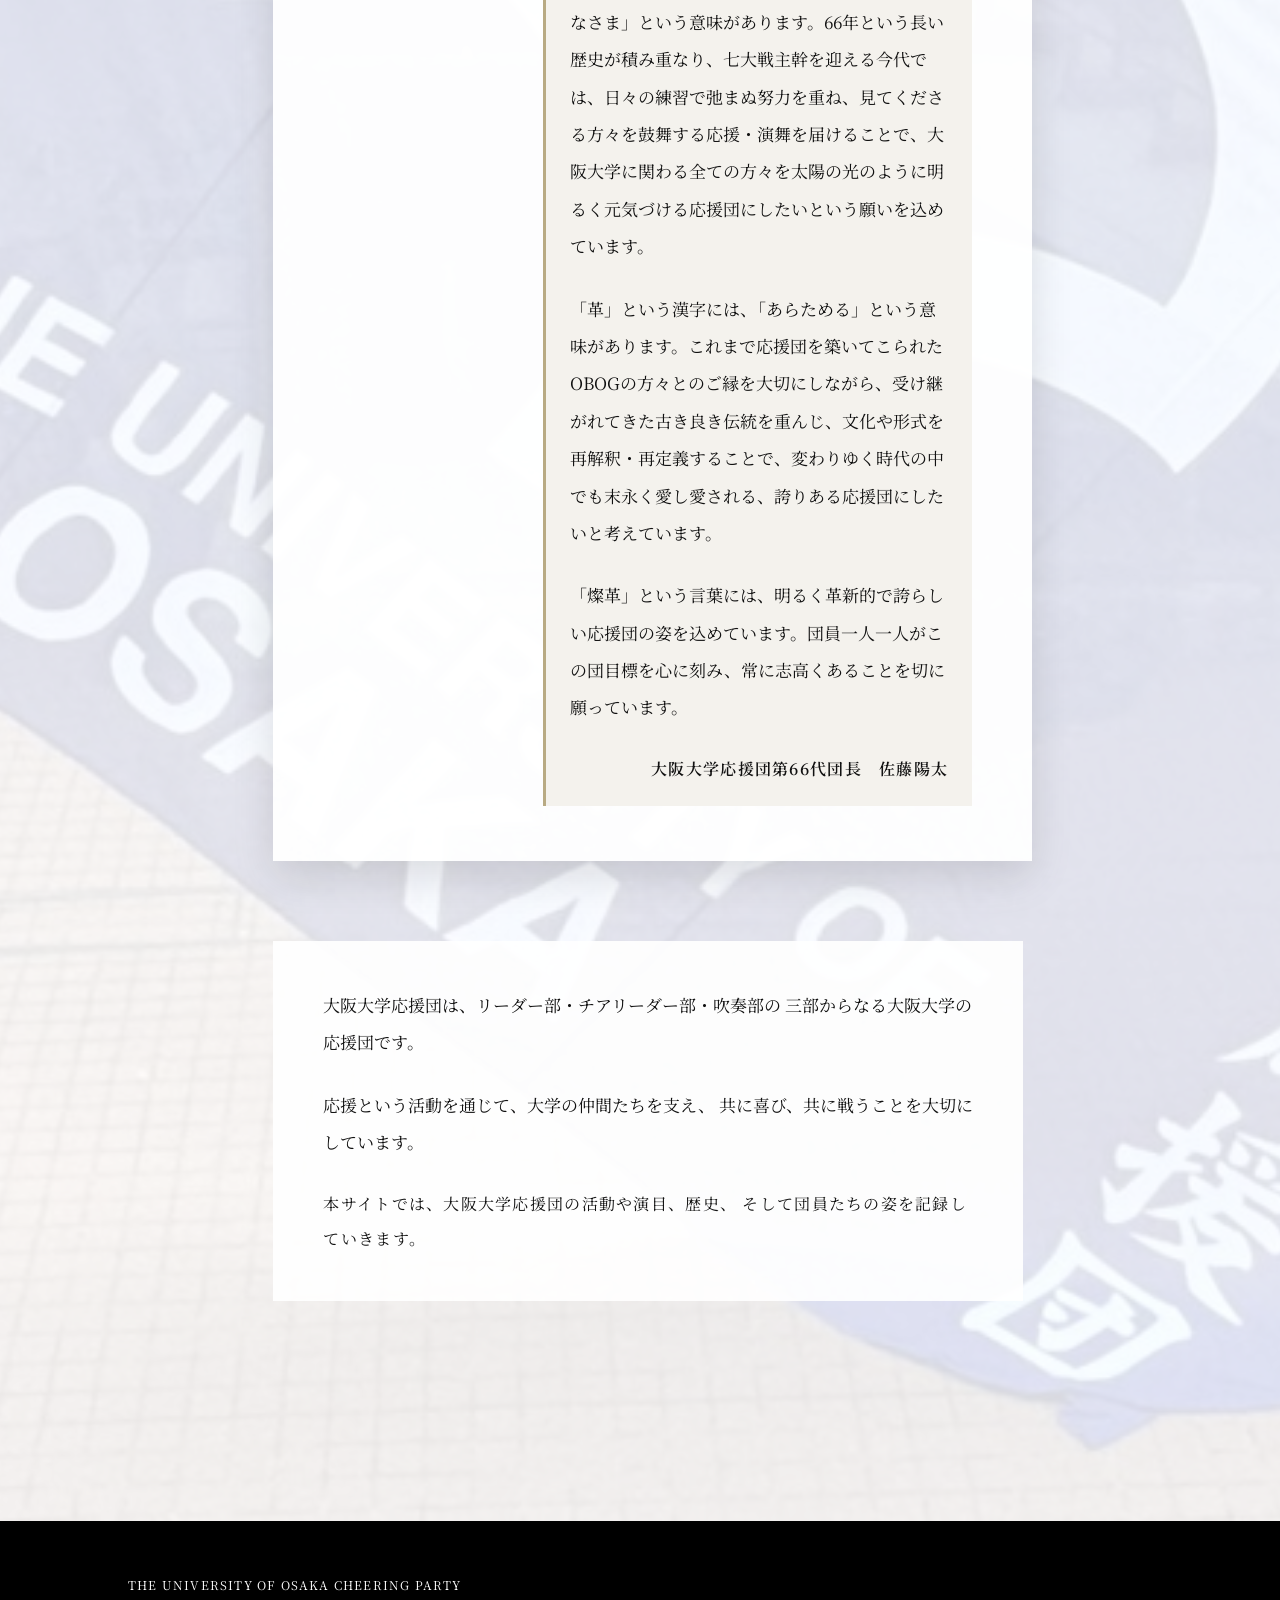
==== commit ff78a204: "Add 66th leader message and Sanka goal" ====
--- a/about.html
+++ b/about.html
@@ -83,12 +83,28 @@
                     <h3>佐藤陽太</h3>
 
                     <p>
-                        ここに団長挨拶を掲載します。
+                        弊団ホームページをご覧いただき、誠にありがとうございます。大阪大学応援団第66代団長の佐藤陽太と申します。
+                    </p>
+
+                    <p>
+                        大阪大学応援団は、「大阪大学を盛り上げる」を活動目標とし、体育会部活動の皆様の対外試合の応援や、学祭・地域の行事などでの演舞演奏を通して、大阪大学とそこに関わる全ての人々や団体を応援しております。
+                    </p>
+
+                    <p>
+                        第66代大阪大学応援団では、団目標として「燦革」を掲げました。団員数が増え、活動の幅や規模が拡大していく中で、七大戦の主幹を迎える今代では、応援団とはどのようにあるべきかを常に自問自答しながら邁進してまいります。
+                    </p>
+
+                    <p>
+                        まだまだ未熟な我々ではございますが、今後ともご指導ご鞭撻のほど、何卒よろしくお願いいたします。
                     </p>
 
                     <div class="leader-message-goal">
-                        <h4>団目標について</h4>
-                        <p>団目標に込めた思いや、三部が一丸となって目標に向かう姿勢を、団長からお伝えします。</p>
+                        <h4>団目標と思い</h4>
+                        <p>「燦革」は、私が構想した造語ですが、そこには多くの意味を込めています。</p>
+                        <p>「燦」という漢字には、「光が照り輝いて鮮やかなさま」という意味があります。66年という長い歴史が積み重なり、七大戦主幹を迎える今代では、日々の練習で弛まぬ努力を重ね、見てくださる方々を鼓舞する応援・演舞を届けることで、大阪大学に関わる全ての方々を太陽の光のように明るく元気づける応援団にしたいという願いを込めています。</p>
+                        <p>「革」という漢字には、「あらためる」という意味があります。これまで応援団を築いてこられたOBOGの方々とのご縁を大切にしながら、受け継がれてきた古き良き伝統を重んじ、文化や形式を再解釈・再定義することで、変わりゆく時代の中でも末永く愛し愛される、誇りある応援団にしたいと考えています。</p>
+                        <p>「燦革」という言葉には、明るく革新的で誇らしい応援団の姿を込めています。団員一人一人がこの団目標を心に刻み、常に志高くあることを切に願っています。</p>
+                        <p class="leader-signature">大阪大学応援団第66代団長　佐藤陽太</p>
                     </div>
 
                 
--- a/css/style.css
+++ b/css/style.css
@@ -854,6 +854,446 @@
     padding: clamp(4rem, 9vw, 7rem) var(--page-gutter, 10%);
 }
 
+.welcome-years-section {
+    padding: clamp(3.5rem, 8vw, 6rem) var(--page-gutter, 10%);
+    background: #f3f1eb;
+}
+
+.welcome-years-section .welcome-section-heading {
+    max-width: 46rem;
+    margin-bottom: 2rem;
+}
+
+.welcome-years-section .welcome-section-heading h2,
+.welcome-year-hero h1 {
+    font-family: "Noto Serif JP", serif;
+}
+
+.welcome-year-cards {
+    display: grid;
+    grid-template-columns: repeat(auto-fit, minmax(min(100%, 16rem), 1fr));
+    gap: 1rem;
+}
+
+.welcome-year-card {
+    display: flex;
+    min-height: 13rem;
+    flex-direction: column;
+    padding: clamp(1.25rem, 3vw, 2rem);
+    border: 1px solid #d5d0c4;
+    background: #fff;
+    color: #20251f;
+    text-decoration: none;
+    transition: transform 160ms ease, border-color 160ms ease;
+}
+
+.welcome-year-card:hover,
+.welcome-year-card:focus-visible {
+    transform: translateY(-3px);
+    border-color: #927928;
+}
+
+.welcome-year-card-year {
+    color: #927928;
+    font-size: 0.85rem;
+    font-weight: 700;
+    letter-spacing: 0.12em;
+}
+
+.welcome-year-card h3 {
+    margin: 0.6rem 0;
+    font-family: "Noto Serif JP", serif;
+    font-size: 1.3rem;
+}
+
+.welcome-year-card p {
+    margin: 0;
+    color: #514f49;
+    line-height: 1.8;
+}
+
+.welcome-year-card-link {
+    margin-top: auto;
+    padding-top: 1.2rem;
+    font-weight: 700;
+}
+
+.welcome-year-page main {
+    min-height: 70vh;
+}
+
+.welcome-year-hero {
+    padding: clamp(7rem, 14vw, 11rem) var(--page-gutter, 10%) clamp(2.5rem, 6vw, 5rem);
+    background: #20251f;
+    color: #fff;
+}
+
+.welcome-year-hero .section-label {
+    color: #c5aa56;
+}
+
+.welcome-year-hero h1 {
+    max-width: 18ch;
+    margin: 0.6rem 0 1rem;
+    font-size: clamp(2rem, 6vw, 4rem);
+    line-height: 1.35;
+}
+
+.welcome-year-hero > p:last-child {
+    max-width: 50rem;
+    margin: 0;
+    color: #e4e1d8;
+    line-height: 2;
+    white-space: pre-wrap;
+}
+
+.welcome-year-status,
+.welcome-year-back {
+    display: block;
+    width: min(100% - 2rem, 58rem);
+    margin: 2rem auto;
+}
+
+.welcome-year-page-admin {
+    width: min(100% - 2rem, 58rem);
+    margin: 1.5rem auto;
+    padding: 1rem;
+    border: 1px solid #e0ddd4;
+    background: #f8f7f3;
+}
+
+.welcome-year-page-admin > button,
+.welcome-year-page-admin form button,
+.welcome-year-page-admin #welcomeYearPageEditor > button,
+.welcome-year-page-admin .welcome-form-actions button {
+    padding: 0.7rem 1rem;
+    border: 1px solid #20251f;
+    background: #20251f;
+    color: #fff;
+    font: inherit;
+    cursor: pointer;
+}
+
+.welcome-year-page-admin form,
+#welcomeYearEditControls {
+    display: grid;
+    gap: 0.6rem;
+    margin-top: 1rem;
+}
+
+.welcome-year-page-admin form[hidden],
+#welcomeYearEditControls[hidden],
+#welcomeYearPageEditor[hidden] {
+    display: none;
+}
+
+.welcome-year-page-admin label {
+    display: block;
+    font-weight: 700;
+}
+
+.welcome-year-page-admin input,
+.welcome-year-page-admin textarea {
+    box-sizing: border-box;
+    display: block;
+    width: 100%;
+    margin: 0.4rem 0 0.8rem;
+    padding: 0.75rem;
+    border: 1px solid #c9c4b5;
+    background: #fff;
+    color: #111;
+    font: inherit;
+}
+
+.welcome-year-page-admin .welcome-year-block-toolbar,
+.welcome-year-page-admin .welcome-form-actions {
+    display: flex;
+    flex-wrap: wrap;
+    gap: 0.6rem;
+}
+
+.welcome-year-page-admin #welcomeYearPageMessage,
+.welcome-year-page-admin #welcomeYearLoginStatus {
+    min-height: 1.5em;
+    margin: 0;
+    color: #725d1b;
+}
+
+.welcome-year-content {
+    position: relative;
+    display: block;
+    width: min(100% - 2rem, 58rem);
+    min-height: 720px;
+    margin: 0 auto 3rem;
+    overflow: hidden;
+    border: 1px solid #d5d0c4;
+    background-color: #fff;
+    background-image: linear-gradient(#f3f1eb 1px, transparent 1px), linear-gradient(90deg, #f3f1eb 1px, transparent 1px);
+    background-size: 32px 32px;
+}
+
+.welcome-year-content-block {
+    position: absolute;
+    box-sizing: border-box;
+    min-width: 0;
+    padding: clamp(1.25rem, 4vw, 2.5rem);
+    border: 1px solid #e0ddd4;
+    background: #fff;
+    box-shadow: 0 8px 24px rgba(31, 34, 29, 0.08);
+    overflow-wrap: anywhere;
+}
+
+.welcome-year-content-block.is-editable {
+    cursor: grab;
+    touch-action: none;
+    user-select: none;
+}
+
+.welcome-year-content-block.is-editable:active {
+    cursor: grabbing;
+}
+
+.welcome-year-content-block.is-selected {
+    z-index: 3;
+    outline: 2px solid #9a7b20;
+    outline-offset: 2px;
+}
+
+.welcome-year-content-block h2 {
+    margin: 0 0 1rem;
+    font-family: "Noto Serif JP", serif;
+    font-size: clamp(1.25rem, 3vw, 1.8rem);
+}
+
+.welcome-year-content-text p {
+    margin: 0;
+    font-size: clamp(0.82rem, 1.25vw, 1rem);
+    line-height: 2;
+    white-space: pre-wrap;
+    overflow-wrap: anywhere;
+}
+
+.welcome-year-content-block figure {
+    margin: 0;
+}
+
+.welcome-year-content-block img {
+    display: block;
+    width: 100%;
+    max-height: 70vh;
+    object-fit: contain;
+    background: #f3f1eb;
+}
+
+.welcome-year-content-block figcaption {
+    margin-top: 0.8rem;
+    color: #514f49;
+    font-size: clamp(0.82rem, 1.25vw, 1rem);
+    line-height: 1.8;
+    white-space: pre-wrap;
+}
+
+.welcome-year-content-image figure {
+    display: grid;
+    gap: 0.6rem;
+}
+
+.welcome-year-editor-hint {
+    margin: 0 0 0.75rem;
+    color: #5e5849;
+    font-size: 0.9rem;
+    line-height: 1.7;
+}
+
+.welcome-year-canvas {
+    position: relative;
+    box-sizing: border-box;
+    width: 100%;
+    min-height: 720px;
+    overflow: hidden;
+    border: 1px solid #c9c4b5;
+    background-color: #fbfaf7;
+    background-image: linear-gradient(#e8e5dc 1px, transparent 1px), linear-gradient(90deg, #e8e5dc 1px, transparent 1px);
+    background-size: 32px 32px;
+    touch-action: none;
+}
+
+.welcome-year-canvas-item {
+    position: absolute;
+    box-sizing: border-box;
+    min-width: 4rem;
+    padding: 1rem;
+    border: 1px solid #c9c4b5;
+    background: #fff;
+    box-shadow: 0 5px 18px rgba(31, 34, 29, 0.12);
+    cursor: grab;
+    overflow-wrap: anywhere;
+    touch-action: none;
+    user-select: none;
+}
+
+.welcome-year-canvas-item:active,
+.welcome-year-canvas-item.is-dragging {
+    cursor: grabbing;
+}
+
+.welcome-year-canvas-item.is-selected {
+    z-index: 2;
+    outline: 2px solid #9a7b20;
+    outline-offset: 2px;
+}
+
+.welcome-year-move-grip {
+    display: block;
+    margin: -0.4rem -0.35rem 0.6rem;
+    color: #746532;
+    font-size: 0.72rem;
+    font-weight: 700;
+}
+
+.welcome-year-canvas-heading {
+    margin: 0 0 0.5rem;
+    font-family: "Noto Serif JP", serif;
+    font-size: 1.15rem;
+}
+
+.welcome-year-canvas-text {
+    margin: 0;
+    line-height: 1.8;
+    white-space: pre-wrap;
+}
+
+.welcome-year-canvas-item figure {
+    display: grid;
+    gap: 0.5rem;
+    margin: 0;
+}
+
+.welcome-year-canvas-item img {
+    display: block;
+    width: 100%;
+    max-height: 17rem;
+    object-fit: contain;
+    background: #f3f1eb;
+}
+
+.welcome-year-canvas-item figcaption {
+    line-height: 1.65;
+    white-space: pre-wrap;
+}
+
+.welcome-year-image-placeholder,
+.welcome-year-canvas-empty {
+    display: block;
+    padding: 2.5rem 1rem;
+    color: #746532;
+    text-align: center;
+}
+
+.welcome-year-inspector {
+    display: grid;
+    grid-template-columns: repeat(2, minmax(0, 1fr));
+    gap: 0.75rem 1rem;
+    margin-top: 1rem;
+    padding: 1.25rem;
+    border: 1px solid #d5d0c4;
+    background: #f8f7f3;
+}
+
+.welcome-year-inspector h3,
+.welcome-year-inspector-empty {
+    grid-column: 1 / -1;
+    margin: 0;
+}
+
+.welcome-year-inspector label {
+    min-width: 0;
+}
+
+.welcome-admin-panel .welcome-year-inspector input,
+.welcome-admin-panel .welcome-year-inspector textarea {
+    margin-bottom: 0;
+}
+
+.welcome-year-inspector input[type="range"] {
+    padding: 0.35rem 0;
+}
+
+.welcome-year-position-fields {
+    display: grid;
+    grid-template-columns: repeat(2, minmax(0, 1fr));
+    gap: 0.5rem;
+}
+
+.welcome-year-remove-block {
+    align-self: end;
+    border-color: #9b3930 !important;
+    background: #fff !important;
+    color: #9b3930 !important;
+}
+
+.welcome-year-back {
+    color: #20251f;
+    font-weight: 700;
+}
+
+.welcome-year-admin-wrap {
+    margin-top: 3rem;
+    padding-top: 2.5rem;
+    border-top: 3px solid #e5e1d7;
+}
+
+.welcome-year-admin-wrap > .section-label {
+    color: #927928;
+}
+
+.welcome-year-publish-label {
+    display: flex !important;
+    align-items: center;
+    gap: 0.6rem;
+}
+
+.welcome-admin-panel .welcome-year-publish-label input {
+    display: inline-block;
+    width: 1.2rem;
+    height: 1.2rem;
+    margin: 0;
+}
+
+.welcome-year-block-toolbar,
+.welcome-year-block-controls {
+    display: flex;
+    flex-wrap: wrap;
+    gap: 0.5rem;
+    margin: 1rem 0;
+}
+
+.welcome-year-edit-block {
+    min-width: 0;
+    margin: 1rem 0;
+    padding: 1rem;
+    border: 1px solid #d5d0c4;
+}
+
+.welcome-year-edit-block legend {
+    padding: 0 0.4rem;
+    font-weight: 700;
+}
+
+.welcome-admin-panel .welcome-year-block-controls button {
+    padding: 0.45rem 0.7rem;
+    font-size: 0.85rem;
+}
+
+.welcome-year-editor-preview {
+    display: block;
+    width: min(100%, 24rem);
+    max-height: 16rem;
+    margin: 0.5rem 0 1rem;
+    object-fit: contain;
+    background: #eee;
+}
+
 .welcome-section-heading .section-label {
     color: #927928;
 }
@@ -1045,6 +1485,11 @@
         grid-template-columns: 1fr;
     }
 
+    .welcome-years-section {
+        padding-right: max(1rem, var(--page-gutter, 5%));
+        padding-left: max(1rem, var(--page-gutter, 5%));
+    }
+
     .welcome-calendar-day {
         min-height: 5rem;
         padding: 0.3rem;
@@ -1062,6 +1507,32 @@
     .welcome-admin-post {
         align-items: flex-start;
         flex-direction: column;
+    }
+
+    .welcome-year-inspector {
+        grid-template-columns: 1fr;
+        padding: 1rem;
+    }
+
+    .welcome-year-inspector h3,
+    .welcome-year-inspector-empty {
+        grid-column: auto;
+    }
+
+    .welcome-year-canvas-item {
+        padding: 0.7rem;
+    }
+
+    .welcome-year-canvas-heading {
+        font-size: 1rem;
+    }
+
+    .welcome-year-content {
+        width: calc(100% - 1rem);
+    }
+
+    .welcome-year-content-block {
+        padding: 0.85rem;
     }
 }
 
@@ -1429,6 +1900,16 @@
 
 .leader-message-goal p {
     margin: 0;
+}
+
+.leader-message-goal p + p {
+    margin-top: 0.85rem;
+}
+
+.leader-message-goal .leader-signature {
+    margin-top: 1.25rem;
+    text-align: right;
+    font-weight: 600;
 }
 
 
@@ -2213,8 +2694,7 @@
         overflow-wrap: anywhere;
     }
 
-    .welcome-hero > p:last-child,
-    .welcome-intro article > p:not(.section-label) {
+    .welcome-hero > p:last-child {
         line-height: 1.9;
         overflow-wrap: anywhere;
     }
@@ -3700,6 +4180,7 @@
 
 
 .cheer-instagram {
+    padding: 60px 12%;
     background: #111111;
 
     color: white;
@@ -3711,19 +4192,19 @@
 
     margin: 0 auto;
 
-    padding: 130px 0;
+    padding: 0;
 }
 
 
 .cheer-instagram-inner h2 {
-    margin: 0 0 60px;
+    margin: 0 0 22px;
 
     font-family: "Noto Serif JP", serif;
 
     font-size: clamp(
-        50px,
-        7vw,
-        85px
+        26px,
+        3.5vw,
+        38px
     );
 
     letter-spacing: 0.08em;
@@ -3737,9 +4218,9 @@
 
     align-items: center;
 
-    max-width: 800px;
-
-    padding: 25px 0;
+    max-width: 480px;
+
+    padding: 14px 0;
 
     border-top: 1px solid #666666;
 
@@ -3749,7 +4230,7 @@
 
     text-decoration: none;
 
-    font-size: 16px;
+    font-size: 15px;
 
     letter-spacing: 0.08em;
 
@@ -3767,7 +4248,7 @@
 
 
 .instagram-arrow {
-    font-size: 25px;
+    font-size: 19px;
 
     transition: transform 0.3s ease;
 }
@@ -3857,13 +4338,16 @@
     }
 
 
+    .cheer-instagram {
+        padding: 42px 8%;
+    }
+
     .cheer-instagram-inner {
-        padding: 90px 8%;
-    }
-
+        padding: 0;
+    }
 
     .cheer-instagram-inner h2 {
-        font-size: 50px;
+        font-size: clamp(24px, 5vw, 32px);
     }
 
 }
@@ -4251,6 +4735,7 @@
 
 
 .band-instagram {
+    padding: 60px 12%;
     background: #111111;
 
     color: white;
@@ -4262,19 +4747,19 @@
 
     margin: 0 auto;
 
-    padding: 130px 0;
+    padding: 0;
 }
 
 
 .band-instagram-inner h2 {
-    margin: 0 0 60px;
+    margin: 0 0 22px;
 
     font-family: "Noto Serif JP", serif;
 
     font-size: clamp(
-        50px,
-        7vw,
-        85px
+        26px,
+        3.5vw,
+        38px
     );
 
     letter-spacing: 0.08em;
@@ -4288,9 +4773,9 @@
 
     align-items: center;
 
-    max-width: 800px;
-
-    padding: 25px 0;
+    max-width: 480px;
+
+    padding: 14px 0;
 
     border-top: 1px solid #666666;
 
@@ -4300,7 +4785,7 @@
 
     text-decoration: none;
 
-    font-size: 16px;
+    font-size: 15px;
 
     letter-spacing: 0.08em;
 
@@ -4318,7 +4803,7 @@
 
 
 .band-instagram-arrow {
-    font-size: 25px;
+    font-size: 19px;
 
     transition: transform 0.3s ease;
 }
@@ -4408,13 +4893,16 @@
     }
 
 
+    .band-instagram {
+        padding: 42px 8%;
+    }
+
     .band-instagram-inner {
-        padding: 90px 8%;
-    }
-
+        padding: 0;
+    }
 
     .band-instagram-inner h2 {
-        font-size: 50px;
+        font-size: clamp(24px, 5vw, 32px);
     }
 
 }
@@ -4553,7 +5041,7 @@
 .site-credit {
     margin-top: 1.4rem;
     color: rgba(255, 255, 255, 0.72);
-    font-size: 0.75rem;
+    font-size: 0.65rem;
     letter-spacing: 0.04em;
 }
 
@@ -6116,10 +6604,3 @@
         background-size: contain;
     }
 }
-
-@media (max-width: 760px) {
-    .welcome-intro h2 {
-        margin-bottom: 0.75rem;
-        line-height: 1.7;
-    }
-}
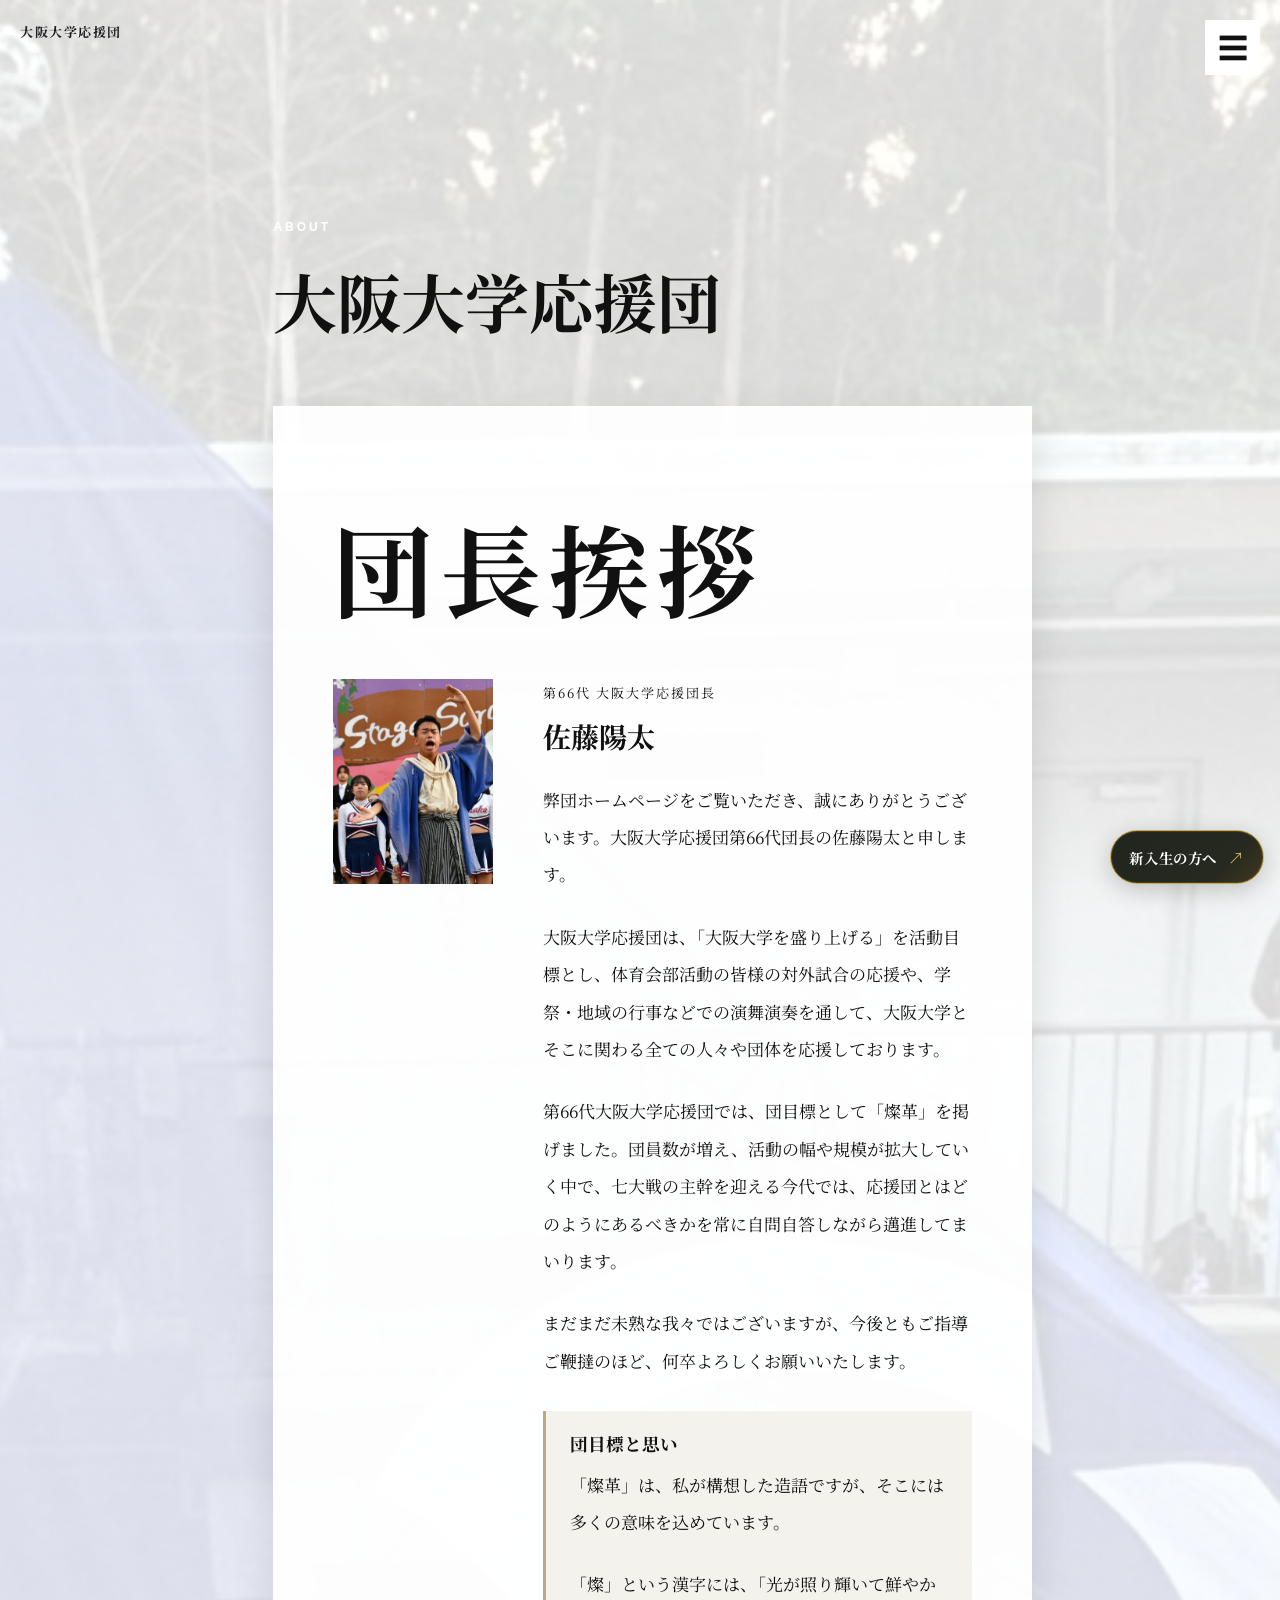
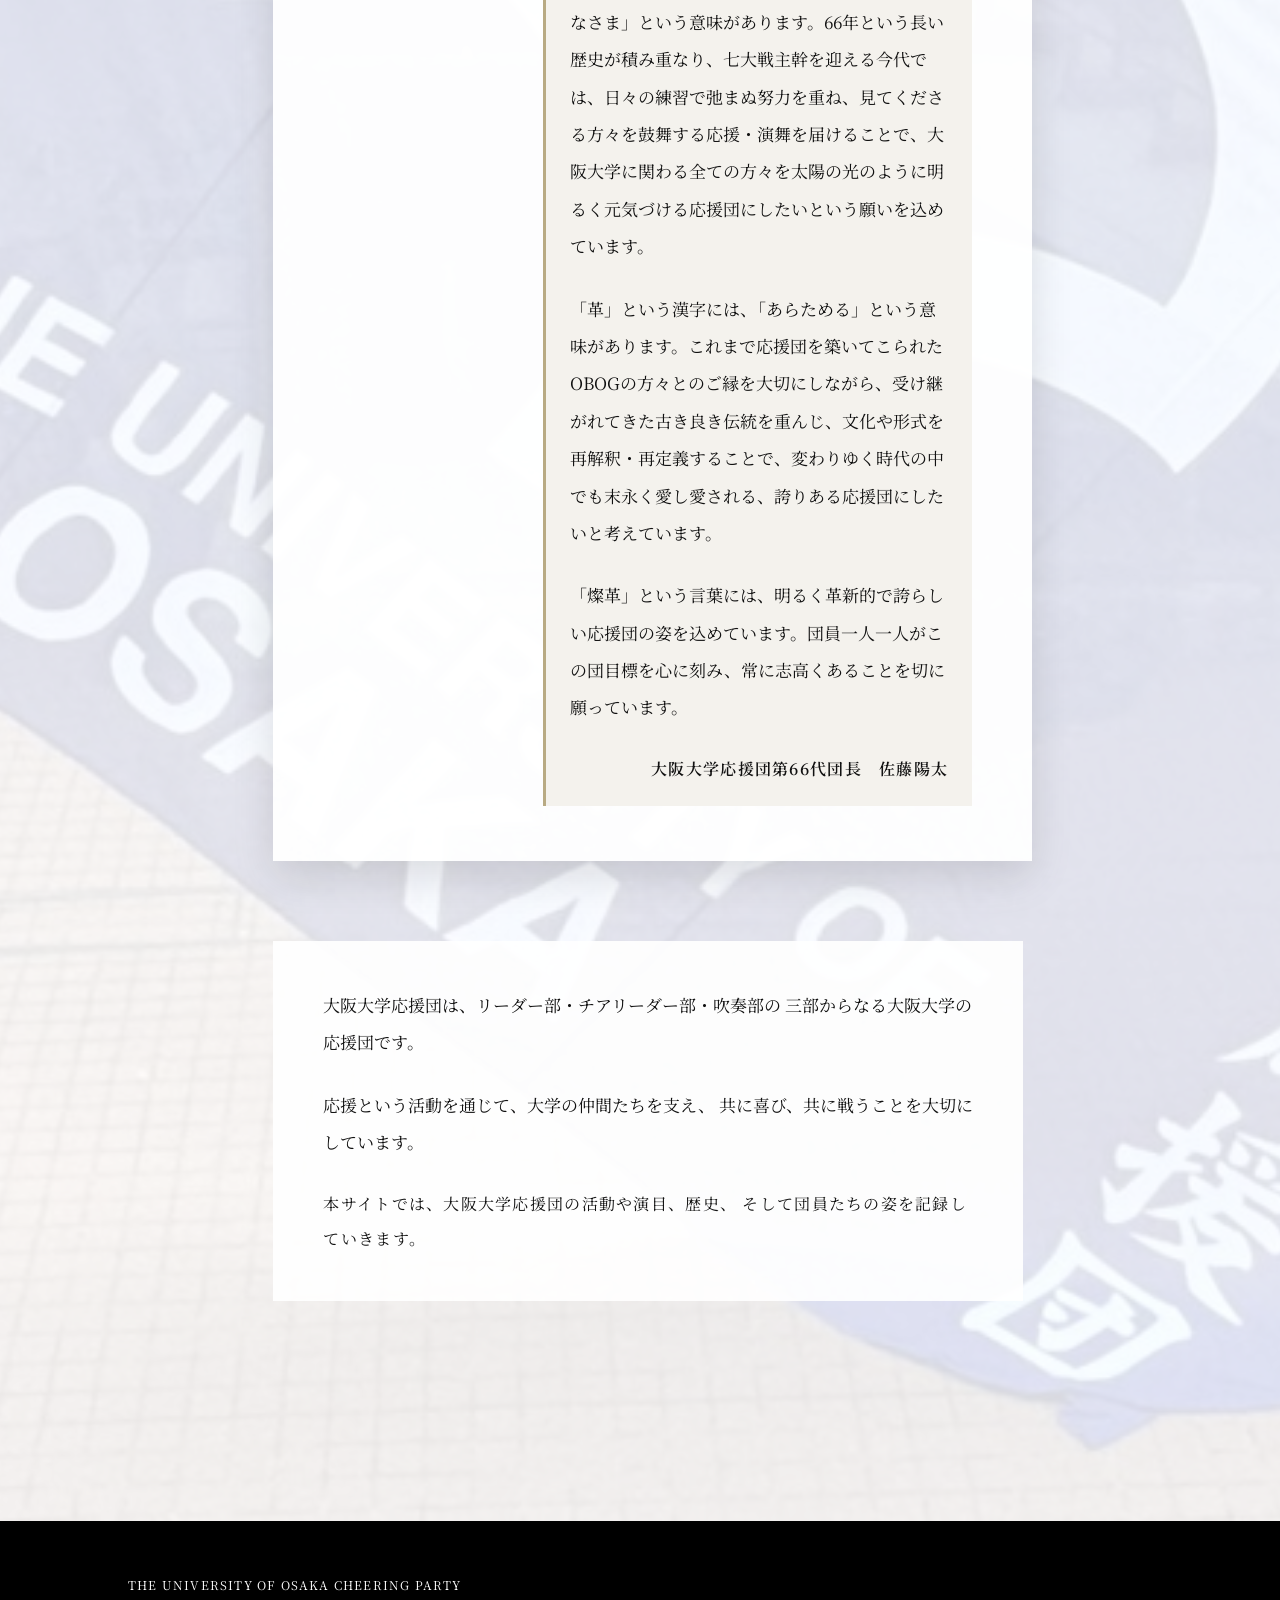
==== commit 72eefa14: "Add 66th leader portrait" ====
--- a/about.html
+++ b/about.html
@@ -70,7 +70,7 @@
             <div class="leader-message-body">
 
                 <div class="leader-message-photo">
-                    
+                    <img src="images/dantyou.jpg" alt="大阪大学応援団第66代団長 佐藤陽太">
                 </div>
 
 
